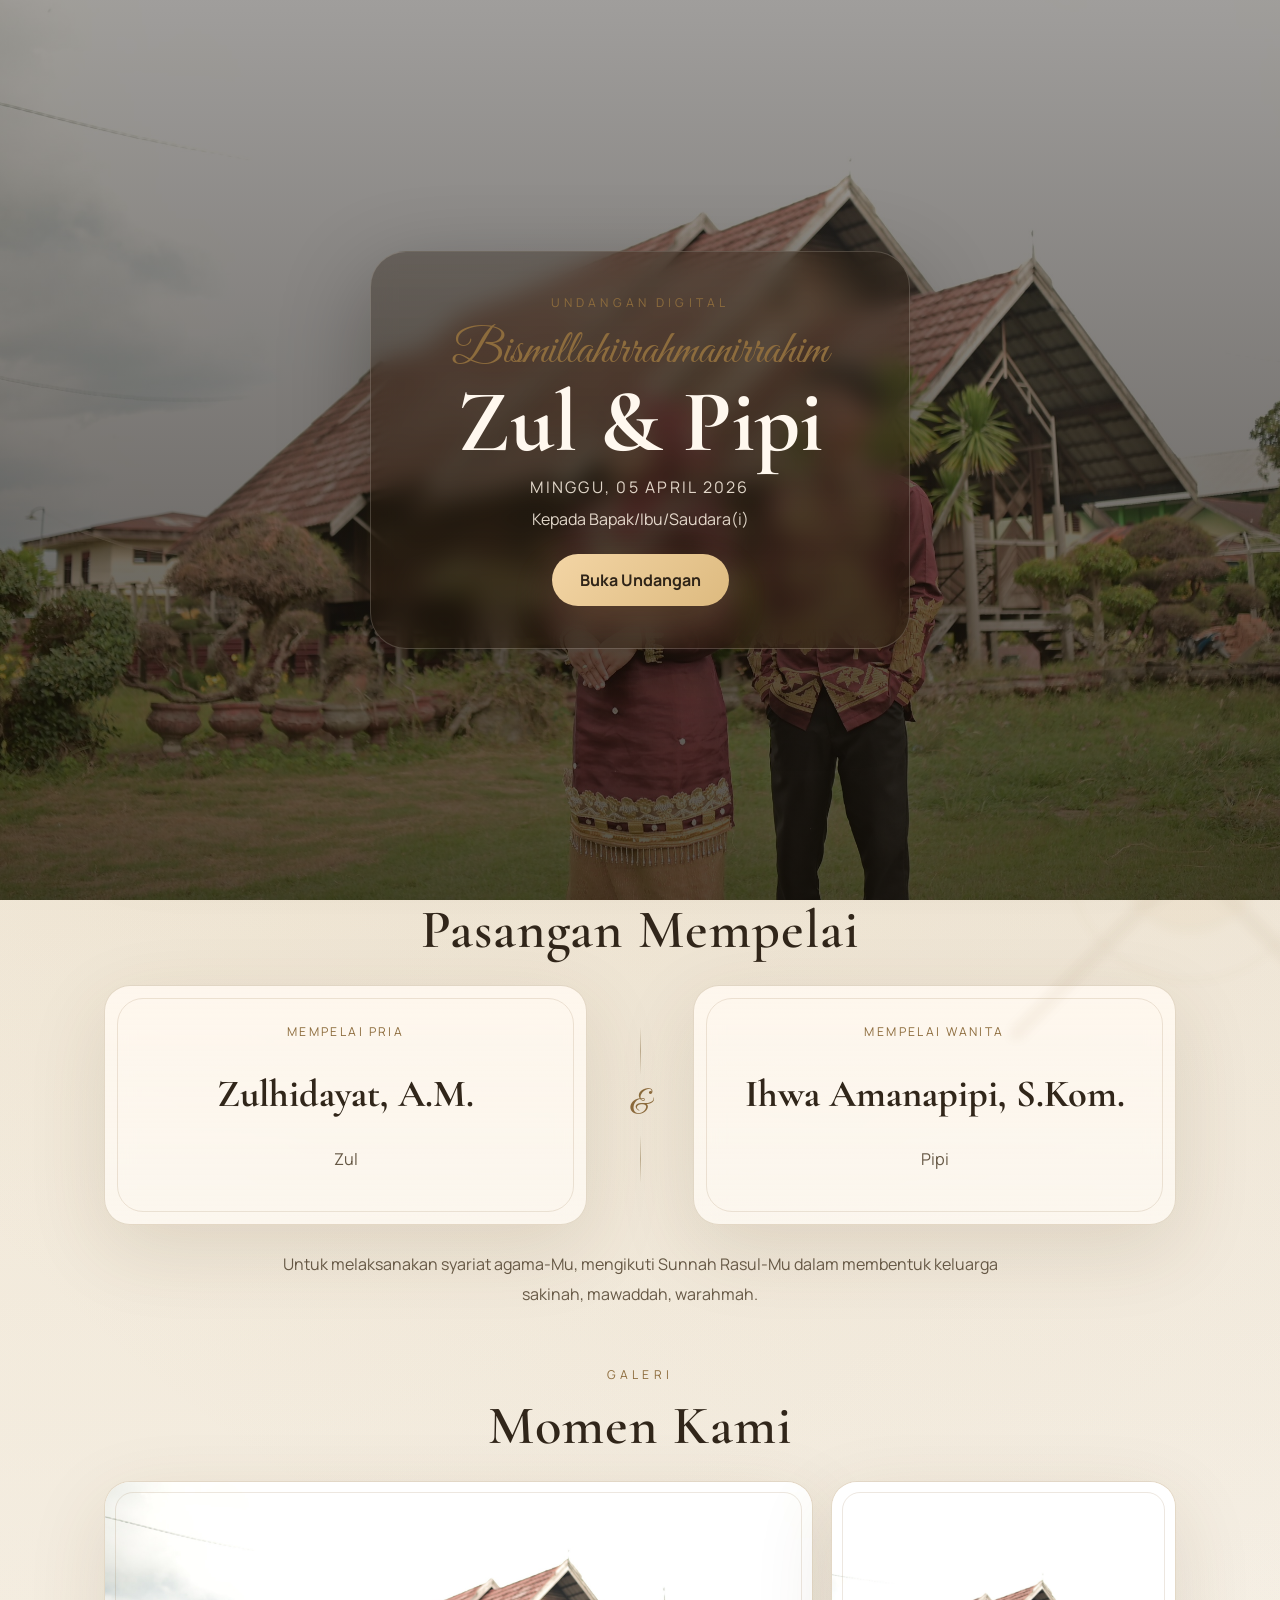
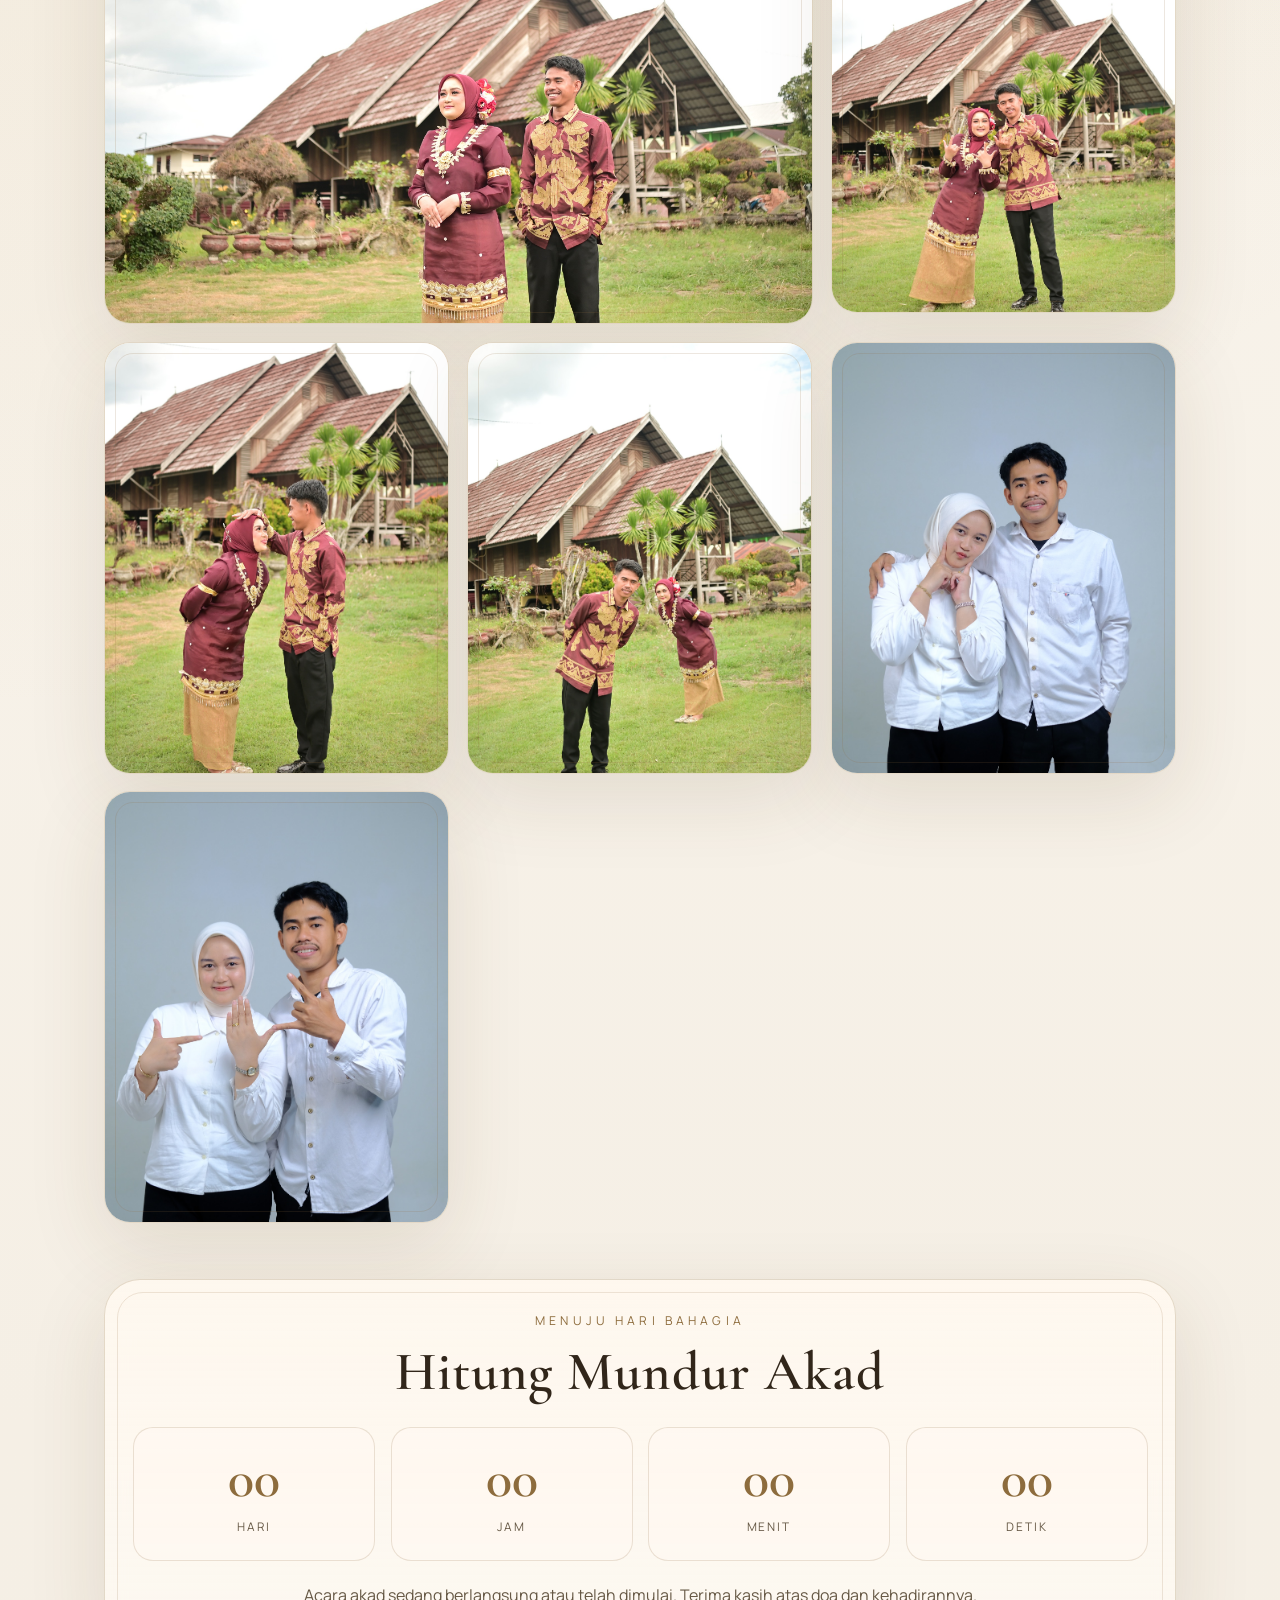
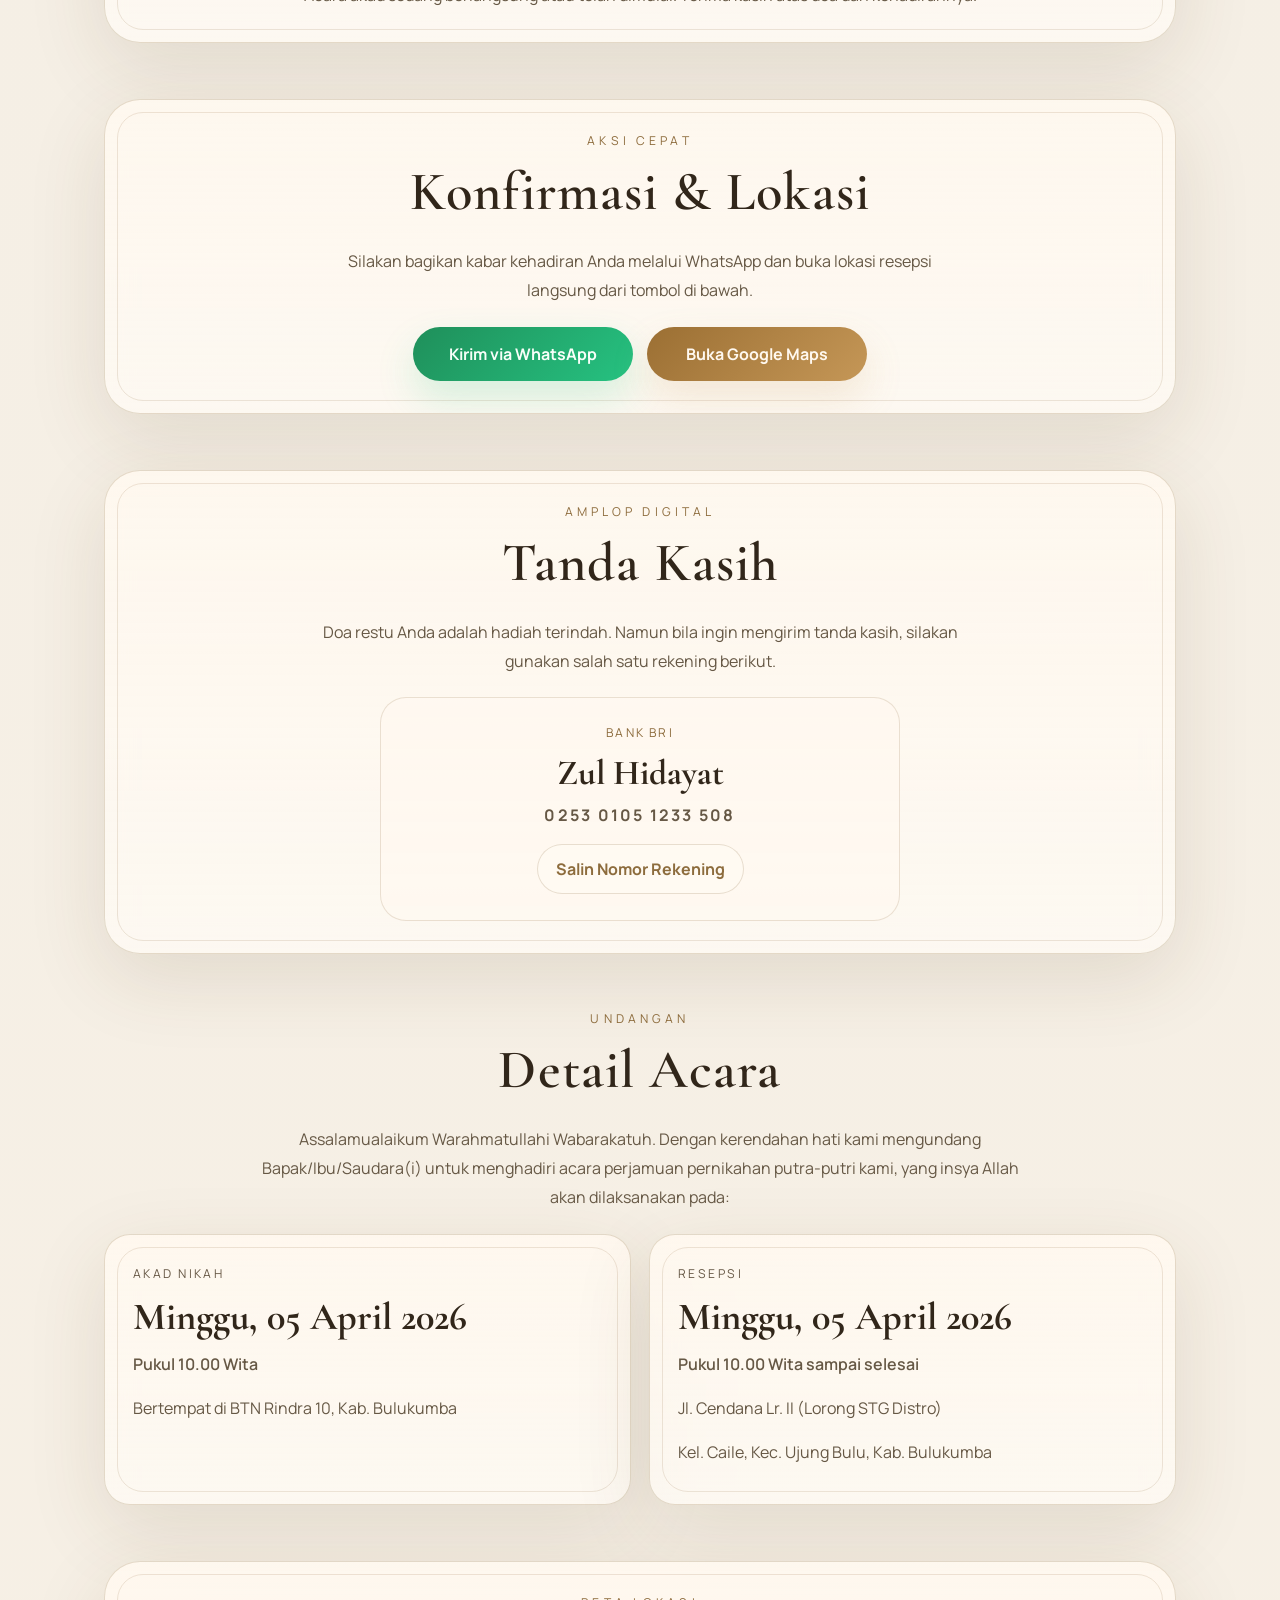
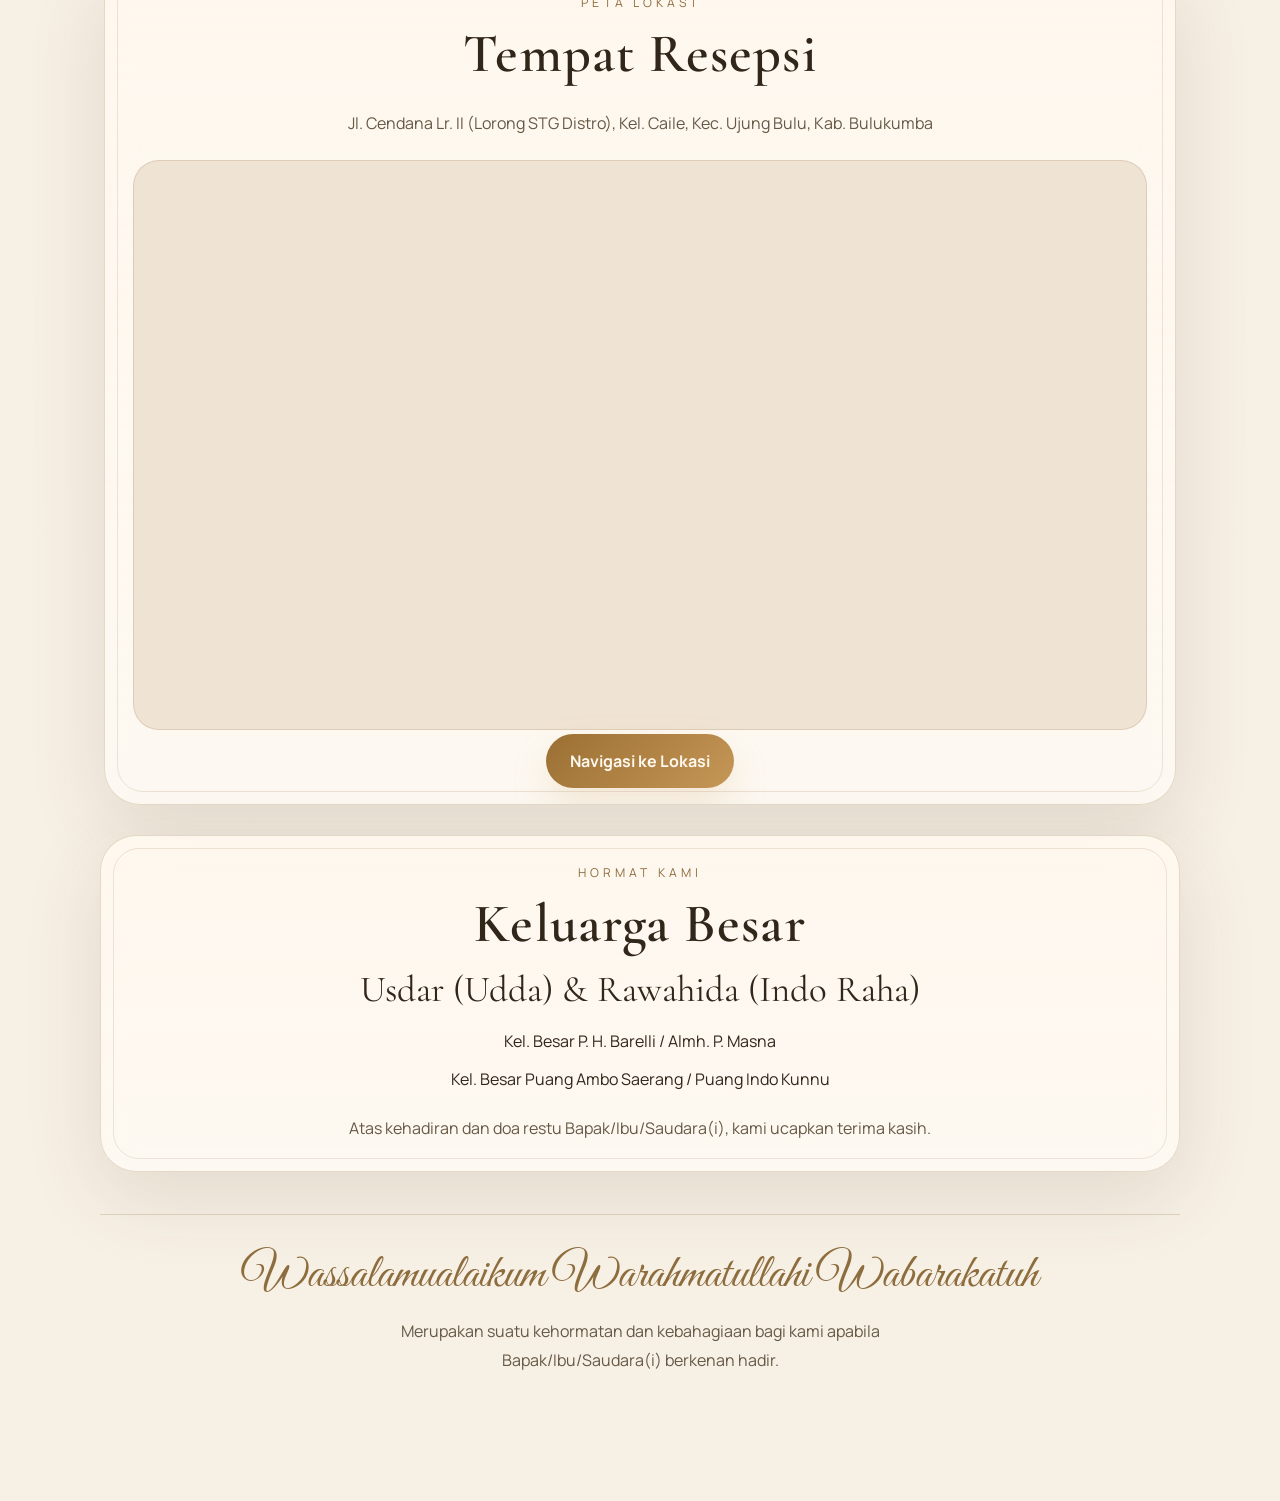
==== index.html @ 677702b5 "first commit" ====
<!DOCTYPE html>
<html lang="id">
<head>
  <meta charset="UTF-8">
  <meta name="viewport" content="width=device-width, initial-scale=1.0">
  <title>Undangan Pernikahan Zul &amp; Pipi</title>
  <meta
    name="description"
    content="Undangan digital pernikahan Zulhidayat, A.M. dan Ihwa Amanapipi, S.Kom."
  >
  <link rel="preconnect" href="https://fonts.googleapis.com">
  <link rel="preconnect" href="https://fonts.gstatic.com" crossorigin>
  <link
    href="https://fonts.googleapis.com/css2?family=Cormorant+Garamond:wght@400;500;600;700&family=Great+Vibes&family=Manrope:wght@400;500;600&display=swap"
    rel="stylesheet"
  >
  <link rel="stylesheet" href="styles.css">
</head>
<body class="is-locked">
  <div class="scroll-progress" aria-hidden="true">
    <span id="scroll-progress-bar"></span>
  </div>

  <div class="opening-screen" id="opening-screen" aria-hidden="false">
    <div class="opening-screen__media">
      <img
        src="WhatsApp Image 2026-03-14 at 15.10.54.jpeg"
        alt="Foto pasangan untuk cover undangan"
      >
    </div>
    <div class="opening-screen__overlay" aria-hidden="true"></div>
    <div class="opening-screen__content" data-parallax>
      <p class="eyebrow">Undangan Digital</p>
      <p class="opening-screen__script script">Bismillahirrahmanirrahim</p>
      <h1>Zul &amp; Pipi</h1>
      <p class="opening-screen__date">Minggu, 05 April 2026</p>
      <p class="opening-screen__guest" id="recipient-name">Kepada Bapak/Ibu/Saudara(i)</p>
      <button class="opening-screen__button" id="open-invitation" type="button">
        Buka Undangan
      </button>
    </div>
  </div>

  <main class="page-shell">
    <section class="hero panel reveal">
      <div class="hero__media">
        <img
          src="WhatsApp Image 2026-03-14 at 15.10.54.jpeg"
          alt="Foto pasangan berlatar rumah adat"
        >
      </div>
      <div class="hero__ornament" aria-hidden="true"></div>
      <div class="hero__content" data-parallax>
        <p class="eyebrow">The Wedding Invitation</p>
        <h1>Zul &amp; Pipi</h1>
        <p class="hero__subtitle">05 April 2026 | Bulukumba</p>
        <p class="hero__intro script">Bismillahirrahmanirrahim</p>
        <p class="hero__copy">
          Maha Suci Allah yang telah menciptakan makhluk-Nya berpasang-pasangan.
          Allahumma Ya Allah, izinkanlah pernikahan putra-putri kami.
        </p>
        <div class="hero__monogram" aria-hidden="true">
          <span>Z</span>
          <span>&amp;</span>
          <span>P</span>
        </div>
      </div>
    </section>

    <section class="couple reveal">
      <div class="section-heading">
        <p class="eyebrow">Akan Menikah</p>
        <h2>Pasangan Mempelai</h2>
      </div>
      <div class="couple__grid">
        <article class="panel person-card" data-tilt>
          <p class="person-card__label">Mempelai Pria</p>
          <h3>Zulhidayat, A.M.</h3>
          <p class="person-card__nickname">Zul</p>
        </article>
        <div class="couple__connector" aria-hidden="true">
          <span></span>
          <p>&amp;</p>
          <span></span>
        </div>
        <article class="panel person-card" data-tilt>
          <p class="person-card__label">Mempelai Wanita</p>
          <h3>Ihwa Amanapipi, S.Kom.</h3>
          <p class="person-card__nickname">Pipi</p>
        </article>
      </div>
      <p class="couple__blessing">
        Untuk melaksanakan syariat agama-Mu, mengikuti Sunnah Rasul-Mu dalam
        membentuk keluarga sakinah, mawaddah, warahmah.
      </p>
    </section>

    <section class="gallery reveal">
      <div class="section-heading">
        <p class="eyebrow">Galeri</p>
        <h2>Momen Kami</h2>
      </div>
      <div class="gallery__grid">
        <figure class="panel gallery__item gallery__item--landscape" data-tilt>
          <img
            src="WhatsApp Image 2026-03-14 at 15.10.54.jpeg"
            alt="Pasangan berdiri bersama di depan rumah adat"
            loading="lazy"
          >
        </figure>
        <figure class="panel gallery__item gallery__item--portrait" data-tilt>
          <img
            src="WhatsApp Image 2026-03-14 at 15.10.55.jpeg"
            alt="Pasangan berpose santai dan ceria"
            loading="lazy"
          >
        </figure>
        <figure class="panel gallery__item gallery__item--portrait" data-tilt>
          <img
            src="WhatsApp Image 2026-03-14 at 15.10.56.jpeg"
            alt="Pasangan berpose playful di halaman"
            loading="lazy"
          >
        </figure>
        <figure class="panel gallery__item gallery__item--portrait" data-tilt>
          <img
            src="WhatsApp Image 2026-03-14 at 15.10.56 (1).jpeg"
            alt="Momen manis pasangan saling menatap"
            loading="lazy"
          >
        </figure>
        <figure class="panel gallery__item gallery__item--portrait" data-tilt>
          <img
            src="WhatsApp Image 2026-03-14 at 15.12.02.jpeg"
            alt="Foto studio pasangan dengan busana putih"
            loading="lazy"
          >
        </figure>
        <figure class="panel gallery__item gallery__item--portrait" data-tilt>
          <img
            src="WhatsApp Image 2026-03-14 at 15.12.03.jpeg"
            alt="Foto studio pasangan menunjukkan cincin"
            loading="lazy"
          >
        </figure>
      </div>
    </section>

    <section class="countdown reveal">
      <div class="panel countdown__card">
        <div class="section-heading">
          <p class="eyebrow">Menuju Hari Bahagia</p>
          <h2>Hitung Mundur Akad</h2>
        </div>
        <div class="countdown__grid" id="countdown" data-date="2026-04-05T10:00:00+08:00">
          <div class="countdown__item" data-tilt>
            <span class="countdown__value" data-unit="days">00</span>
            <span class="countdown__label">Hari</span>
          </div>
          <div class="countdown__item" data-tilt>
            <span class="countdown__value" data-unit="hours">00</span>
            <span class="countdown__label">Jam</span>
          </div>
          <div class="countdown__item" data-tilt>
            <span class="countdown__value" data-unit="minutes">00</span>
            <span class="countdown__label">Menit</span>
          </div>
          <div class="countdown__item" data-tilt>
            <span class="countdown__value" data-unit="seconds">00</span>
            <span class="countdown__label">Detik</span>
          </div>
        </div>
        <p class="countdown__note" id="countdown-note">
          Insya Allah akad nikah akan dimulai pada Minggu, 05 April 2026 pukul
          10.00 Wita.
        </p>
      </div>
    </section>

    <section class="actions reveal">
      <div class="panel actions__card">
        <div class="section-heading">
          <p class="eyebrow">Aksi Cepat</p>
          <h2>Konfirmasi &amp; Lokasi</h2>
        </div>
        <p class="actions__lead">
          Silakan bagikan kabar kehadiran Anda melalui WhatsApp dan buka lokasi
          resepsi langsung dari tombol di bawah.
        </p>
        <div class="actions__buttons">
          <a
            class="action-button action-button--whatsapp"
            href="https://api.whatsapp.com/send?text=Assalamualaikum%2C%20insya%20Allah%20saya%20akan%20hadir%20di%20undangan%20pernikahan%20Zul%20dan%20Pipi.%20Semoga%20acaranya%20lancar%20dan%20berkah."
            target="_blank"
            rel="noreferrer"
            data-ripple
          >
            Kirim via WhatsApp
          </a>
          <a
            class="action-button action-button--maps"
            href="https://maps.app.goo.gl/mUU1Z86BeSfLJDb77"
            target="_blank"
            rel="noreferrer"
            data-ripple
          >
            Buka Google Maps
          </a>
        </div>
      </div>
    </section>

    <section class="gift reveal">
      <div class="panel gift__card">
        <div class="section-heading">
          <p class="eyebrow">Amplop Digital</p>
          <h2>Tanda Kasih</h2>
        </div>
        <p class="gift__lead">
          Doa restu Anda adalah hadiah terindah. Namun bila ingin mengirim tanda
          kasih, silakan gunakan salah satu rekening berikut.
        </p>
        <div class="gift__grid">
          <article class="gift-account" data-tilt>
            <p class="gift-account__bank">Bank BRI</p>
            <h3>Zul Hidayat</h3>
            <p class="gift-account__number">0253 0105 1233 508</p>
            <button
              class="copy-button"
              type="button"
              data-copy="025301051233508"
              data-ripple
            >
              Salin Nomor Rekening
            </button>
          </article>
        </div>
      </div>
    </section>

    <section class="events reveal">
      <div class="section-heading">
        <p class="eyebrow">Undangan</p>
        <h2>Detail Acara</h2>
      </div>
      <p class="events__lead">
        Assalamualaikum Warahmatullahi Wabarakatuh. Dengan kerendahan hati kami
        mengundang Bapak/Ibu/Saudara(i) untuk menghadiri acara perjamuan
        pernikahan putra-putri kami, yang insya Allah akan dilaksanakan pada:
      </p>
      <div class="events__grid">
        <article class="panel event-card" data-tilt>
          <p class="event-card__type">Akad Nikah</p>
          <h3>Minggu, 05 April 2026</h3>
          <p class="event-card__time">Pukul 10.00 Wita</p>
          <p>Bertempat di BTN Rindra 10, Kab. Bulukumba</p>
        </article>
        <article class="panel event-card" data-tilt>
          <p class="event-card__type">Resepsi</p>
          <h3>Minggu, 05 April 2026</h3>
          <p class="event-card__time">Pukul 10.00 Wita sampai selesai</p>
          <p>Jl. Cendana Lr. II (Lorong STG Distro)</p>
          <p>Kel. Caile, Kec. Ujung Bulu, Kab. Bulukumba</p>
        </article>
      </div>
    </section>

    <section class="location reveal">
      <div class="panel location__card">
        <div class="section-heading">
          <p class="eyebrow">Peta Lokasi</p>
          <h2>Tempat Resepsi</h2>
        </div>
        <p class="location__lead">
          Jl. Cendana Lr. II (Lorong STG Distro), Kel. Caile, Kec. Ujung Bulu,
          Kab. Bulukumba
        </p>
        <div class="location__map-frame">
          <iframe
            title="Peta lokasi resepsi"
            src="https://maps.google.com/maps?q=Jl.%20Cendana%20Lr.%20II%20Lorong%20STG%20Distro%2C%20Kel.%20Caile%2C%20Kec.%20Ujung%20Bulu%2C%20Kab.%20Bulukumba&t=&z=15&ie=UTF8&iwloc=&output=embed"
            loading="lazy"
            referrerpolicy="no-referrer-when-downgrade"
          ></iframe>
        </div>
        <div class="location__actions">
          <a
            class="action-button action-button--maps"
            href="https://maps.app.goo.gl/mUU1Z86BeSfLJDb77"
            target="_blank"
            rel="noreferrer"
            data-ripple
          >
            Navigasi ke Lokasi
          </a>
        </div>
      </div>
    </section>

    <section class="family reveal">
      <div class="panel family__card">
        <p class="eyebrow">Hormat Kami</p>
        <h2>Keluarga Besar</h2>
        <p class="family__hosts">Usdar (Udda) &amp; Rawahida (Indo Raha)</p>
        <p>Kel. Besar P. H. Barelli / Almh. P. Masna</p>
        <p>Kel. Besar Puang Ambo Saerang / Puang Indo Kunnu</p>
        <p class="family__thanks">
          Atas kehadiran dan doa restu Bapak/Ibu/Saudara(i), kami ucapkan
          terima kasih.
        </p>
      </div>
    </section>

    <section class="closing reveal">
      <div class="closing__frame">
        <p class="script">Wassalamualaikum Warahmatullahi Wabarakatuh</p>
        <p class="closing__note">Merupakan suatu kehormatan dan kebahagiaan bagi kami apabila Bapak/Ibu/Saudara(i) berkenan hadir.</p>
      </div>
    </section>
  </main>

  <div class="audio-frame" aria-hidden="true">
    <iframe
      id="background-audio"
      title="Background music"
      src=""
      allow="autoplay; encrypted-media"
      referrerpolicy="strict-origin-when-cross-origin"
      tabindex="-1"
    ></iframe>
  </div>

  <script src="script.js"></script>
</body>
</html>
---- styles.css ----
:root {
  --bg: #f5efe5;
  --bg-strong: #ede3d4;
  --surface: rgba(255, 251, 245, 0.74);
  --surface-strong: rgba(255, 248, 239, 0.92);
  --line: rgba(133, 104, 57, 0.22);
  --line-strong: rgba(133, 104, 57, 0.45);
  --text: #31261a;
  --muted: #665845;
  --accent: #8d6c3d;
  --accent-soft: #c9ab72;
  --shadow: 0 24px 80px rgba(79, 56, 27, 0.12);
  --radius-xl: 36px;
  --radius-lg: 26px;
  --radius-md: 20px;
  --content-width: min(1080px, calc(100vw - clamp(16px, 3vw, 32px)));
}

* {
  box-sizing: border-box;
}

html {
  scroll-behavior: smooth;
}

body {
  margin: 0;
  min-height: 100vh;
  overflow-x: hidden;
  color: var(--text);
  font-family: "Manrope", "Segoe UI", sans-serif;
  background:
    radial-gradient(circle at top left, rgba(201, 171, 114, 0.28), transparent 36%),
    radial-gradient(circle at top right, rgba(165, 128, 74, 0.16), transparent 28%),
    linear-gradient(180deg, #fbf7f0 0%, var(--bg) 48%, #f7f0e5 100%);
}

body.is-locked {
  overflow: hidden;
}

body.is-locked .scroll-progress {
  opacity: 0;
}

[data-tilt],
[data-parallax] {
  transform-style: preserve-3d;
  will-change: transform;
}

body::before,
body::after {
  content: "";
  position: fixed;
  inset: auto;
  width: 360px;
  height: 360px;
  pointer-events: none;
  opacity: 0.36;
  filter: blur(4px);
  background:
    radial-gradient(circle at center, rgba(201, 171, 114, 0.18) 0 28%, transparent 29%),
    radial-gradient(circle at center, transparent 0 46%, rgba(141, 108, 61, 0.08) 47% 48%, transparent 49%),
    linear-gradient(135deg, transparent 0 48%, rgba(141, 108, 61, 0.16) 49% 51%, transparent 52% 100%),
    linear-gradient(45deg, transparent 0 48%, rgba(141, 108, 61, 0.16) 49% 51%, transparent 52% 100%);
}

body::before {
  top: -120px;
  left: -90px;
}

body::after {
  right: -90px;
  bottom: -140px;
}

.page-shell {
  width: var(--content-width);
  margin: 0 auto;
  padding: 28px 0 calc(72px + env(safe-area-inset-bottom, 0px));
}

.scroll-progress {
  position: fixed;
  top: 0;
  left: 0;
  z-index: 30;
  width: 100%;
  height: 4px;
  background: rgba(141, 108, 61, 0.08);
  backdrop-filter: blur(8px);
  transition: opacity 0.4s ease;
}

.scroll-progress span {
  display: block;
  width: 0;
  height: 100%;
  background: linear-gradient(90deg, #c59757, #8d6c3d, #2b8c62);
  box-shadow: 0 0 18px rgba(141, 108, 61, 0.3);
  transform-origin: left center;
}

.audio-frame {
  position: fixed;
  right: 0;
  bottom: 0;
  width: 2px;
  height: 2px;
  overflow: hidden;
  opacity: 0.01;
  pointer-events: none;
  z-index: -1;
}

.audio-frame iframe {
  width: 2px;
  height: 2px;
  border: 0;
}

.opening-screen {
  position: fixed;
  inset: 0;
  z-index: 20;
  display: grid;
  place-items: center;
  padding: 24px;
  transition:
    opacity 0.7s ease,
    visibility 0.7s ease;
}

.opening-screen.is-hidden {
  opacity: 0;
  visibility: hidden;
}

.opening-screen__media,
.opening-screen__overlay {
  position: absolute;
  inset: 0;
}

.opening-screen__media img {
  width: 100%;
  height: 100%;
  object-fit: cover;
}

.opening-screen__overlay {
  background:
    linear-gradient(180deg, rgba(17, 12, 7, 0.4), rgba(17, 12, 7, 0.72)),
    radial-gradient(circle at center, rgba(214, 185, 132, 0.12), transparent 32%);
}

.opening-screen__content {
  position: relative;
  z-index: 1;
  width: min(540px, 100%);
  max-height: min(88vh, 860px);
  padding: 42px 28px;
  text-align: center;
  border: 1px solid rgba(255, 247, 235, 0.18);
  border-radius: var(--radius-xl);
  background: linear-gradient(180deg, rgba(36, 24, 12, 0.36), rgba(36, 24, 12, 0.56));
  box-shadow: 0 28px 90px rgba(13, 9, 4, 0.3);
  backdrop-filter: blur(12px);
  overflow-y: auto;
  transition:
    transform 0.35s ease,
    box-shadow 0.35s ease;
}

.opening-screen__content h1 {
  margin: 0;
  color: #fff8ef;
  font-family: "Cormorant Garamond", Georgia, serif;
  font-size: clamp(3.2rem, 10vw, 5.5rem);
  line-height: 0.94;
}

.opening-screen__script {
  margin-bottom: 12px;
}

.opening-screen__date,
.opening-screen__guest {
  color: rgba(255, 244, 230, 0.86);
}

.opening-screen__date {
  margin: 12px 0 10px;
  letter-spacing: 0.14em;
  text-transform: uppercase;
}

.opening-screen__guest {
  margin: 0 0 24px;
  overflow-wrap: anywhere;
}

.opening-screen__button,
.action-button {
  appearance: none;
  border: 0;
  border-radius: 999px;
  text-decoration: none;
  cursor: pointer;
  transition:
    transform 0.3s ease,
    box-shadow 0.3s ease,
    background 0.3s ease,
    filter 0.3s ease;
  position: relative;
  overflow: hidden;
}

.opening-screen__button {
  padding: 15px 28px;
  color: #2f2418;
  font: inherit;
  font-weight: 700;
  background: linear-gradient(135deg, #f3d5a5, #ddba7f);
  box-shadow: 0 18px 40px rgba(221, 186, 127, 0.24);
}

.opening-screen__button:hover,
.action-button:hover {
  transform: translateY(-2px);
  filter: brightness(1.03);
}

.panel {
  position: relative;
  overflow: hidden;
  border: 1px solid var(--line);
  border-radius: var(--radius-xl);
  background: linear-gradient(180deg, var(--surface-strong), var(--surface));
  box-shadow: var(--shadow);
  backdrop-filter: blur(14px);
  transition:
    transform 0.45s ease,
    box-shadow 0.45s ease,
    border-color 0.45s ease;
}

.panel::before {
  content: "";
  position: absolute;
  inset: 12px;
  border: 1px solid rgba(141, 108, 61, 0.16);
  border-radius: calc(var(--radius-xl) - 10px);
  pointer-events: none;
}

.panel::after {
  content: "";
  position: absolute;
  inset: -20% auto auto -120%;
  width: 55%;
  height: 160%;
  background: linear-gradient(90deg, transparent, rgba(255, 255, 255, 0.18), transparent);
  transform: rotate(16deg);
  opacity: 0;
  transition:
    opacity 0.45s ease,
    transform 0.8s ease;
  pointer-events: none;
}

.panel:hover {
  border-color: rgba(141, 108, 61, 0.3);
  box-shadow: 0 30px 90px rgba(79, 56, 27, 0.16);
}

.panel:hover::after {
  opacity: 1;
  transform: translateX(220%) rotate(16deg);
}

.hero,
.couple,
.gallery,
.countdown,
.actions,
.gift,
.events,
.location,
.family,
.closing {
  margin-bottom: 24px;
}

.hero {
  min-height: min(88vh, 920px);
  display: grid;
  place-items: center;
  text-align: center;
  padding: 32px;
}

.hero__media {
  position: absolute;
  inset: 0;
}

.hero__media img {
  width: 100%;
  height: 100%;
  object-fit: cover;
  transform: scale(1.03);
}

.hero__ornament {
  position: absolute;
  inset: 0;
  background:
    linear-gradient(180deg, rgba(21, 16, 10, 0.16), rgba(21, 16, 10, 0.44)),
    radial-gradient(circle at 50% 18%, rgba(242, 226, 197, 0.2), transparent 24%);
}

.hero__content {
  position: relative;
  z-index: 1;
  width: min(720px, 100%);
  padding: 42px 28px;
  border: 1px solid rgba(255, 247, 235, 0.18);
  border-radius: calc(var(--radius-xl) - 6px);
  background: linear-gradient(180deg, rgba(45, 32, 18, 0.32), rgba(45, 32, 18, 0.5));
  backdrop-filter: blur(10px);
  transition:
    transform 0.35s ease,
    box-shadow 0.35s ease;
}

.eyebrow {
  margin: 0 0 10px;
  font-size: 0.76rem;
  letter-spacing: 0.34em;
  text-transform: uppercase;
  color: var(--accent);
}

.hero h1,
.section-heading h2,
.family__card h2 {
  margin: 0;
  font-family: "Cormorant Garamond", Georgia, serif;
  font-weight: 600;
  letter-spacing: 0.02em;
}

.hero h1 {
  font-size: clamp(4rem, 10vw, 7rem);
  line-height: 0.94;
  color: #fff8ef;
}

.hero .eyebrow {
  color: #f0d8aa;
}

.hero__subtitle,
.hero__copy,
.events__lead,
.closing__note,
.family__card p,
.person-card p,
.event-card p,
.couple__blessing {
  position: relative;
  z-index: 1;
}

.hero__subtitle {
  margin: 12px 0 18px;
  color: rgba(255, 246, 233, 0.8);
  font-size: 1rem;
  letter-spacing: 0.12em;
  text-transform: uppercase;
}

.script {
  margin: 0;
  color: var(--accent);
  font-family: "Great Vibes", "Segoe Script", cursive;
  font-size: clamp(2rem, 4vw, 3rem);
}

.hero__copy {
  max-width: 620px;
  margin: 18px auto 28px;
  color: rgba(255, 244, 230, 0.86);
  line-height: 1.8;
  text-wrap: pretty;
}

.hero__monogram {
  display: inline-flex;
  align-items: center;
  gap: 18px;
  padding: 16px 24px;
  border: 1px solid rgba(255, 248, 238, 0.24);
  border-radius: 999px;
  background: rgba(255, 248, 239, 0.12);
  font-family: "Cormorant Garamond", Georgia, serif;
  font-size: 1.4rem;
  letter-spacing: 0.12em;
  color: #fff4e5;
}

.section-heading {
  text-align: center;
  margin-bottom: 22px;
}

.section-heading h2,
.family__card h2 {
  font-size: clamp(2rem, 5vw, 3.4rem);
}

.couple,
.gallery,
.countdown,
.actions,
.gift,
.events,
.location {
  padding: 26px 4px 6px;
}

.couple__grid,
.events__grid {
  display: grid;
  gap: 18px;
}

.couple__grid {
  grid-template-columns: 1fr auto 1fr;
  align-items: center;
}

.person-card,
.event-card,
.family__card {
  padding: 28px;
}

.person-card {
  min-height: 240px;
  display: grid;
  place-items: center;
  text-align: center;
  border-radius: var(--radius-lg);
}

.person-card__label,
.event-card__type {
  margin: 0 0 12px;
  color: var(--accent);
  letter-spacing: 0.2em;
  text-transform: uppercase;
  font-size: 0.76rem;
}

.person-card h3,
.event-card h3,
.family__hosts {
  margin: 0;
  font-family: "Cormorant Garamond", Georgia, serif;
}

.person-card h3 {
  font-size: clamp(2rem, 3vw, 2.8rem);
}

.person-card__nickname {
  margin-top: 12px;
  color: var(--muted);
  font-size: 1.02rem;
}

.couple__connector {
  display: grid;
  justify-items: center;
  gap: 10px;
  color: var(--accent);
  min-width: 70px;
}

.couple__connector span {
  width: 1px;
  height: 48px;
  background: linear-gradient(180deg, transparent, var(--line-strong), transparent);
}

.couple__connector p {
  margin: 0;
  font-family: "Great Vibes", "Segoe Script", cursive;
  font-size: 2rem;
}

.couple__blessing {
  max-width: 720px;
  margin: 24px auto 0;
  text-align: center;
  color: var(--muted);
  line-height: 1.9;
  text-wrap: pretty;
}

.gallery__grid {
  display: grid;
  grid-template-columns: repeat(3, minmax(0, 1fr));
  gap: 18px;
}

.gallery__item {
  margin: 0;
  padding: 0;
  border-radius: var(--radius-lg);
  overflow: hidden;
}

.gallery__item::before {
  inset: 10px;
  border-radius: calc(var(--radius-lg) - 8px);
}

.gallery__item img {
  display: block;
  width: 100%;
  height: 100%;
  object-fit: cover;
  transition:
    transform 0.8s ease,
    filter 0.8s ease;
}

.gallery__item:hover img {
  transform: scale(1.04);
  filter: saturate(1.05) contrast(1.02);
}

.gallery__item--landscape {
  grid-column: span 2;
  aspect-ratio: 16 / 10;
}

.gallery__item--portrait {
  aspect-ratio: 4 / 5;
}

.countdown__card,
.actions__card,
.gift__card,
.location__card {
  padding: 32px 28px;
  text-align: center;
}

.countdown__grid {
  display: grid;
  grid-template-columns: repeat(4, minmax(0, 1fr));
  gap: 16px;
}

.countdown__item {
  padding: 24px 12px;
  border: 1px solid rgba(141, 108, 61, 0.18);
  border-radius: var(--radius-md);
  background: rgba(255, 249, 241, 0.58);
  transition:
    transform 0.35s ease,
    border-color 0.35s ease,
    box-shadow 0.35s ease;
}

.countdown__item:hover {
  border-color: rgba(141, 108, 61, 0.32);
  box-shadow: 0 18px 42px rgba(141, 108, 61, 0.12);
}

.countdown__value {
  display: block;
  margin-bottom: 8px;
  font-family: "Cormorant Garamond", Georgia, serif;
  font-size: clamp(2.4rem, 6vw, 3.4rem);
  font-weight: 600;
  color: var(--accent);
  line-height: 1;
}

.countdown__label,
.countdown__note,
.actions__lead {
  color: var(--muted);
}

.countdown__label {
  letter-spacing: 0.16em;
  text-transform: uppercase;
  font-size: 0.74rem;
}

.countdown__note {
  margin: 20px 0 0;
  line-height: 1.8;
  text-wrap: pretty;
}

.actions__lead {
  max-width: 640px;
  margin: 0 auto 22px;
  line-height: 1.8;
}

.gift__lead,
.location__lead {
  max-width: 680px;
  margin: 0 auto 22px;
  color: var(--muted);
  line-height: 1.8;
}

.actions__buttons {
  display: flex;
  justify-content: center;
  gap: 14px;
  flex-wrap: wrap;
}

.action-button {
  min-width: 220px;
  padding: 16px 24px;
  font-weight: 700;
  box-shadow: 0 18px 38px rgba(79, 56, 27, 0.16);
}

.action-button--whatsapp {
  color: #f8fff9;
  background: linear-gradient(135deg, #1f8f5a, #26c281);
  box-shadow: 0 18px 38px rgba(38, 194, 129, 0.18);
}

.action-button--maps {
  color: #fff8ef;
  background: linear-gradient(135deg, #9b6f33, #c59757);
  box-shadow: 0 18px 38px rgba(197, 151, 87, 0.18);
}

.gift__grid {
  display: grid;
  grid-template-columns: repeat(2, minmax(0, 1fr));
  gap: 18px;
}

.gift__grid > :only-child {
  grid-column: 1 / -1;
  max-width: 520px;
  width: 100%;
  margin: 0 auto;
}

.gift-account {
  padding: 26px 18px;
  border: 1px solid rgba(141, 108, 61, 0.18);
  border-radius: var(--radius-lg);
  background: rgba(255, 249, 241, 0.6);
  transition:
    transform 0.35s ease,
    border-color 0.35s ease,
    box-shadow 0.35s ease;
}

.gift-account:hover {
  border-color: rgba(141, 108, 61, 0.32);
  box-shadow: 0 18px 42px rgba(141, 108, 61, 0.12);
}

.gift-account__bank {
  margin: 0 0 10px;
  color: var(--accent);
  letter-spacing: 0.18em;
  text-transform: uppercase;
  font-size: 0.76rem;
}

.gift-account h3 {
  margin: 0 0 10px;
  font-family: "Cormorant Garamond", Georgia, serif;
  font-size: clamp(1.7rem, 3vw, 2.2rem);
}

.gift-account__number {
  margin: 0 0 18px;
  color: var(--muted);
  letter-spacing: 0.14em;
  font-weight: 700;
  word-break: break-word;
}

.copy-button {
  appearance: none;
  border: 1px solid rgba(141, 108, 61, 0.2);
  border-radius: 999px;
  background: #fffaf2;
  color: var(--accent);
  cursor: pointer;
  font: inherit;
  font-weight: 700;
  padding: 13px 18px;
  transition:
    transform 0.3s ease,
    background 0.3s ease,
    color 0.3s ease,
    border-color 0.3s ease;
  position: relative;
  overflow: hidden;
}

.copy-button:hover {
  transform: translateY(-2px);
  border-color: rgba(141, 108, 61, 0.38);
}

.copy-button.is-copied {
  color: #fffaf2;
  background: #8d6c3d;
  border-color: #8d6c3d;
}

.ripple {
  position: absolute;
  width: 14px;
  height: 14px;
  border-radius: 999px;
  background: rgba(255, 255, 255, 0.45);
  transform: translate(-50%, -50%) scale(0);
  animation: ripple-wave 0.7s ease-out forwards;
  pointer-events: none;
}

@keyframes ripple-wave {
  0% {
    opacity: 0.7;
    transform: translate(-50%, -50%) scale(0);
  }

  100% {
    opacity: 0;
    transform: translate(-50%, -50%) scale(18);
  }
}

.location__map-frame {
  overflow: hidden;
  border: 1px solid rgba(141, 108, 61, 0.18);
  border-radius: var(--radius-lg);
  background: #efe3d3;
  aspect-ratio: 16 / 9;
}

.location__map-frame iframe {
  width: 100%;
  height: 100%;
  border: 0;
}

.location__actions {
  margin-top: 20px;
}

.events__lead {
  max-width: 760px;
  margin: 0 auto 22px;
  text-align: center;
  color: var(--muted);
  line-height: 1.8;
}

.events__grid {
  grid-template-columns: repeat(2, minmax(0, 1fr));
}

.event-card {
  border-radius: var(--radius-lg);
}

.event-card h3 {
  font-size: clamp(1.9rem, 3vw, 2.5rem);
  margin-bottom: 10px;
}

.event-card__time {
  margin-top: 0;
  color: var(--accent);
  font-weight: 600;
}

.event-card p {
  margin-bottom: 10px;
  color: var(--muted);
  line-height: 1.75;
}

.family__card {
  text-align: center;
}

.family__hosts {
  margin: 10px 0 18px;
  font-size: clamp(1.7rem, 4vw, 2.3rem);
}

.family__thanks {
  max-width: 640px;
  margin: 24px auto 0;
  line-height: 1.8;
  color: var(--muted);
}

.closing {
  padding: 18px 0 0;
}

.closing__frame {
  padding: 30px 20px;
  text-align: center;
  border-top: 1px solid var(--line);
}

.closing__note {
  max-width: 640px;
  margin: 12px auto 0;
  color: var(--muted);
  line-height: 1.8;
}

.reveal {
  opacity: 0;
  transform: translateY(28px);
  transition:
    opacity 0.8s ease,
    transform 0.8s ease;
}

.reveal.is-visible {
  opacity: 1;
  transform: translateY(0);
}

@media (max-width: 1080px) {
  .gallery__grid {
    grid-template-columns: repeat(2, minmax(0, 1fr));
  }

  .gallery__item--landscape {
    grid-column: span 2;
  }

  .countdown__grid {
    grid-template-columns: repeat(2, minmax(0, 1fr));
  }
}

@media (max-width: 920px) {
  .page-shell {
    padding-top: 18px;
  }

  .hero {
    min-height: min(82vh, 780px);
    padding: 22px;
  }

  .hero__content,
  .opening-screen__content {
    width: min(100%, 640px);
    padding: 36px 24px;
  }

  .couple__grid,
  .events__grid {
    grid-template-columns: 1fr;
  }

  .couple__connector {
    grid-auto-flow: column;
    gap: 16px;
    min-width: auto;
    padding: 4px 0;
  }

  .couple__connector span {
    width: 48px;
    height: 1px;
    background: linear-gradient(90deg, transparent, var(--line-strong), transparent);
  }
}

@media (max-width: 820px) {
  .page-shell {
    width: min(100vw - 20px, 100%);
    padding: 10px 0 40px;
  }

  .hero {
    min-height: auto;
    padding: 18px;
  }

  .couple,
  .gallery,
  .countdown,
  .actions,
  .gift,
  .events,
  .location {
    padding-inline: 0;
  }

  .gallery__grid,
  .gift__grid,
  .events__grid {
    grid-template-columns: 1fr;
  }

  .gallery__item--landscape {
    grid-column: span 1;
    aspect-ratio: 4 / 3;
  }

  .person-card,
  .countdown__card,
  .actions__card,
  .gift__card,
  .location__card,
  .event-card,
  .family__card {
    padding: 24px 18px;
  }

  .hero__content {
    padding: 34px 18px;
  }

  .opening-screen__content {
    padding: 34px 18px;
  }

  .action-button {
    width: 100%;
    min-width: 0;
  }
}

@media (max-width: 640px) {
  body::before,
  body::after {
    width: 240px;
    height: 240px;
    opacity: 0.2;
  }

  .opening-screen {
    padding: 14px;
  }

  .opening-screen__content,
  .hero__content {
    padding: 28px 16px;
  }

  .opening-screen__content h1,
  .hero h1 {
    line-height: 0.98;
  }

  .hero__subtitle,
  .opening-screen__date,
  .eyebrow {
    letter-spacing: 0.18em;
  }

  .countdown__grid {
    grid-template-columns: repeat(2, minmax(0, 1fr));
    gap: 12px;
  }

  .countdown__item {
    padding: 18px 10px;
  }

  .gallery__item--portrait {
    aspect-ratio: 4 / 4.8;
  }

  .location__map-frame {
    aspect-ratio: 1 / 1;
  }

}

@media (max-width: 420px) {
  .page-shell {
    width: min(100vw - 12px, 100%);
    padding-bottom: 88px;
  }

  .panel::before {
    inset: 8px;
  }

  .opening-screen__content,
  .hero__content,
  .countdown__card,
  .actions__card,
  .gift__card,
  .location__card,
  .event-card,
  .family__card,
  .person-card {
    padding-left: 14px;
    padding-right: 14px;
  }

  .hero__monogram {
    gap: 12px;
    padding: 12px 18px;
    font-size: 1.1rem;
  }

  .countdown__grid {
    grid-template-columns: 1fr;
  }

  .countdown__label,
  .person-card__label,
  .event-card__type,
  .gift-account__bank {
    letter-spacing: 0.12em;
  }

  .gift-account__number {
    letter-spacing: 0.08em;
    font-size: 0.95rem;
  }

  .opening-screen__button,
  .action-button,
  .copy-button {
    width: 100%;
  }
}

@media (prefers-reduced-motion: reduce) {
  html {
    scroll-behavior: auto;
  }

  .reveal {
    opacity: 1;
    transform: none;
    transition: none;
  }
}
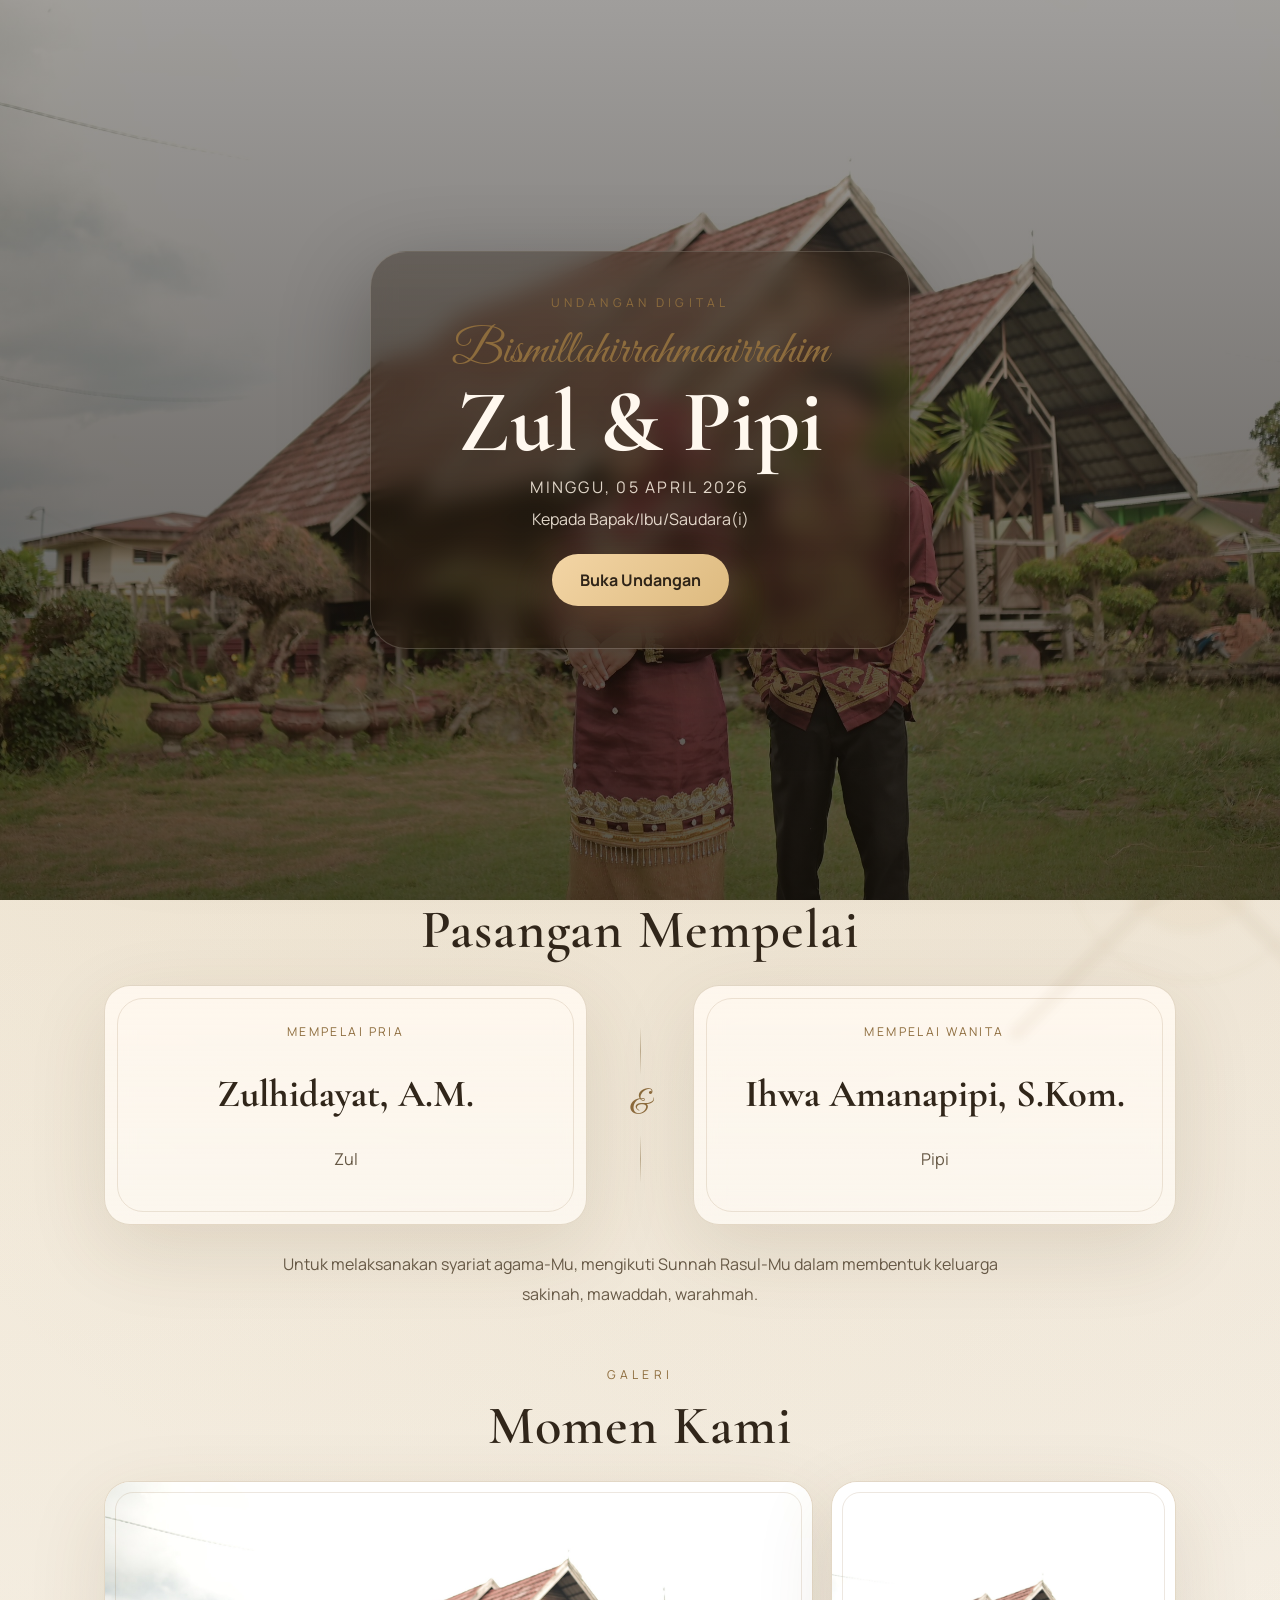
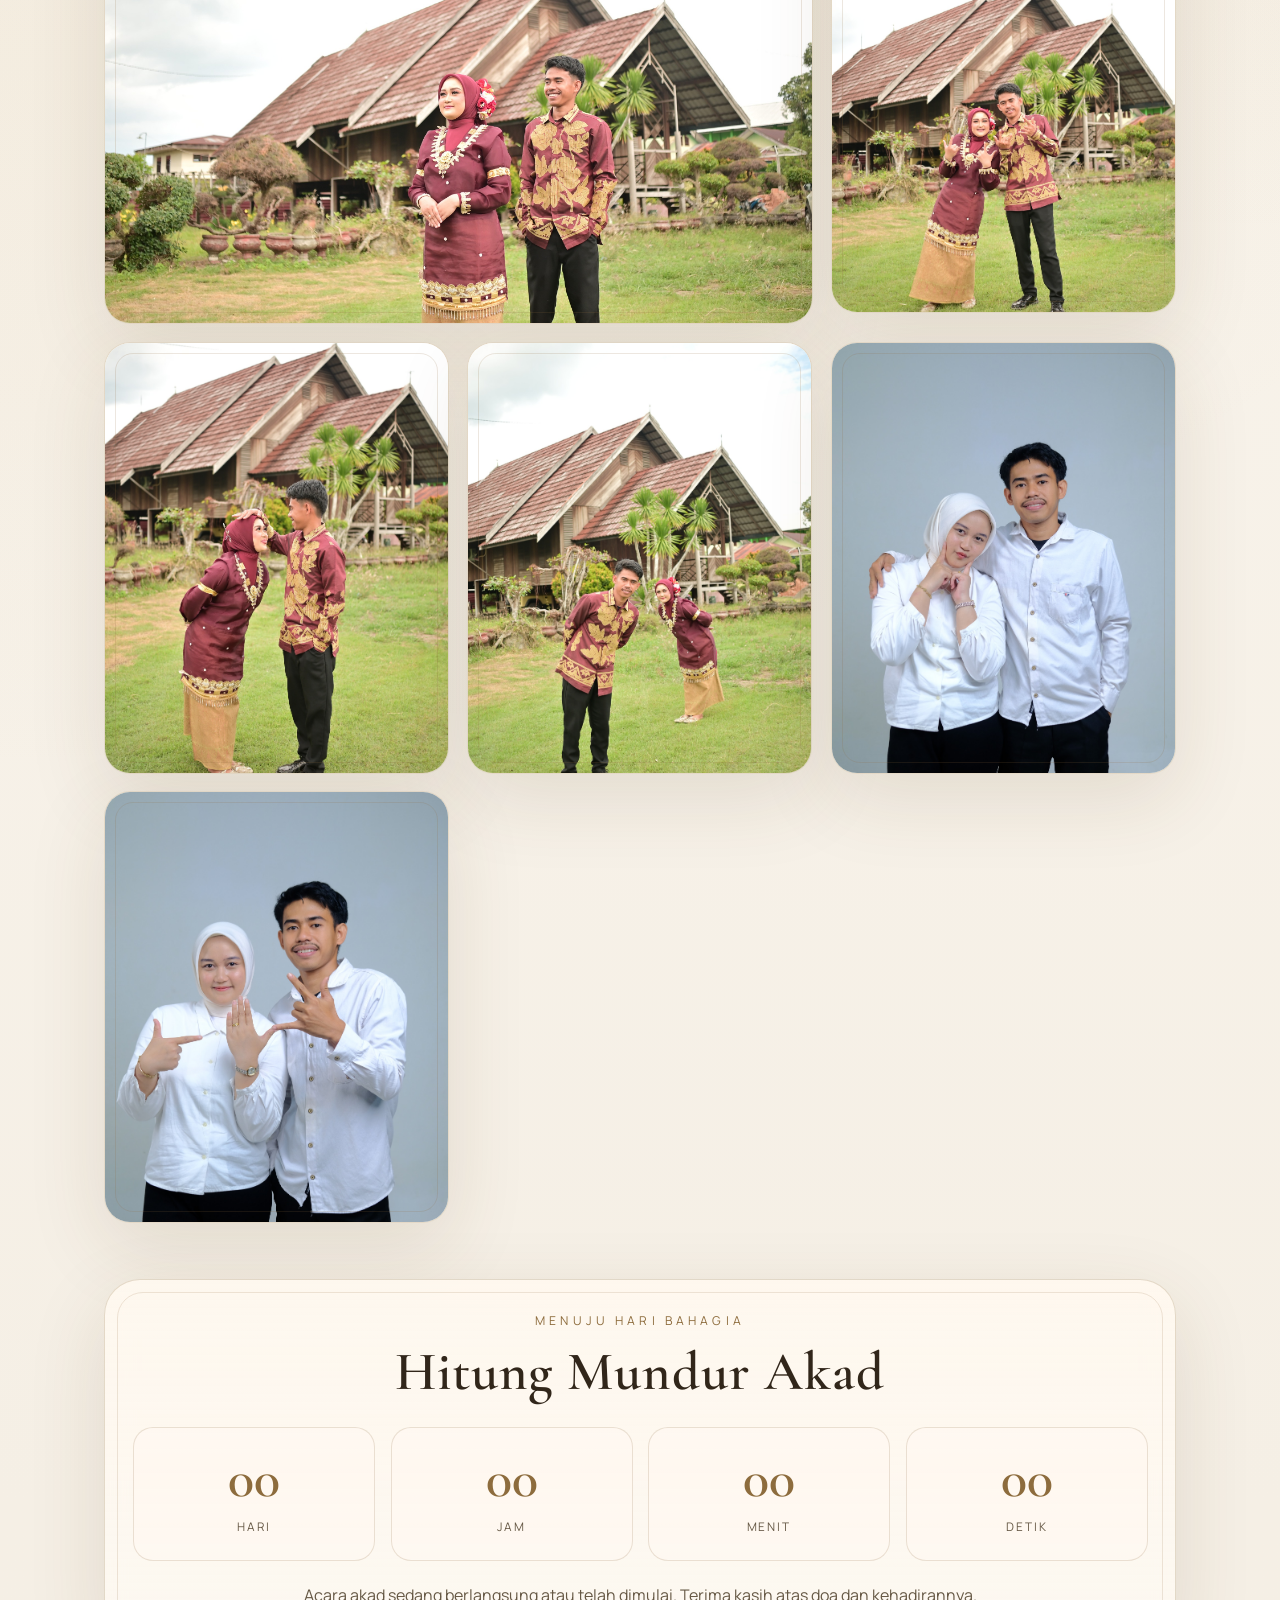
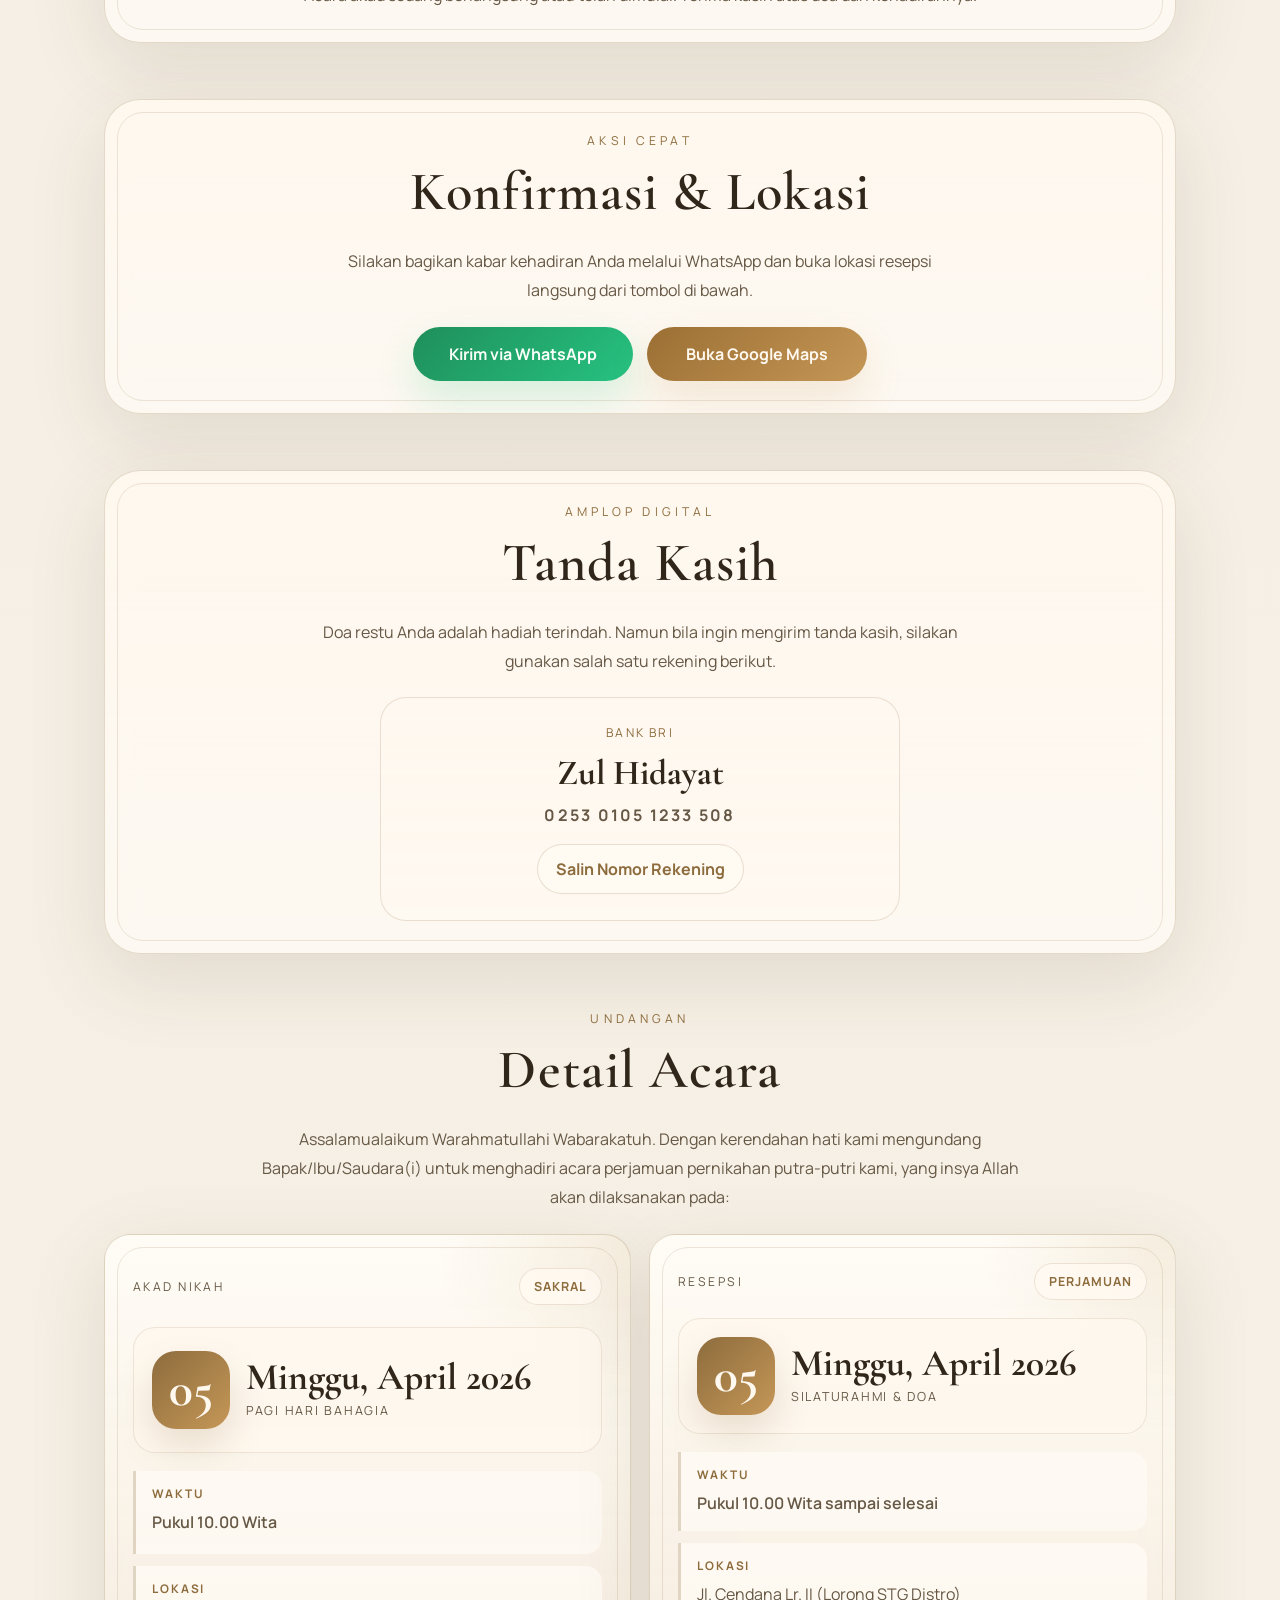
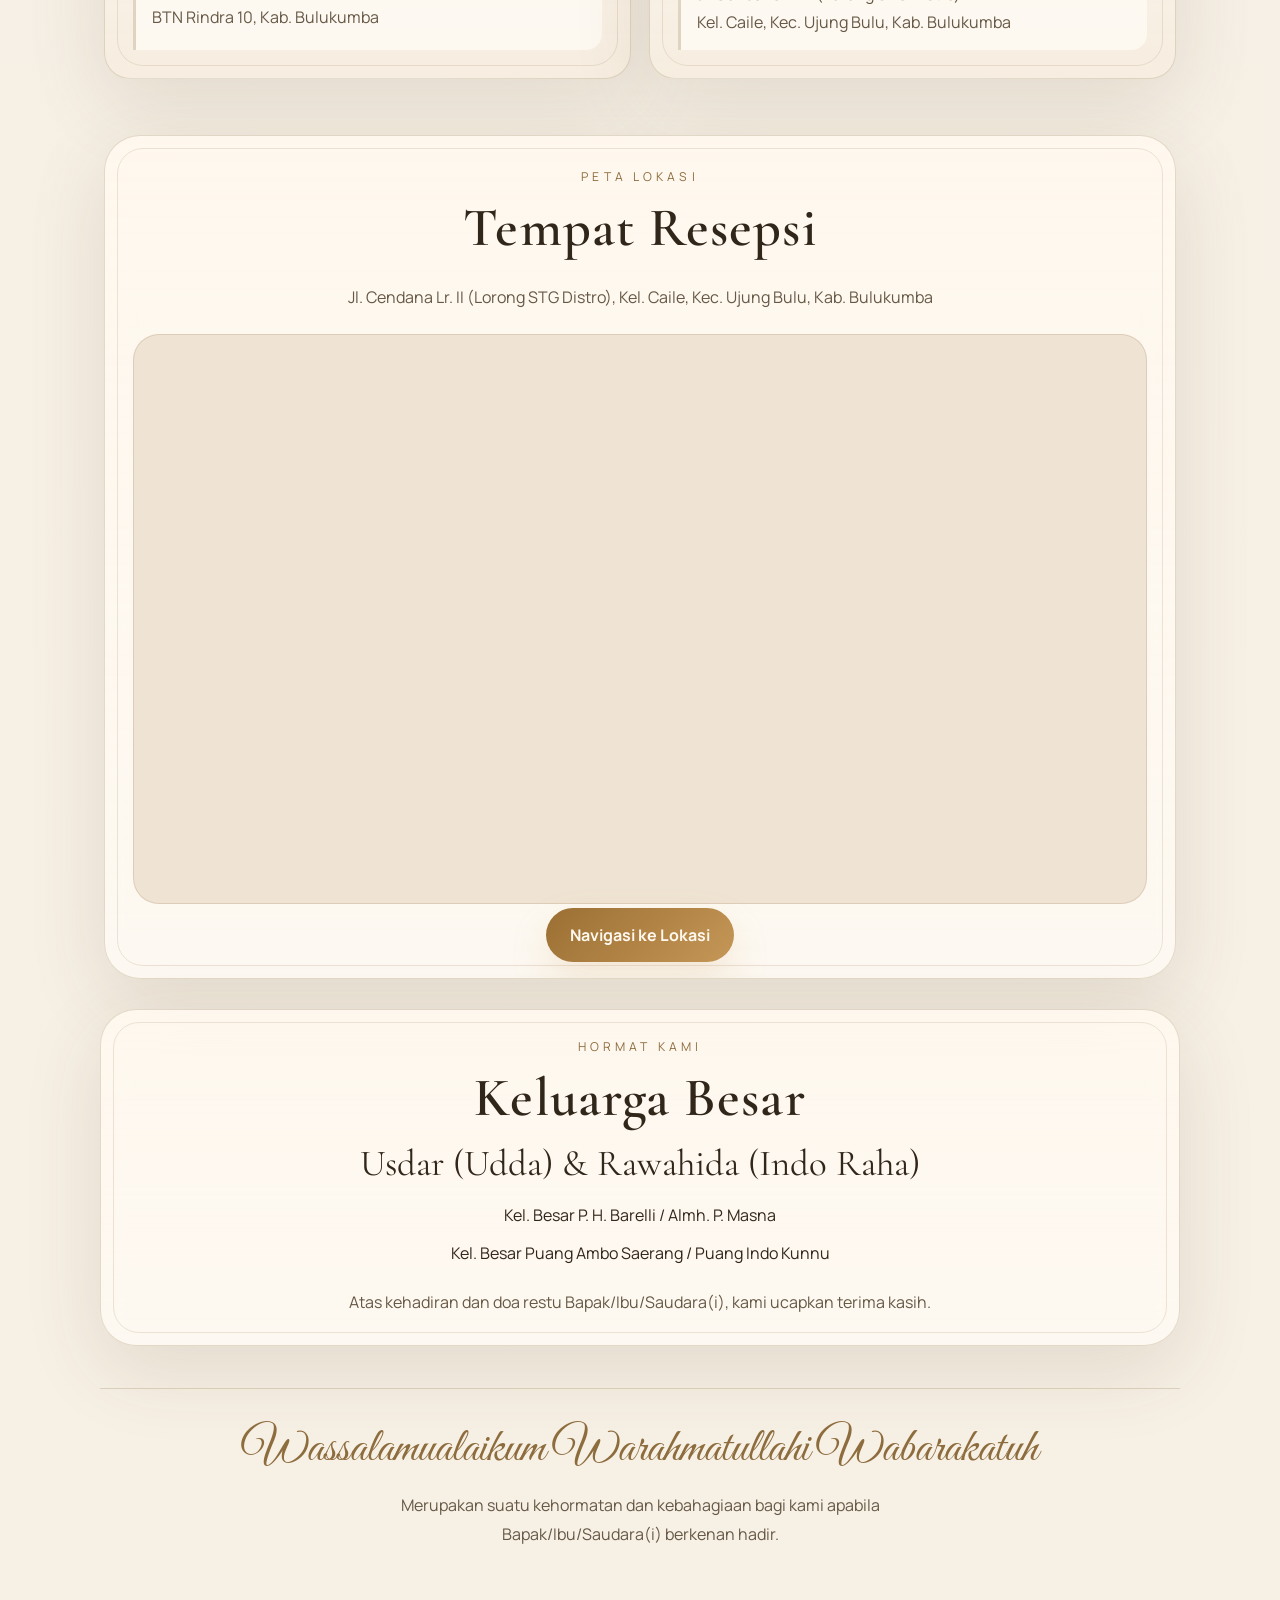
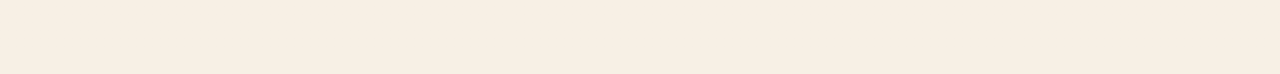
==== commit 3a16b3e9: "first commit" ====
--- a/index.html
+++ b/index.html
@@ -250,17 +250,51 @@
       </p>
       <div class="events__grid">
         <article class="panel event-card" data-tilt>
-          <p class="event-card__type">Akad Nikah</p>
-          <h3>Minggu, 05 April 2026</h3>
-          <p class="event-card__time">Pukul 10.00 Wita</p>
-          <p>Bertempat di BTN Rindra 10, Kab. Bulukumba</p>
+          <div class="event-card__head">
+            <p class="event-card__type">Akad Nikah</p>
+            <span class="event-card__pill">Sakral</span>
+          </div>
+          <div class="event-card__date-block">
+            <span class="event-card__day">05</span>
+            <div>
+              <h3>Minggu, April 2026</h3>
+              <p class="event-card__month">Pagi Hari Bahagia</p>
+            </div>
+          </div>
+          <div class="event-card__info-list">
+            <div class="event-card__info">
+              <span class="event-card__info-label">Waktu</span>
+              <p class="event-card__time">Pukul 10.00 Wita</p>
+            </div>
+            <div class="event-card__info">
+              <span class="event-card__info-label">Lokasi</span>
+              <p>BTN Rindra 10, Kab. Bulukumba</p>
+            </div>
+          </div>
         </article>
         <article class="panel event-card" data-tilt>
-          <p class="event-card__type">Resepsi</p>
-          <h3>Minggu, 05 April 2026</h3>
-          <p class="event-card__time">Pukul 10.00 Wita sampai selesai</p>
-          <p>Jl. Cendana Lr. II (Lorong STG Distro)</p>
-          <p>Kel. Caile, Kec. Ujung Bulu, Kab. Bulukumba</p>
+          <div class="event-card__head">
+            <p class="event-card__type">Resepsi</p>
+            <span class="event-card__pill">Perjamuan</span>
+          </div>
+          <div class="event-card__date-block">
+            <span class="event-card__day">05</span>
+            <div>
+              <h3>Minggu, April 2026</h3>
+              <p class="event-card__month">Silaturahmi &amp; Doa</p>
+            </div>
+          </div>
+          <div class="event-card__info-list">
+            <div class="event-card__info">
+              <span class="event-card__info-label">Waktu</span>
+              <p class="event-card__time">Pukul 10.00 Wita sampai selesai</p>
+            </div>
+            <div class="event-card__info">
+              <span class="event-card__info-label">Lokasi</span>
+              <p>Jl. Cendana Lr. II (Lorong STG Distro)</p>
+              <p>Kel. Caile, Kec. Ujung Bulu, Kab. Bulukumba</p>
+            </div>
+          </div>
         </article>
       </div>
     </section>
--- a/styles.css
+++ b/styles.css
@@ -788,22 +788,112 @@
 }
 
 .event-card {
+  display: grid;
+  gap: 18px;
   border-radius: var(--radius-lg);
+  background:
+    radial-gradient(circle at top right, rgba(201, 171, 114, 0.18), transparent 28%),
+    linear-gradient(180deg, rgba(255, 252, 246, 0.98), rgba(246, 237, 224, 0.92));
+}
+
+.event-card__head {
+  display: flex;
+  align-items: center;
+  justify-content: space-between;
+  gap: 12px;
+}
+
+.event-card__type {
+  margin: 0;
+}
+
+.event-card__pill {
+  display: inline-flex;
+  align-items: center;
+  justify-content: center;
+  padding: 9px 14px;
+  border: 1px solid rgba(141, 108, 61, 0.16);
+  border-radius: 999px;
+  background: rgba(255, 250, 242, 0.86);
+  color: var(--accent);
+  font-size: 0.78rem;
+  font-weight: 700;
+  letter-spacing: 0.08em;
+  text-transform: uppercase;
+}
+
+.event-card__date-block {
+  display: grid;
+  grid-template-columns: auto 1fr;
+  gap: 16px;
+  align-items: center;
+  padding: 18px;
+  border: 1px solid rgba(141, 108, 61, 0.14);
+  border-radius: calc(var(--radius-lg) - 4px);
+  background: rgba(255, 248, 239, 0.84);
+}
+
+.event-card__day {
+  display: inline-flex;
+  align-items: center;
+  justify-content: center;
+  min-width: 78px;
+  min-height: 78px;
+  padding: 8px;
+  border-radius: 24px;
+  background: linear-gradient(135deg, #8d6c3d, #c59757);
+  color: #fff8ef;
+  font-family: "Cormorant Garamond", Georgia, serif;
+  font-size: clamp(2.3rem, 5vw, 3.1rem);
+  font-weight: 700;
+  line-height: 1;
+  box-shadow: 0 18px 36px rgba(141, 108, 61, 0.18);
 }
 
 .event-card h3 {
-  font-size: clamp(1.9rem, 3vw, 2.5rem);
-  margin-bottom: 10px;
+  font-size: clamp(1.85rem, 3vw, 2.35rem);
+  margin-bottom: 4px;
+  line-height: 1.02;
+}
+
+.event-card__month {
+  margin: 0;
+  color: var(--muted);
+  letter-spacing: 0.14em;
+  text-transform: uppercase;
+  font-size: 0.78rem;
+}
+
+.event-card__info-list {
+  display: grid;
+  gap: 12px;
+}
+
+.event-card__info {
+  padding: 14px 16px;
+  border-left: 3px solid rgba(141, 108, 61, 0.26);
+  border-radius: 0 16px 16px 0;
+  background: rgba(255, 251, 245, 0.76);
+}
+
+.event-card__info-label {
+  display: block;
+  margin-bottom: 6px;
+  color: var(--accent);
+  font-size: 0.74rem;
+  font-weight: 700;
+  letter-spacing: 0.16em;
+  text-transform: uppercase;
 }
 
 .event-card__time {
-  margin-top: 0;
+  margin: 0;
   color: var(--accent);
   font-weight: 600;
 }
 
 .event-card p {
-  margin-bottom: 10px;
+  margin: 0;
   color: var(--muted);
   line-height: 1.75;
 }
@@ -956,6 +1046,10 @@
   .action-button {
     width: 100%;
     min-width: 0;
+  }
+
+  .event-card__date-block {
+    padding: 16px;
   }
 }
 
@@ -1046,6 +1140,25 @@
     letter-spacing: 0.12em;
   }
 
+  .event-card__head,
+  .event-card__date-block {
+    grid-template-columns: 1fr;
+  }
+
+  .event-card__head {
+    justify-items: start;
+  }
+
+  .event-card__day {
+    min-width: 64px;
+    min-height: 64px;
+    border-radius: 18px;
+  }
+
+  .event-card__pill {
+    justify-self: start;
+  }
+
   .gift-account__number {
     letter-spacing: 0.08em;
     font-size: 0.95rem;
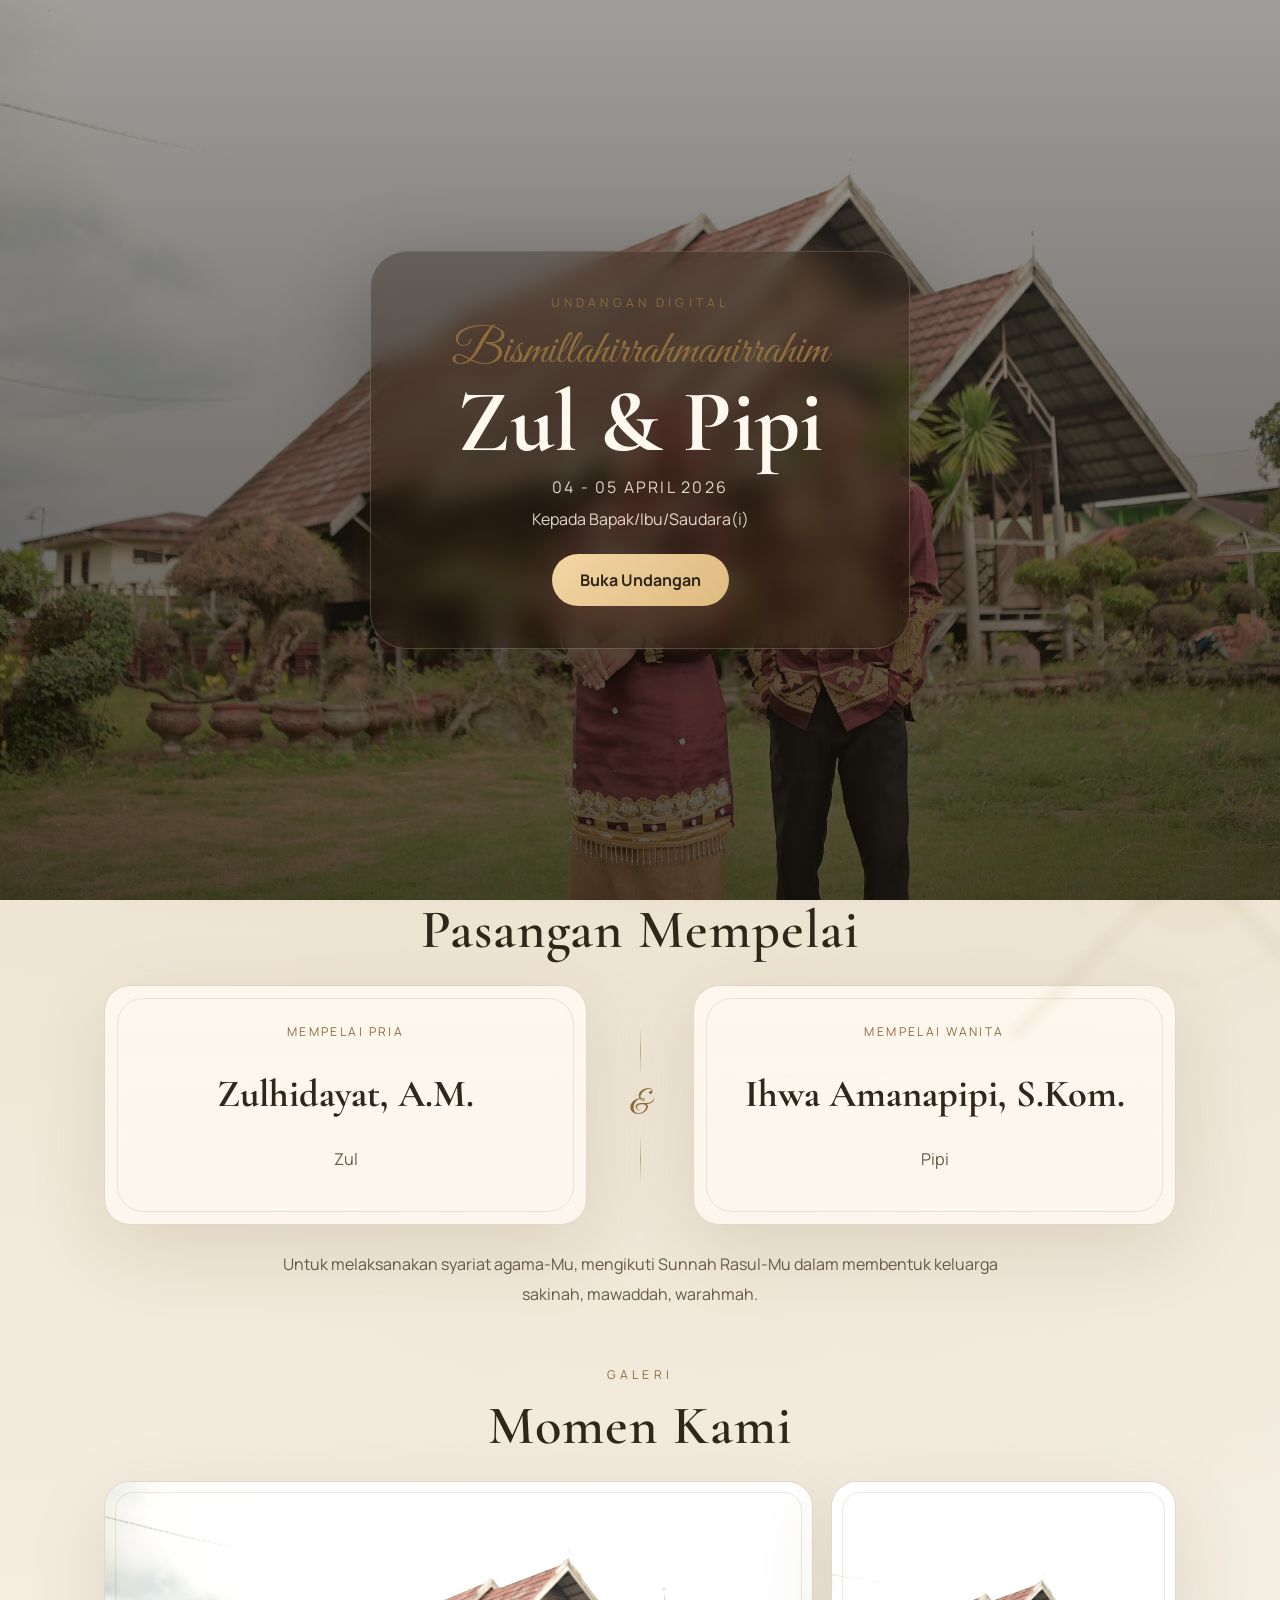
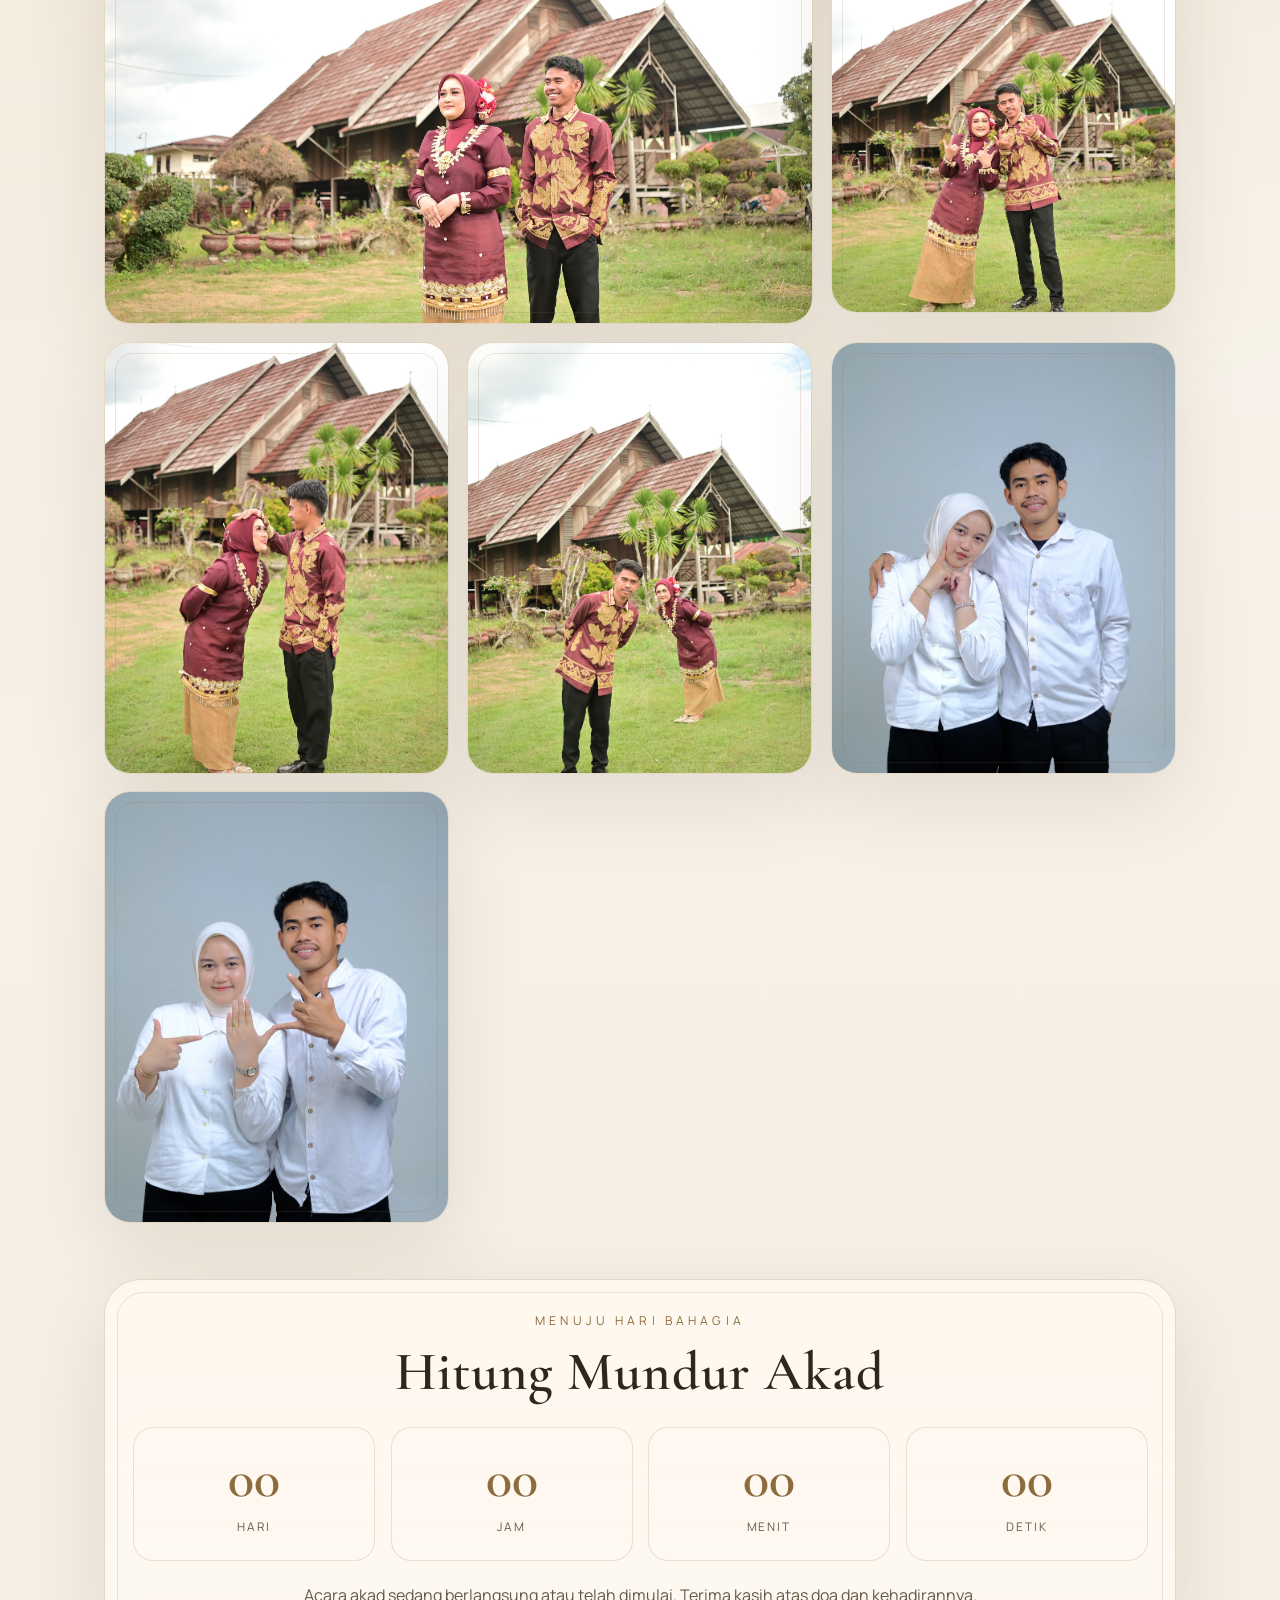
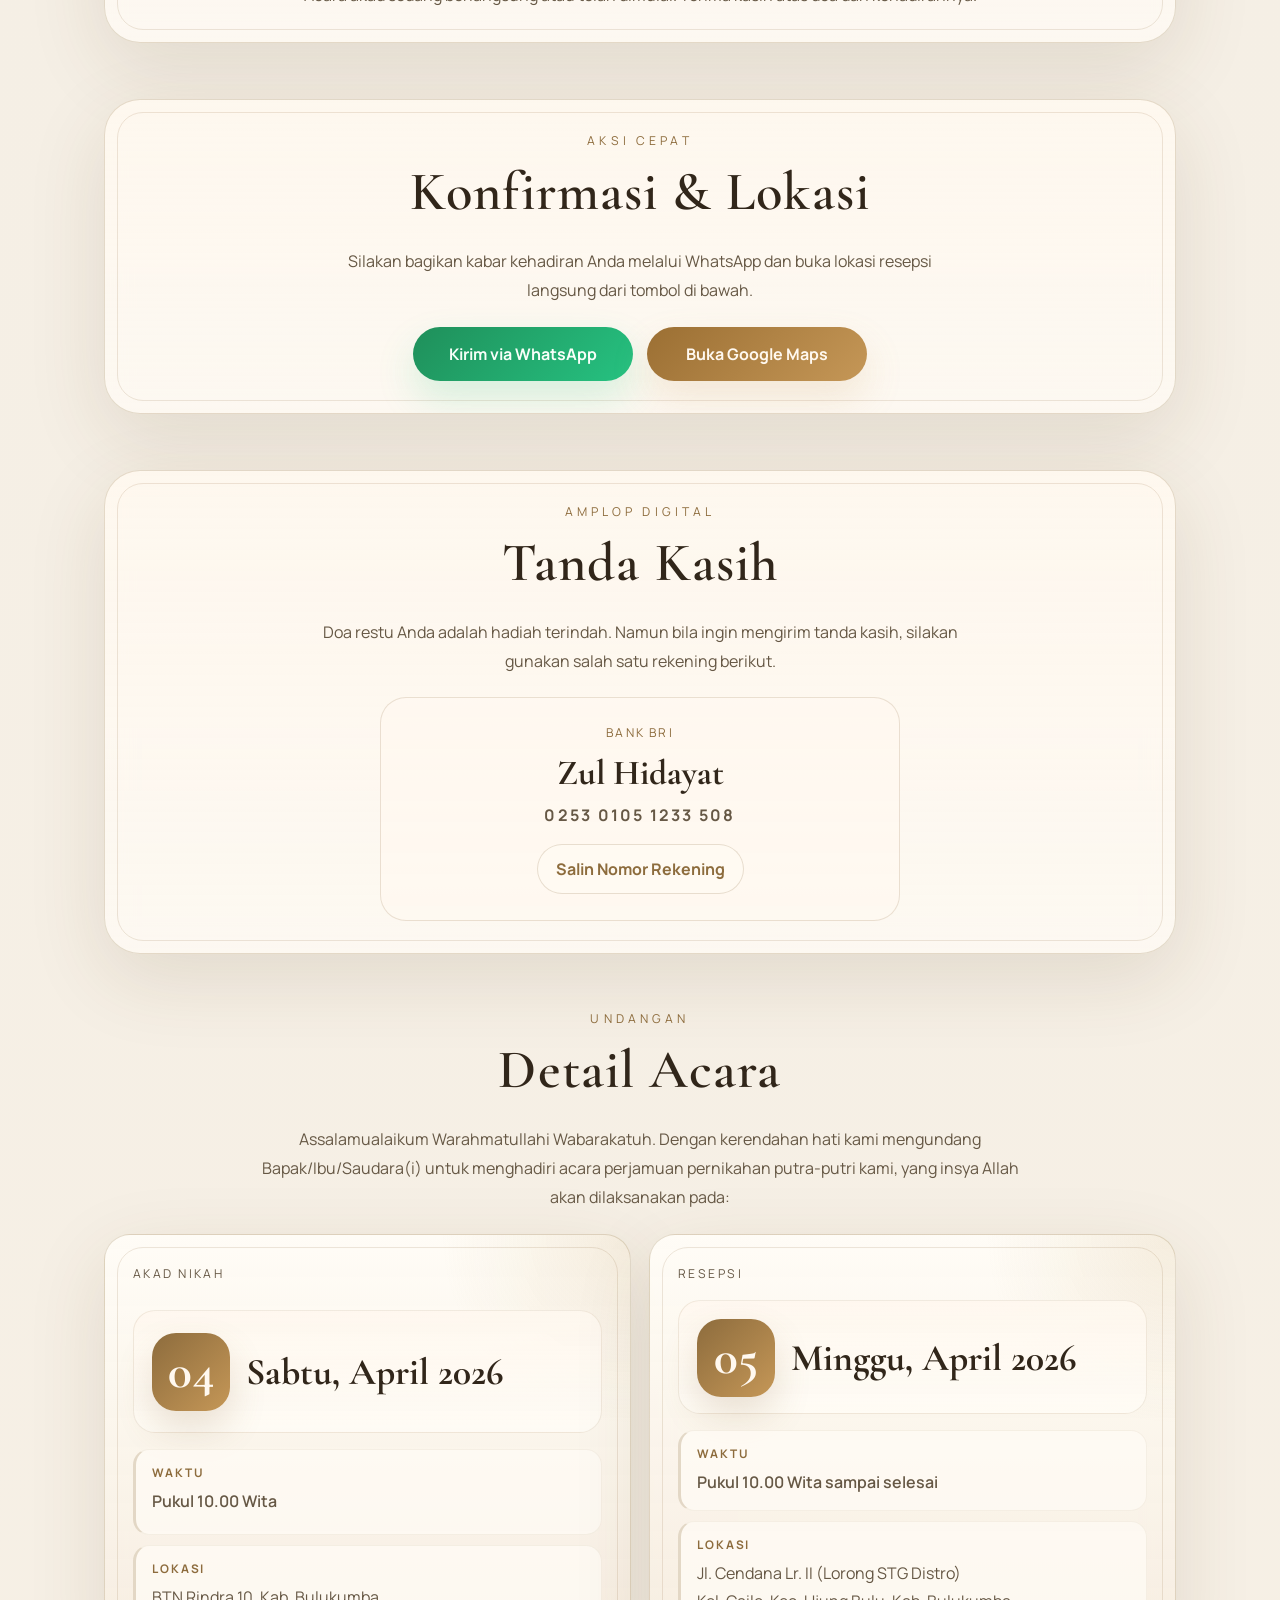
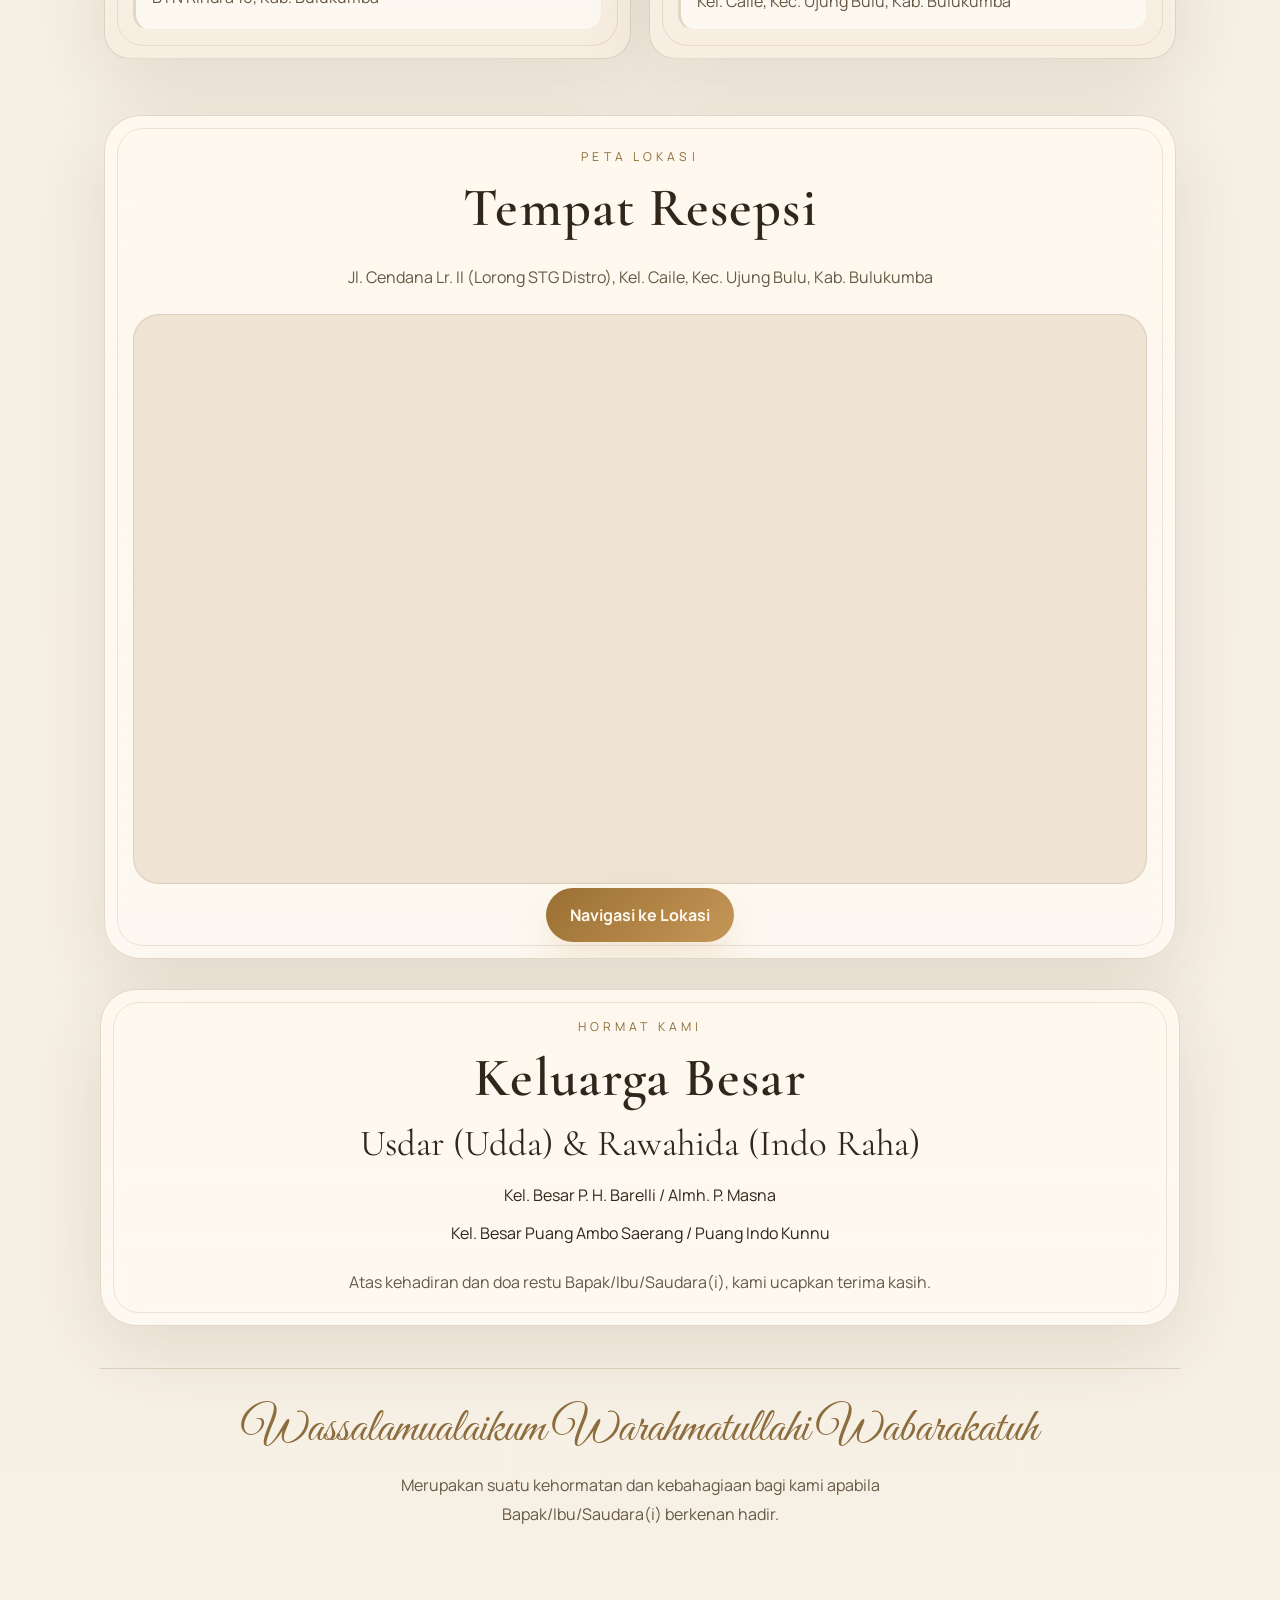
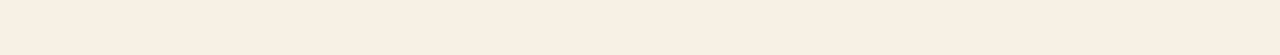
==== commit 0539102f: "first commit" ====
--- a/index.html
+++ b/index.html
@@ -33,7 +33,7 @@
       <p class="eyebrow">Undangan Digital</p>
       <p class="opening-screen__script script">Bismillahirrahmanirrahim</p>
       <h1>Zul &amp; Pipi</h1>
-      <p class="opening-screen__date">Minggu, 05 April 2026</p>
+      <p class="opening-screen__date">04 - 05 April 2026</p>
       <p class="opening-screen__guest" id="recipient-name">Kepada Bapak/Ibu/Saudara(i)</p>
       <button class="opening-screen__button" id="open-invitation" type="button">
         Buka Undangan
@@ -53,7 +53,7 @@
       <div class="hero__content" data-parallax>
         <p class="eyebrow">The Wedding Invitation</p>
         <h1>Zul &amp; Pipi</h1>
-        <p class="hero__subtitle">05 April 2026 | Bulukumba</p>
+        <p class="hero__subtitle">04 - 05 April 2026 | Bulukumba</p>
         <p class="hero__intro script">Bismillahirrahmanirrahim</p>
         <p class="hero__copy">
           Maha Suci Allah yang telah menciptakan makhluk-Nya berpasang-pasangan.
@@ -152,7 +152,7 @@
           <p class="eyebrow">Menuju Hari Bahagia</p>
           <h2>Hitung Mundur Akad</h2>
         </div>
-        <div class="countdown__grid" id="countdown" data-date="2026-04-05T10:00:00+08:00">
+        <div class="countdown__grid" id="countdown" data-date="2026-04-04T10:00:00+08:00">
           <div class="countdown__item" data-tilt>
             <span class="countdown__value" data-unit="days">00</span>
             <span class="countdown__label">Hari</span>
@@ -171,7 +171,7 @@
           </div>
         </div>
         <p class="countdown__note" id="countdown-note">
-          Insya Allah akad nikah akan dimulai pada Minggu, 05 April 2026 pukul
+          Insya Allah akad nikah akan dimulai pada Sabtu, 04 April 2026 pukul
           10.00 Wita.
         </p>
       </div>
@@ -252,36 +252,32 @@
         <article class="panel event-card" data-tilt>
           <div class="event-card__head">
             <p class="event-card__type">Akad Nikah</p>
-            <span class="event-card__pill">Sakral</span>
+          </div>
+          <div class="event-card__date-block">
+            <span class="event-card__day">04</span>
+            <div>
+              <h3>Sabtu, April 2026</h3>
+            </div>
+          </div>
+          <div class="event-card__info-list">
+            <div class="event-card__info">
+              <span class="event-card__info-label">Waktu</span>
+              <p class="event-card__time">Pukul 10.00 Wita</p>
+            </div>
+            <div class="event-card__info">
+              <span class="event-card__info-label">Lokasi</span>
+              <p>BTN Rindra 10, Kab. Bulukumba</p>
+            </div>
+          </div>
+        </article>
+        <article class="panel event-card" data-tilt>
+          <div class="event-card__head">
+            <p class="event-card__type">Resepsi</p>
           </div>
           <div class="event-card__date-block">
             <span class="event-card__day">05</span>
             <div>
               <h3>Minggu, April 2026</h3>
-              <p class="event-card__month">Pagi Hari Bahagia</p>
-            </div>
-          </div>
-          <div class="event-card__info-list">
-            <div class="event-card__info">
-              <span class="event-card__info-label">Waktu</span>
-              <p class="event-card__time">Pukul 10.00 Wita</p>
-            </div>
-            <div class="event-card__info">
-              <span class="event-card__info-label">Lokasi</span>
-              <p>BTN Rindra 10, Kab. Bulukumba</p>
-            </div>
-          </div>
-        </article>
-        <article class="panel event-card" data-tilt>
-          <div class="event-card__head">
-            <p class="event-card__type">Resepsi</p>
-            <span class="event-card__pill">Perjamuan</span>
-          </div>
-          <div class="event-card__date-block">
-            <span class="event-card__day">05</span>
-            <div>
-              <h3>Minggu, April 2026</h3>
-              <p class="event-card__month">Silaturahmi &amp; Doa</p>
             </div>
           </div>
           <div class="event-card__info-list">
--- a/styles.css
+++ b/styles.css
@@ -789,7 +789,7 @@
 
 .event-card {
   display: grid;
-  gap: 18px;
+  gap: 16px;
   border-radius: var(--radius-lg);
   background:
     radial-gradient(circle at top right, rgba(201, 171, 114, 0.18), transparent 28%),
@@ -797,29 +797,11 @@
 }
 
 .event-card__head {
-  display: flex;
-  align-items: center;
-  justify-content: space-between;
-  gap: 12px;
+  display: block;
 }
 
 .event-card__type {
   margin: 0;
-}
-
-.event-card__pill {
-  display: inline-flex;
-  align-items: center;
-  justify-content: center;
-  padding: 9px 14px;
-  border: 1px solid rgba(141, 108, 61, 0.16);
-  border-radius: 999px;
-  background: rgba(255, 250, 242, 0.86);
-  color: var(--accent);
-  font-size: 0.78rem;
-  font-weight: 700;
-  letter-spacing: 0.08em;
-  text-transform: uppercase;
 }
 
 .event-card__date-block {
@@ -827,10 +809,10 @@
   grid-template-columns: auto 1fr;
   gap: 16px;
   align-items: center;
-  padding: 18px;
-  border: 1px solid rgba(141, 108, 61, 0.14);
+  padding: 18px 18px 16px;
+  border: 1px solid rgba(141, 108, 61, 0.12);
   border-radius: calc(var(--radius-lg) - 4px);
-  background: rgba(255, 248, 239, 0.84);
+  background: linear-gradient(180deg, rgba(255, 248, 239, 0.92), rgba(255, 252, 246, 0.82));
 }
 
 .event-card__day {
@@ -852,27 +834,20 @@
 
 .event-card h3 {
   font-size: clamp(1.85rem, 3vw, 2.35rem);
-  margin-bottom: 4px;
+  margin: 0;
   line-height: 1.02;
-}
-
-.event-card__month {
-  margin: 0;
-  color: var(--muted);
-  letter-spacing: 0.14em;
-  text-transform: uppercase;
-  font-size: 0.78rem;
 }
 
 .event-card__info-list {
   display: grid;
-  gap: 12px;
+  gap: 10px;
 }
 
 .event-card__info {
   padding: 14px 16px;
-  border-left: 3px solid rgba(141, 108, 61, 0.26);
-  border-radius: 0 16px 16px 0;
+  border: 1px solid rgba(141, 108, 61, 0.08);
+  border-left: 3px solid rgba(141, 108, 61, 0.24);
+  border-radius: 16px;
   background: rgba(255, 251, 245, 0.76);
 }
 
@@ -1140,13 +1115,8 @@
     letter-spacing: 0.12em;
   }
 
-  .event-card__head,
   .event-card__date-block {
     grid-template-columns: 1fr;
-  }
-
-  .event-card__head {
-    justify-items: start;
   }
 
   .event-card__day {
@@ -1155,10 +1125,6 @@
     border-radius: 18px;
   }
 
-  .event-card__pill {
-    justify-self: start;
-  }
-
   .gift-account__number {
     letter-spacing: 0.08em;
     font-size: 0.95rem;
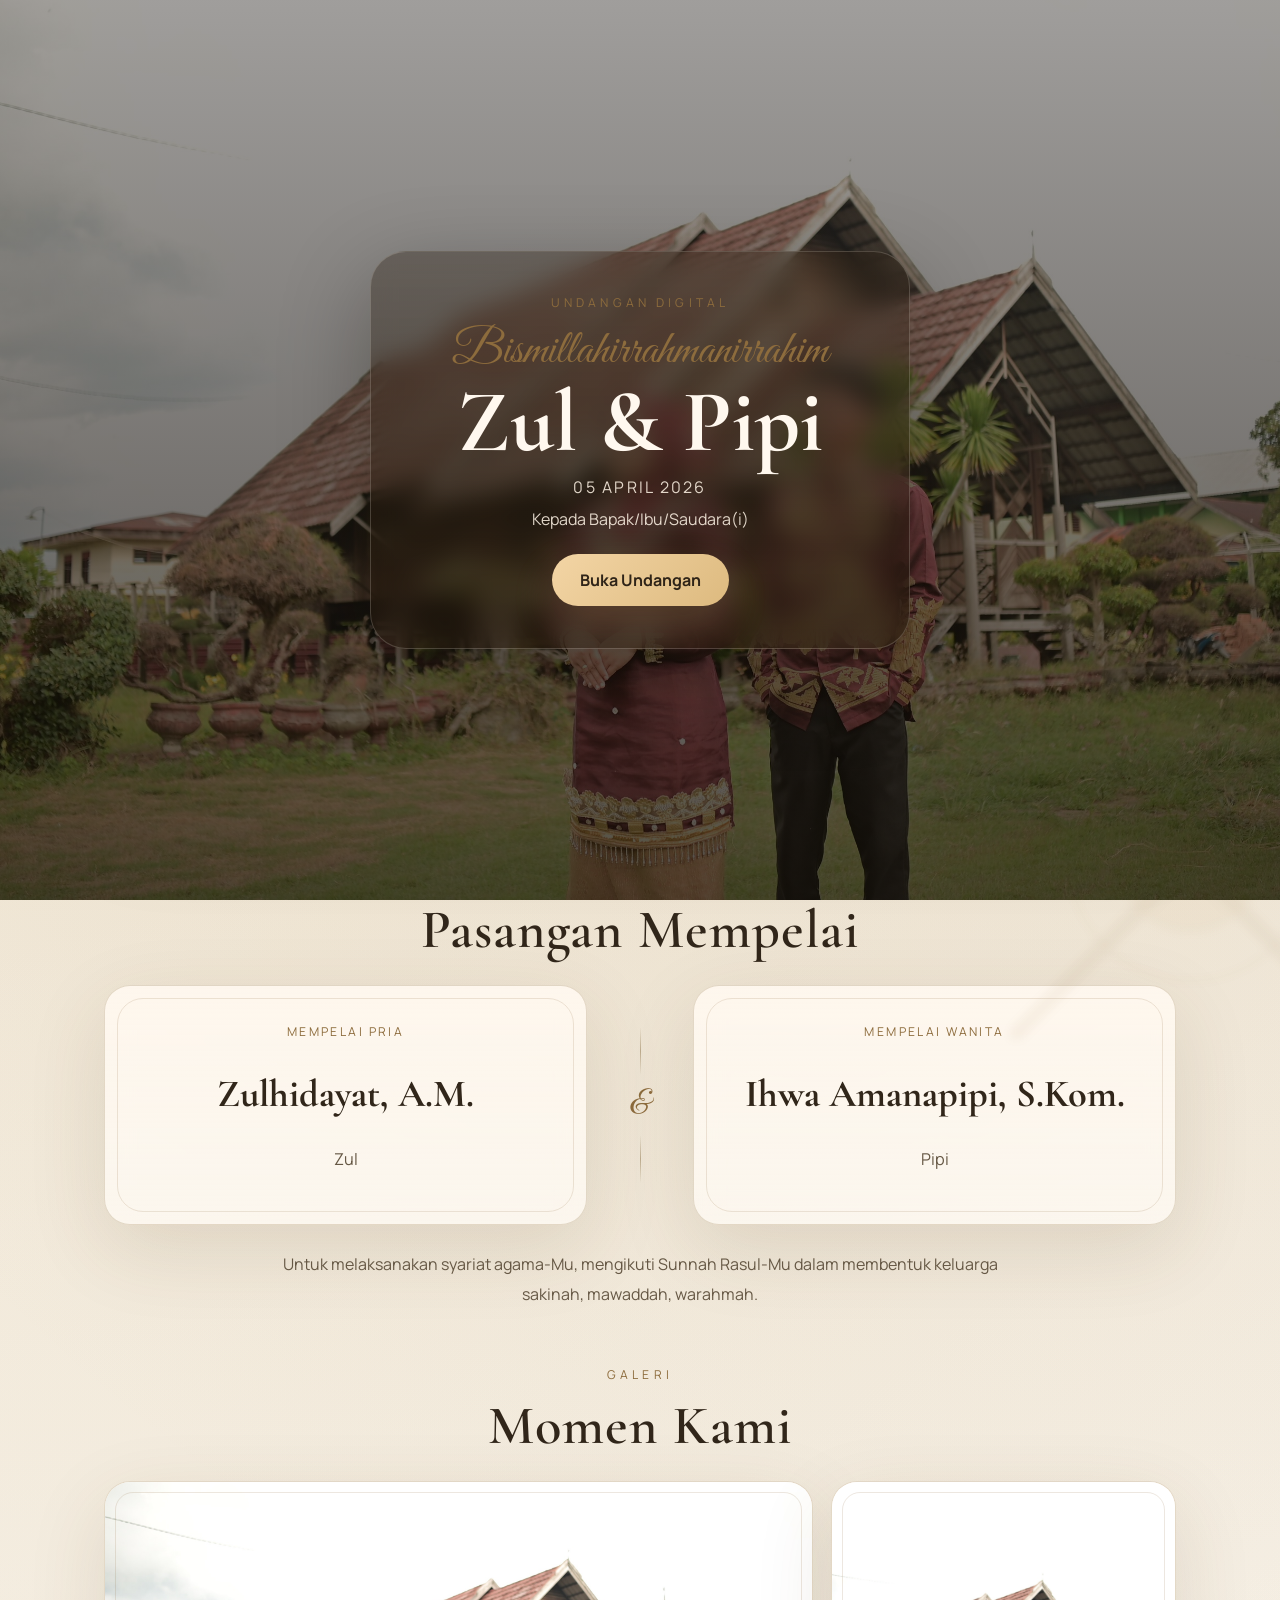
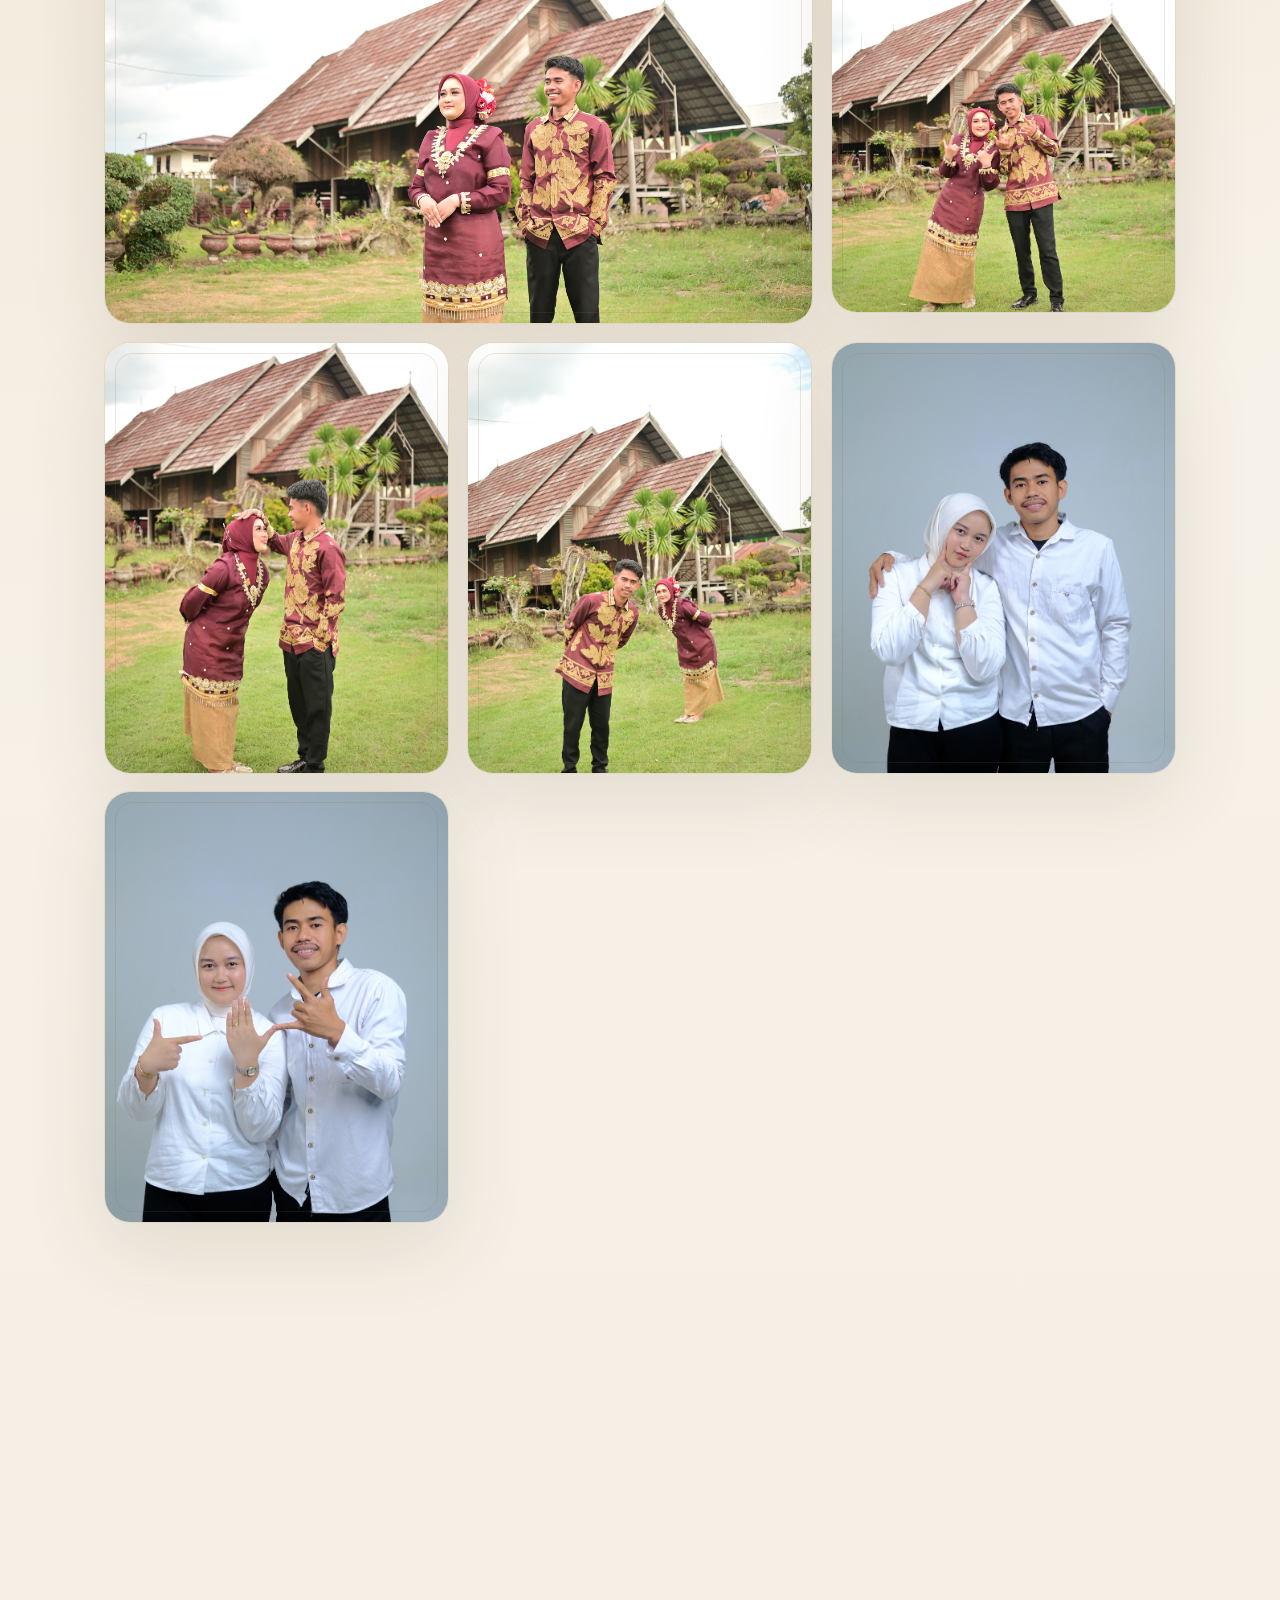
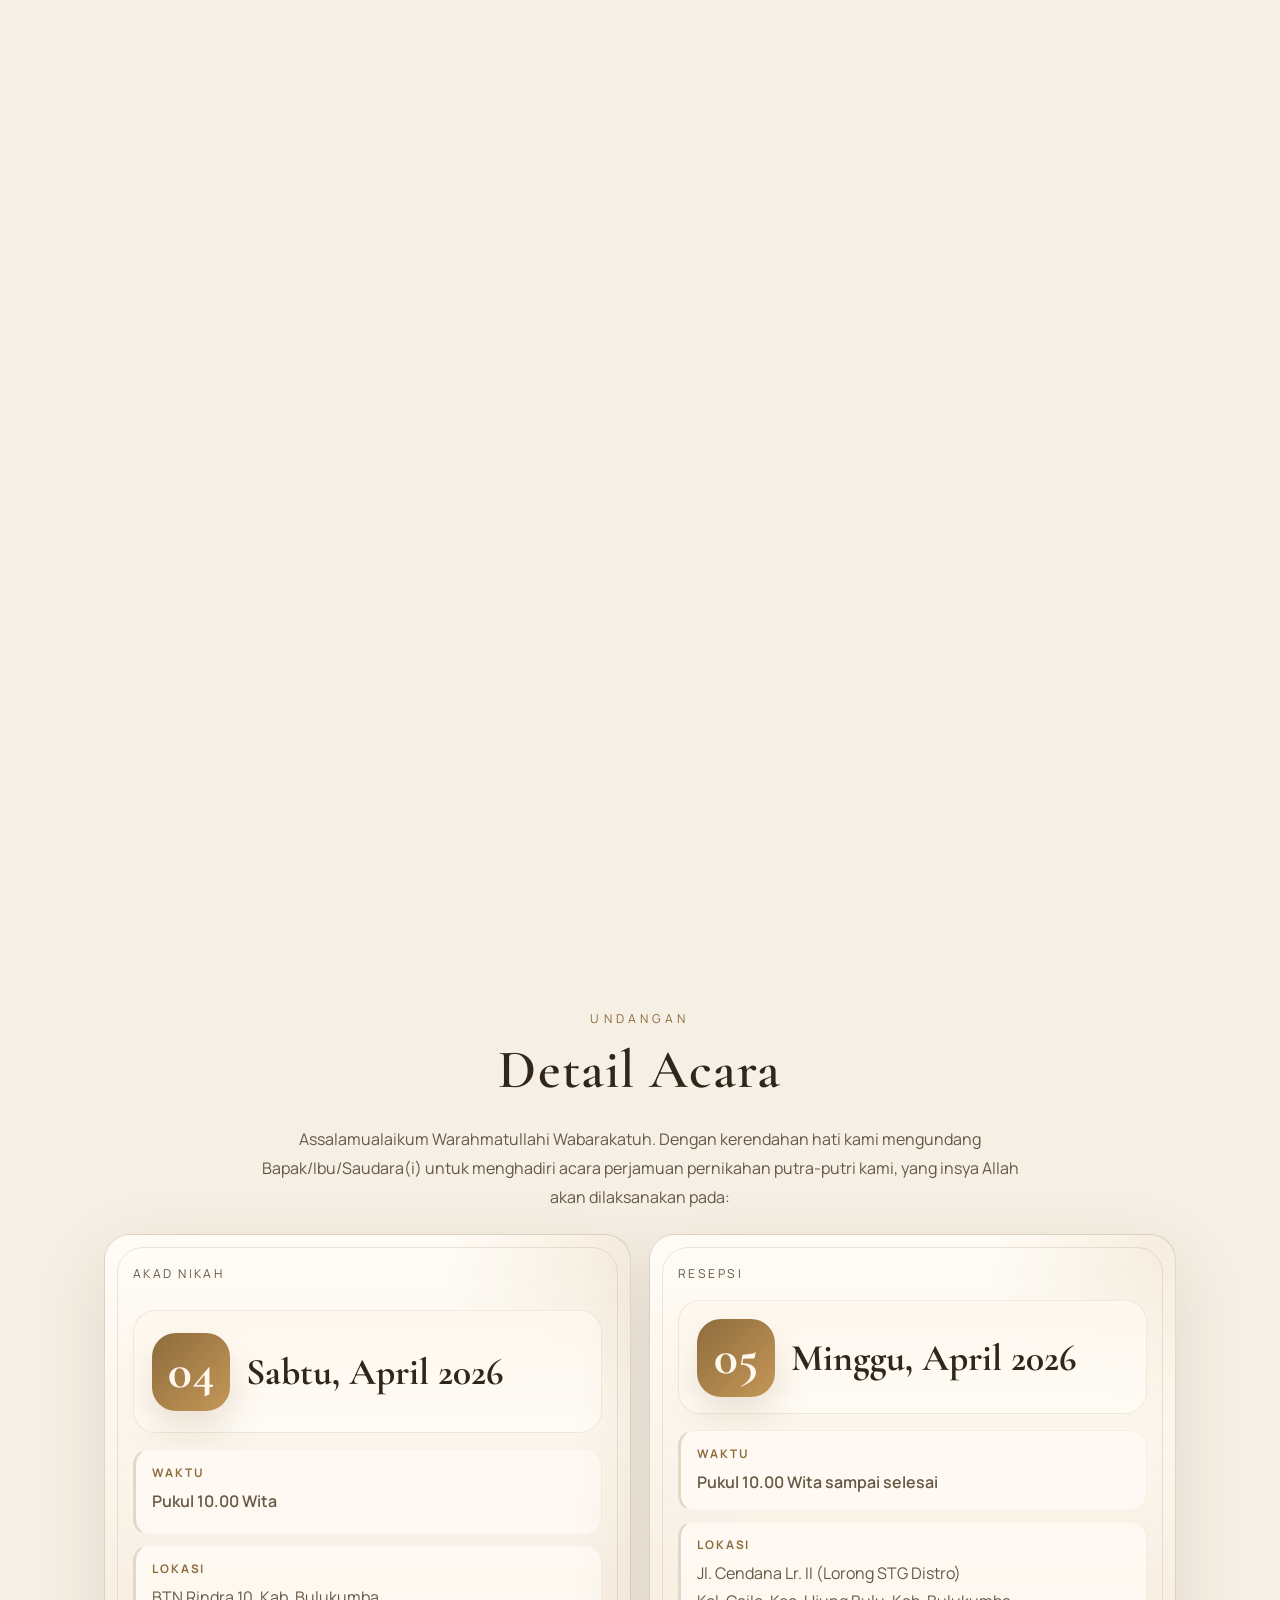
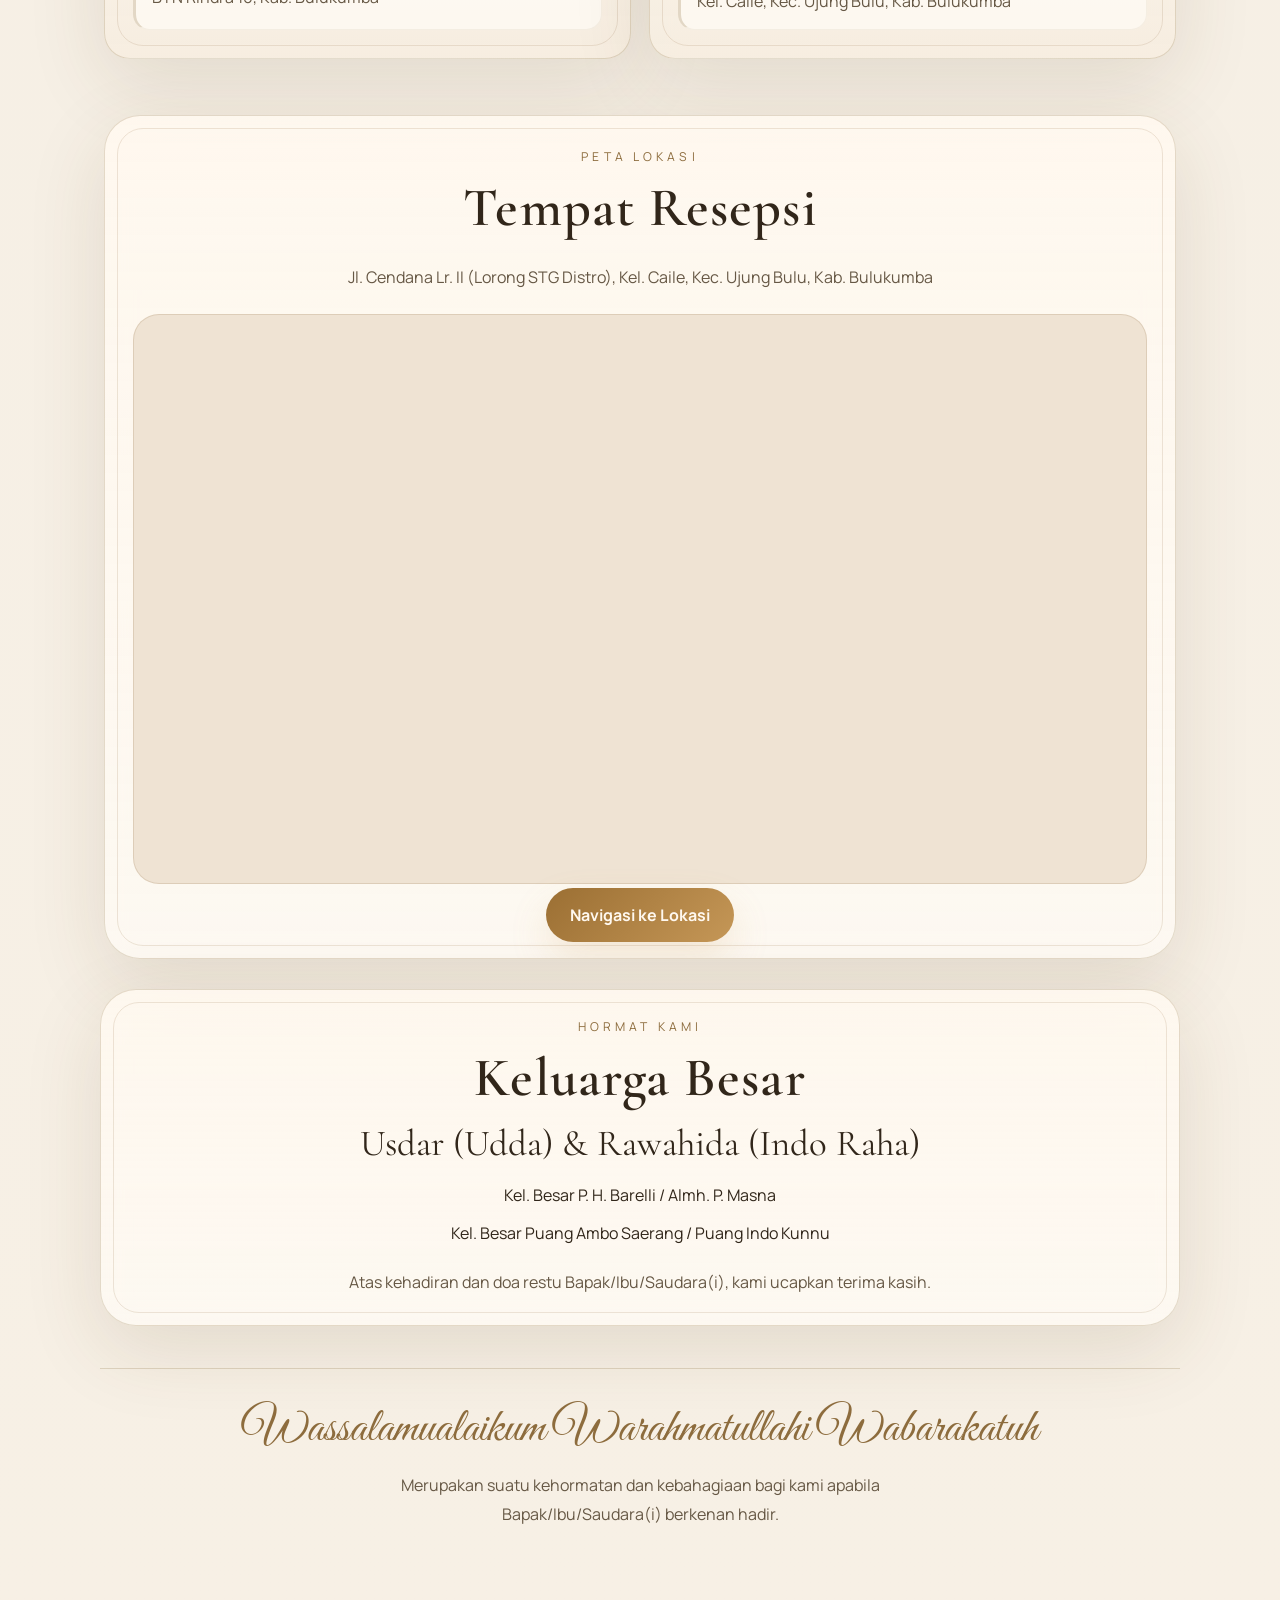
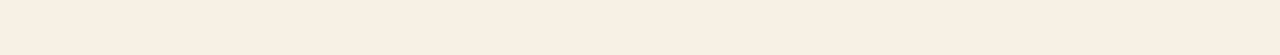
==== commit 43ba5757: "first commit" ====
--- a/index.html
+++ b/index.html
@@ -10,6 +10,8 @@
   >
   <link rel="preconnect" href="https://fonts.googleapis.com">
   <link rel="preconnect" href="https://fonts.gstatic.com" crossorigin>
+  <link rel="preconnect" href="https://www.youtube.com">
+  <link rel="preconnect" href="https://i.ytimg.com">
   <link
     href="https://fonts.googleapis.com/css2?family=Cormorant+Garamond:wght@400;500;600;700&family=Great+Vibes&family=Manrope:wght@400;500;600&display=swap"
     rel="stylesheet"
@@ -33,7 +35,7 @@
       <p class="eyebrow">Undangan Digital</p>
       <p class="opening-screen__script script">Bismillahirrahmanirrahim</p>
       <h1>Zul &amp; Pipi</h1>
-      <p class="opening-screen__date">04 - 05 April 2026</p>
+      <p class="opening-screen__date">05 April 2026</p>
       <p class="opening-screen__guest" id="recipient-name">Kepada Bapak/Ibu/Saudara(i)</p>
       <button class="opening-screen__button" id="open-invitation" type="button">
         Buka Undangan
@@ -53,7 +55,7 @@
       <div class="hero__content" data-parallax>
         <p class="eyebrow">The Wedding Invitation</p>
         <h1>Zul &amp; Pipi</h1>
-        <p class="hero__subtitle">04 - 05 April 2026 | Bulukumba</p>
+        <p class="hero__subtitle"> - 05 April 2026 | Bulukumba</p>
         <p class="hero__intro script">Bismillahirrahmanirrahim</p>
         <p class="hero__copy">
           Maha Suci Allah yang telah menciptakan makhluk-Nya berpasang-pasangan.
@@ -350,14 +352,7 @@
   </main>
 
   <div class="audio-frame" aria-hidden="true">
-    <iframe
-      id="background-audio"
-      title="Background music"
-      src=""
-      allow="autoplay; encrypted-media"
-      referrerpolicy="strict-origin-when-cross-origin"
-      tabindex="-1"
-    ></iframe>
+    <div id="background-audio"></div>
   </div>
 
   <script src="script.js"></script>
--- a/styles.css
+++ b/styles.css
@@ -120,6 +120,12 @@
   width: 2px;
   height: 2px;
   border: 0;
+}
+
+.audio-frame div,
+.audio-frame iframe {
+  width: 2px;
+  height: 2px;
 }
 
 .opening-screen {
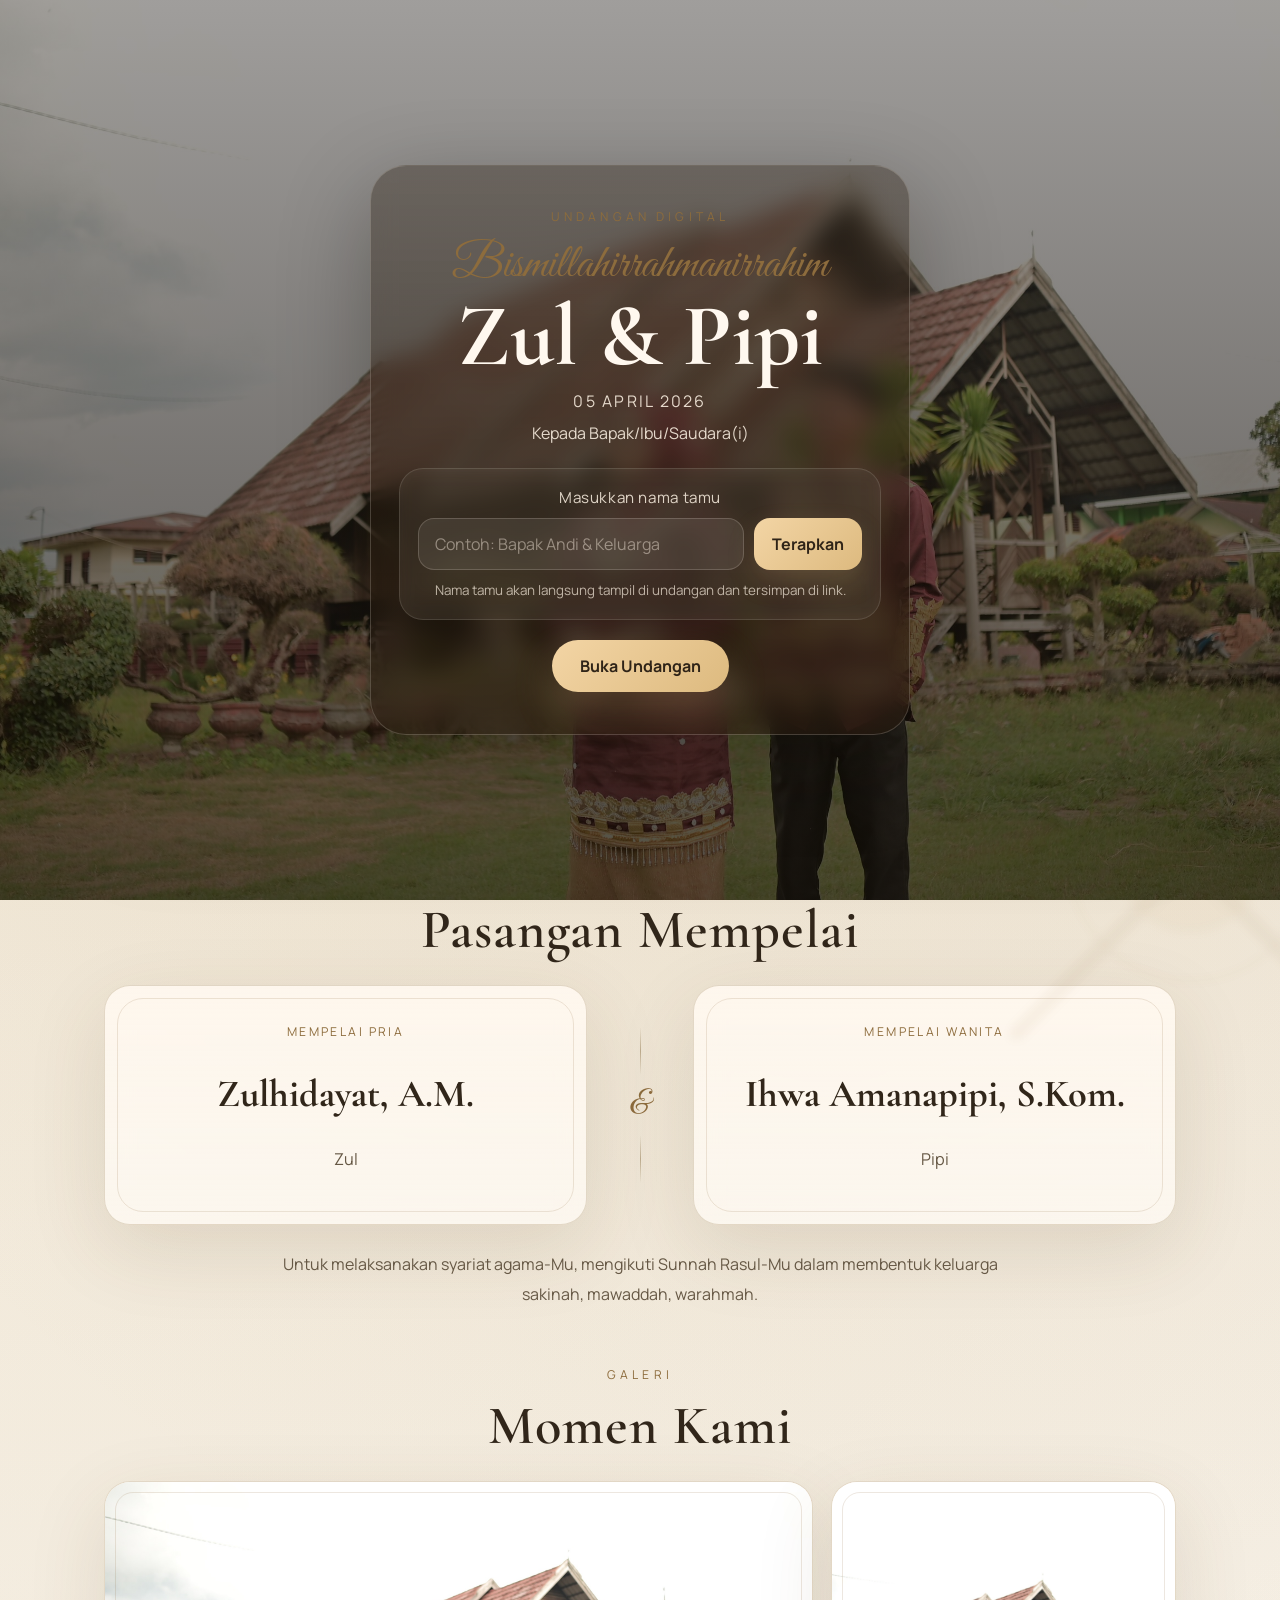
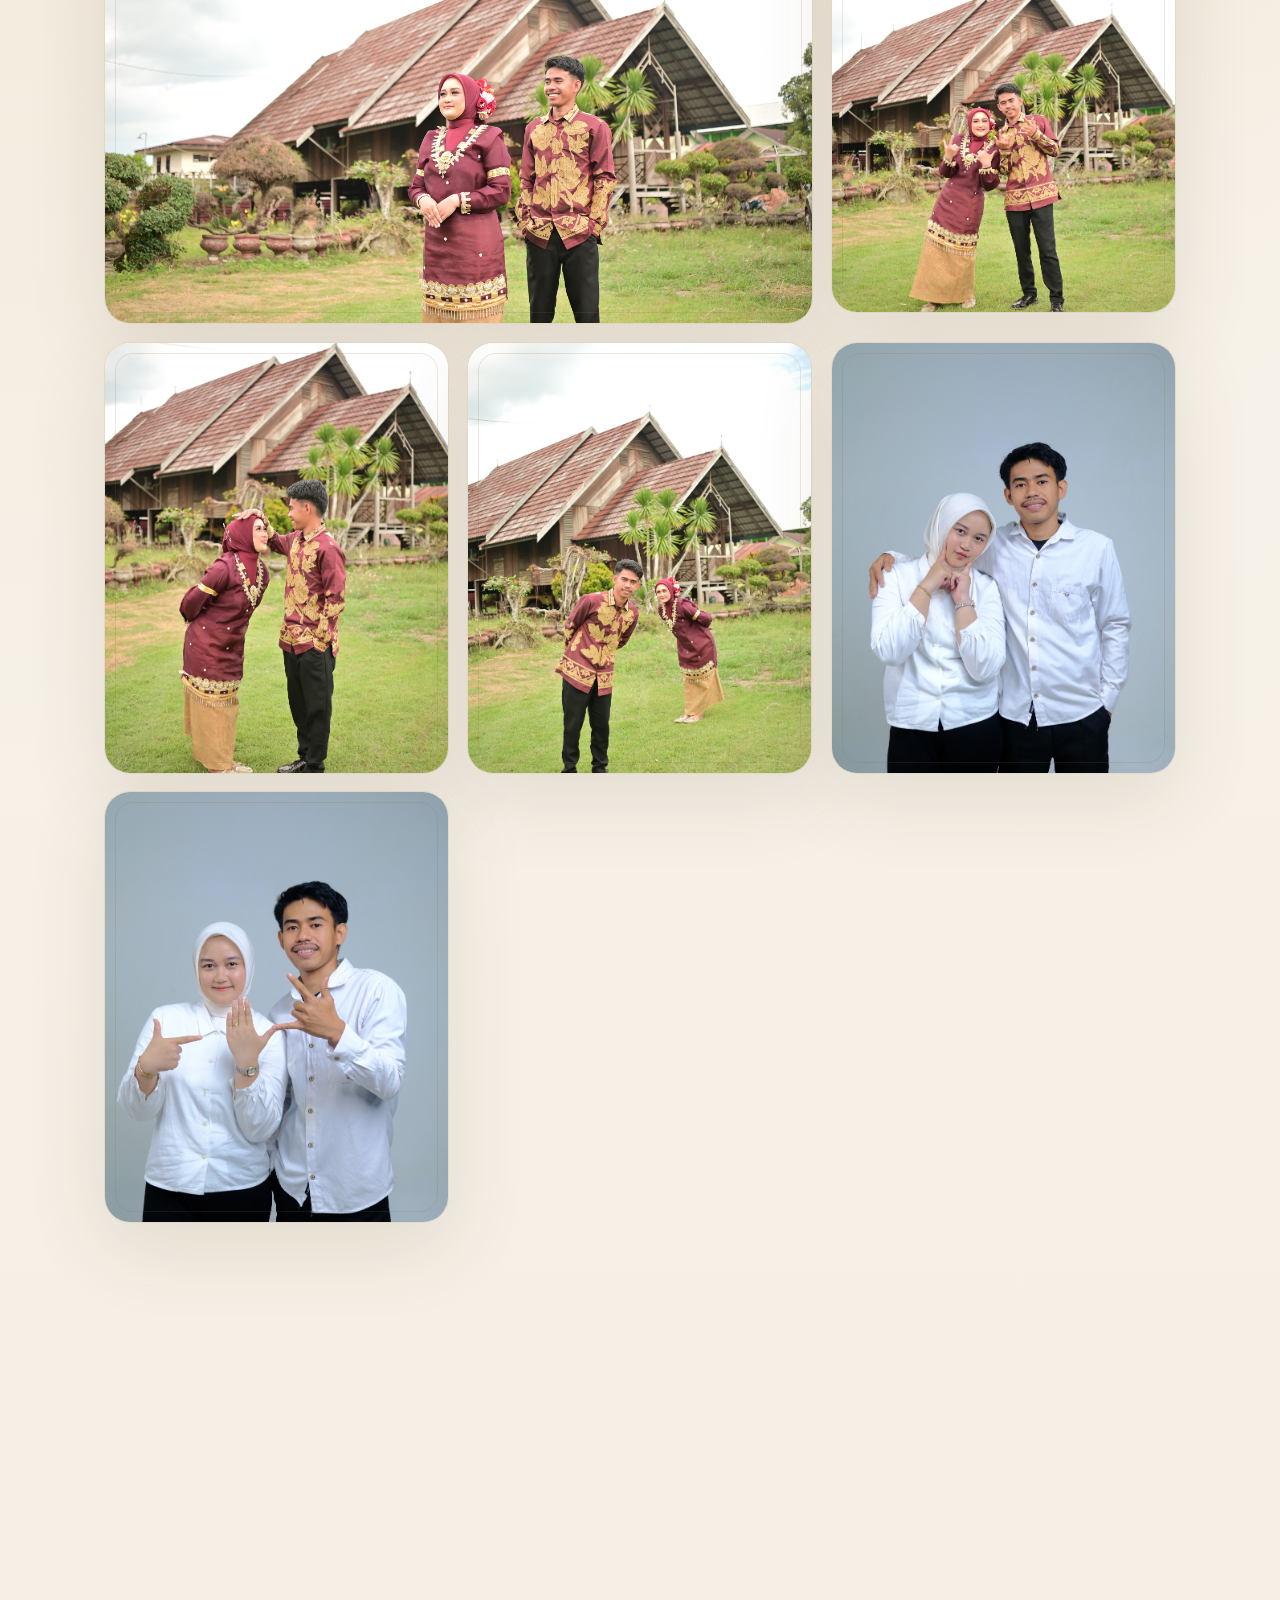
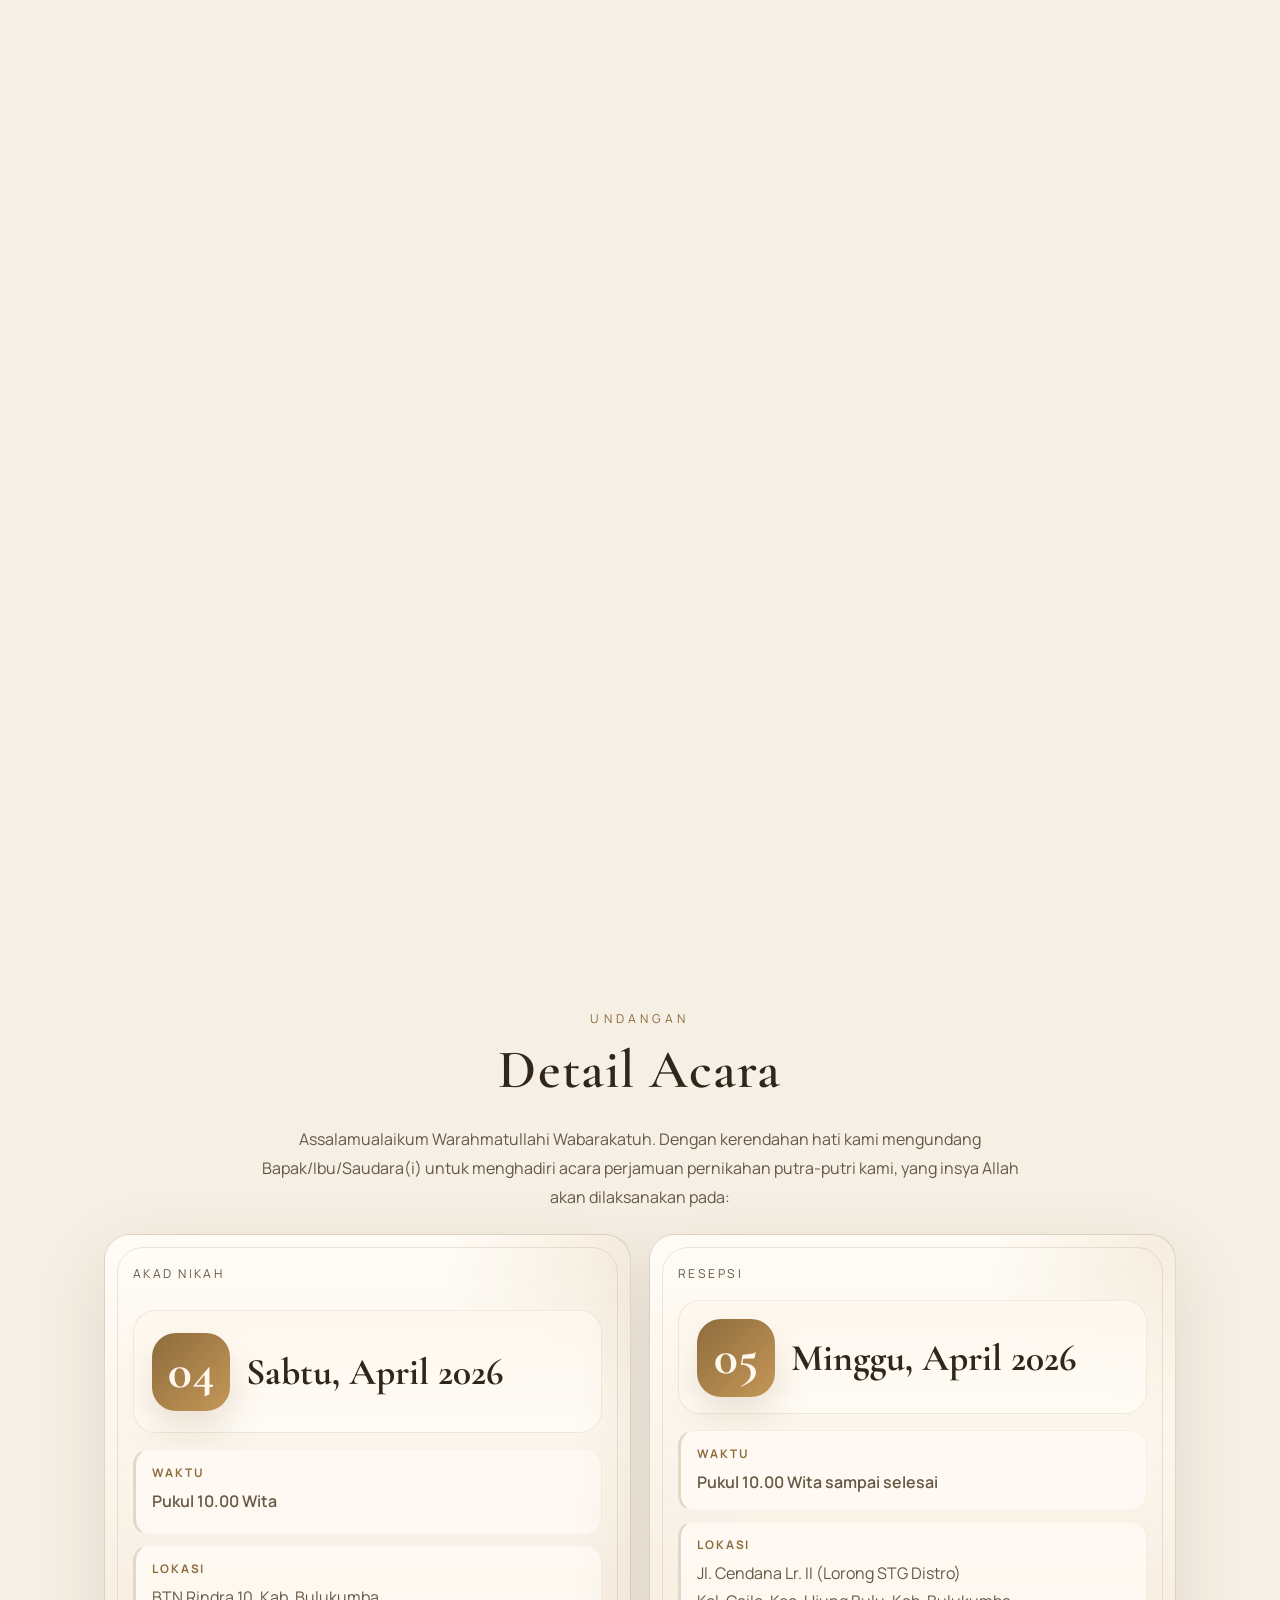
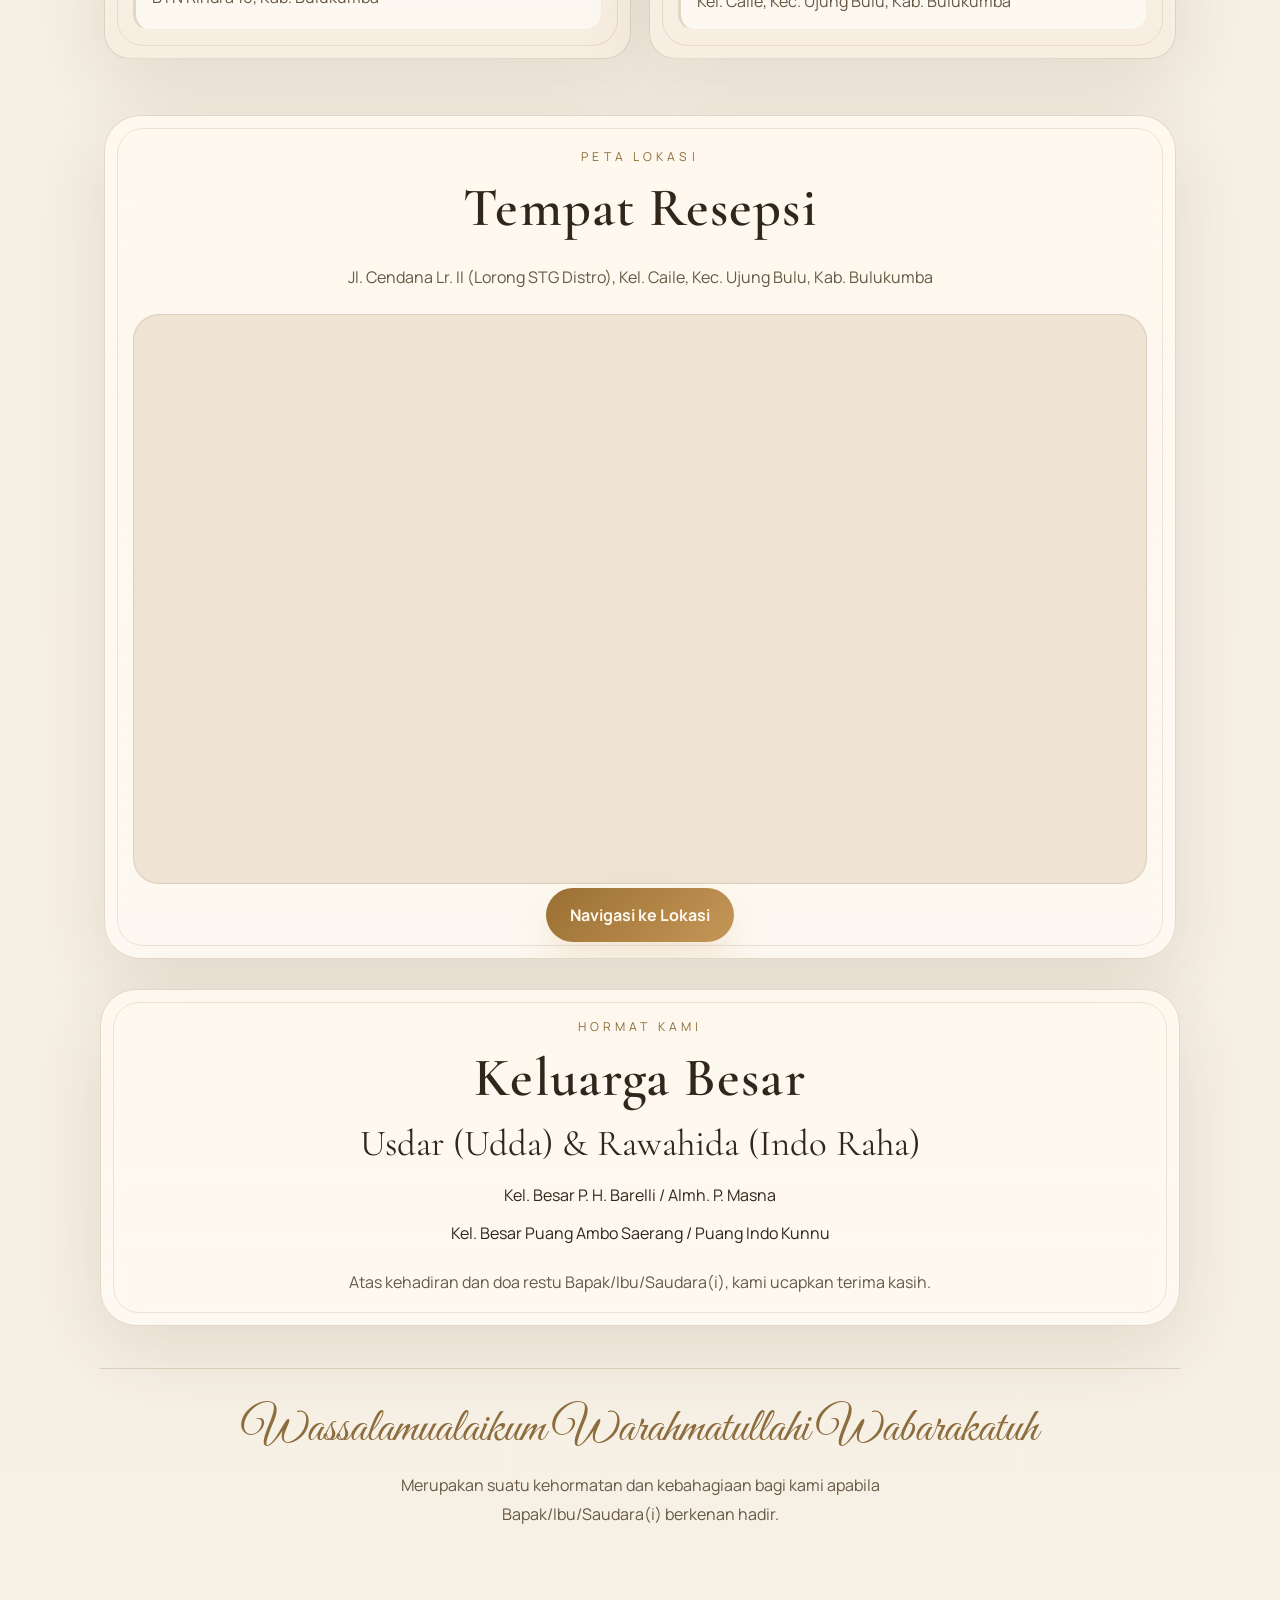
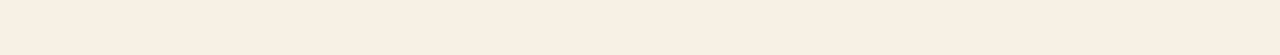
==== commit f48a26af: "first commit" ====
--- a/index.html
+++ b/index.html
@@ -37,6 +37,23 @@
       <h1>Zul &amp; Pipi</h1>
       <p class="opening-screen__date">05 April 2026</p>
       <p class="opening-screen__guest" id="recipient-name">Kepada Bapak/Ibu/Saudara(i)</p>
+      <form class="opening-screen__guest-form" id="guest-form">
+        <label class="opening-screen__guest-label" for="guest-name-input">Masukkan nama tamu</label>
+        <div class="opening-screen__guest-row">
+          <input
+            class="opening-screen__guest-input"
+            id="guest-name-input"
+            name="to"
+            type="text"
+            placeholder="Contoh: Bapak Andi & Keluarga"
+            autocomplete="off"
+          >
+          <button class="opening-screen__guest-apply" type="submit">Terapkan</button>
+        </div>
+        <p class="opening-screen__guest-note">
+          Nama tamu akan langsung tampil di undangan dan tersimpan di link.
+        </p>
+      </form>
       <button class="opening-screen__button" id="open-invitation" type="button">
         Buka Undangan
       </button>
--- a/styles.css
+++ b/styles.css
@@ -207,6 +207,84 @@
 .opening-screen__guest {
   margin: 0 0 24px;
   overflow-wrap: anywhere;
+}
+
+.opening-screen__guest-form {
+  margin: 0 0 20px;
+  padding: 18px;
+  border: 1px solid rgba(255, 247, 235, 0.12);
+  border-radius: 24px;
+  background: rgba(255, 248, 238, 0.08);
+  backdrop-filter: blur(8px);
+}
+
+.opening-screen__guest-label {
+  display: block;
+  margin-bottom: 10px;
+  color: rgba(255, 244, 230, 0.84);
+  font-size: 0.95rem;
+  letter-spacing: 0.04em;
+}
+
+.opening-screen__guest-row {
+  display: grid;
+  grid-template-columns: minmax(0, 1fr) auto;
+  gap: 10px;
+}
+
+.opening-screen__guest-input {
+  width: 100%;
+  min-width: 0;
+  padding: 14px 16px;
+  border: 1px solid rgba(255, 244, 230, 0.18);
+  border-radius: 16px;
+  color: #fff8ef;
+  font: inherit;
+  background: rgba(255, 255, 255, 0.08);
+  outline: none;
+  transition:
+    border-color 0.3s ease,
+    box-shadow 0.3s ease,
+    background 0.3s ease;
+}
+
+.opening-screen__guest-input::placeholder {
+  color: rgba(255, 244, 230, 0.44);
+}
+
+.opening-screen__guest-input:focus {
+  border-color: rgba(243, 213, 165, 0.58);
+  background: rgba(255, 255, 255, 0.12);
+  box-shadow: 0 0 0 4px rgba(243, 213, 165, 0.08);
+}
+
+.opening-screen__guest-apply {
+  appearance: none;
+  padding: 14px 18px;
+  border: 0;
+  border-radius: 16px;
+  color: #2f2418;
+  font: inherit;
+  font-weight: 700;
+  cursor: pointer;
+  background: linear-gradient(135deg, #f3d5a5, #ddba7f);
+  box-shadow: 0 12px 28px rgba(221, 186, 127, 0.18);
+  transition:
+    transform 0.3s ease,
+    box-shadow 0.3s ease,
+    filter 0.3s ease;
+}
+
+.opening-screen__guest-apply:hover {
+  transform: translateY(-1px);
+  filter: brightness(1.03);
+}
+
+.opening-screen__guest-note {
+  margin: 10px 0 0;
+  color: rgba(255, 244, 230, 0.68);
+  font-size: 0.84rem;
+  line-height: 1.55;
 }
 
 .opening-screen__button,
@@ -1051,6 +1129,14 @@
     padding: 28px 16px;
   }
 
+  .opening-screen__guest-row {
+    grid-template-columns: 1fr;
+  }
+
+  .opening-screen__guest-apply {
+    width: 100%;
+  }
+
   .opening-screen__content h1,
   .hero h1 {
     line-height: 0.98;
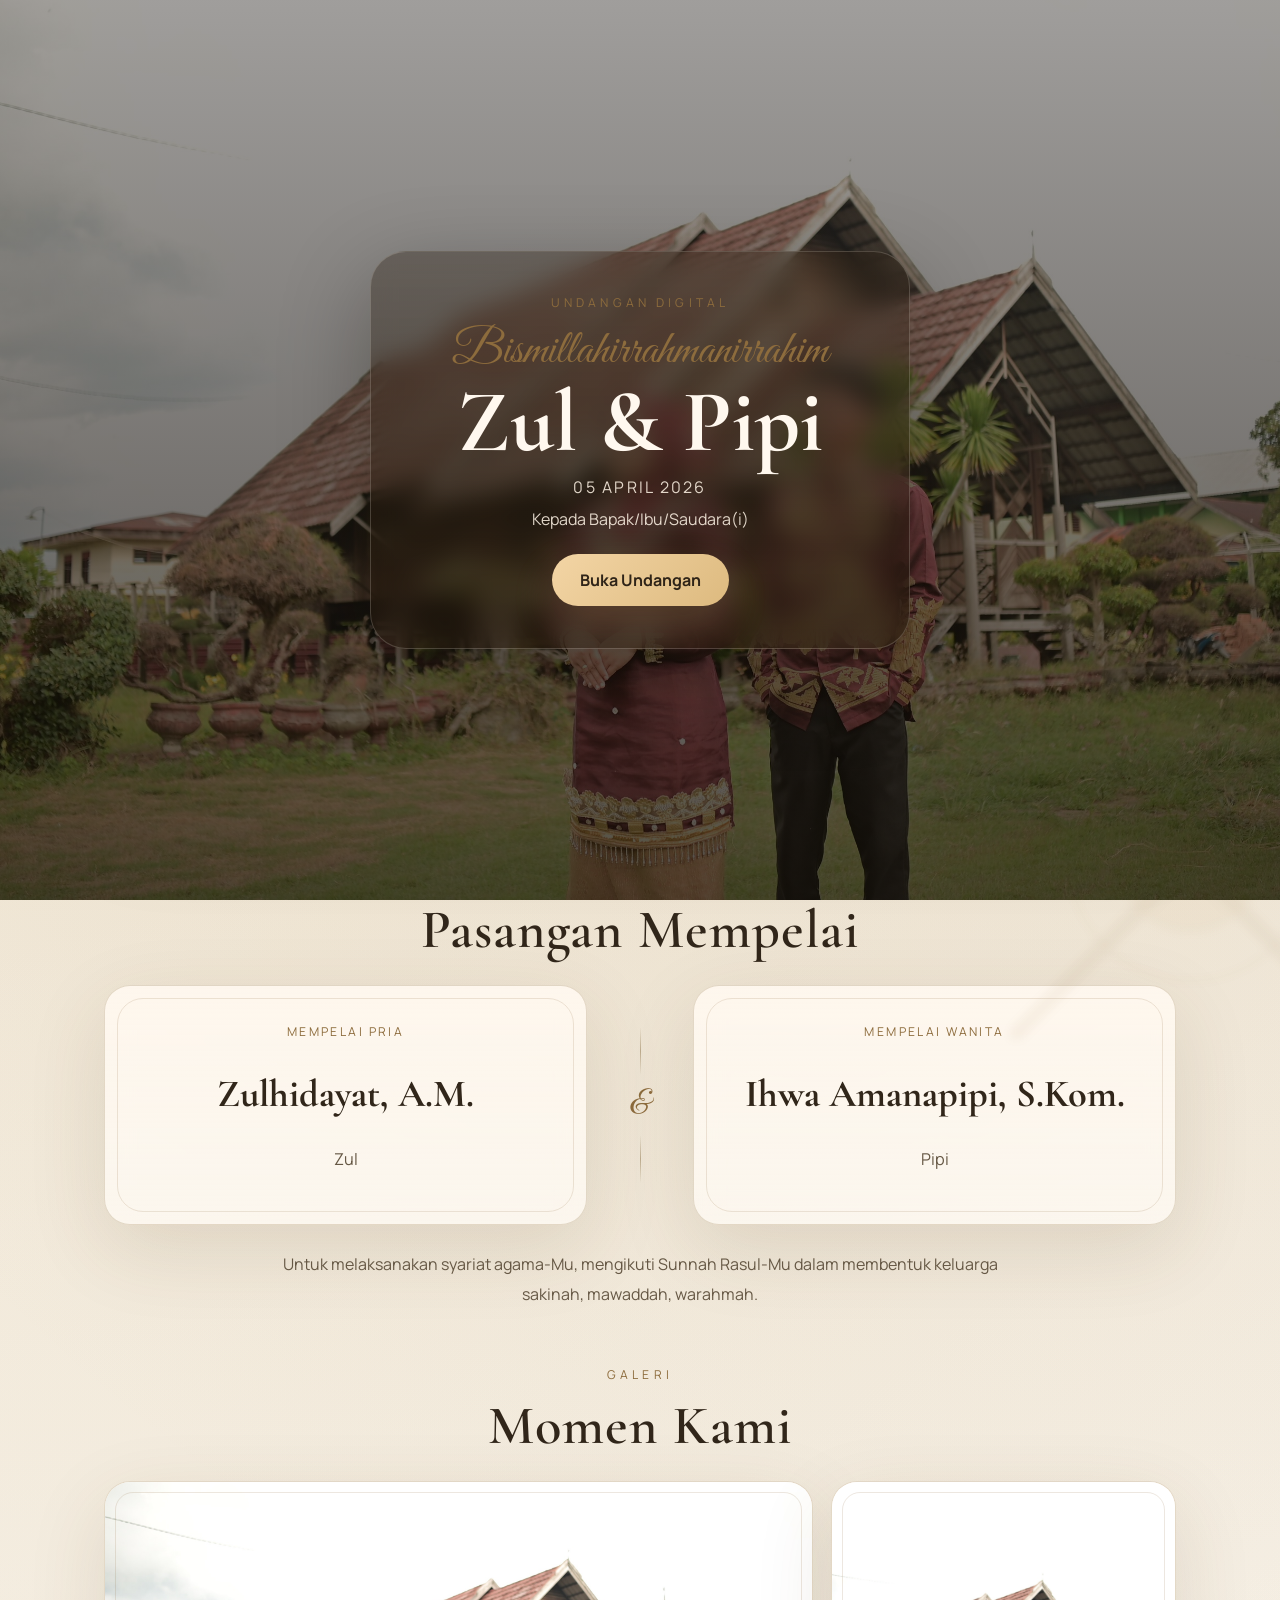
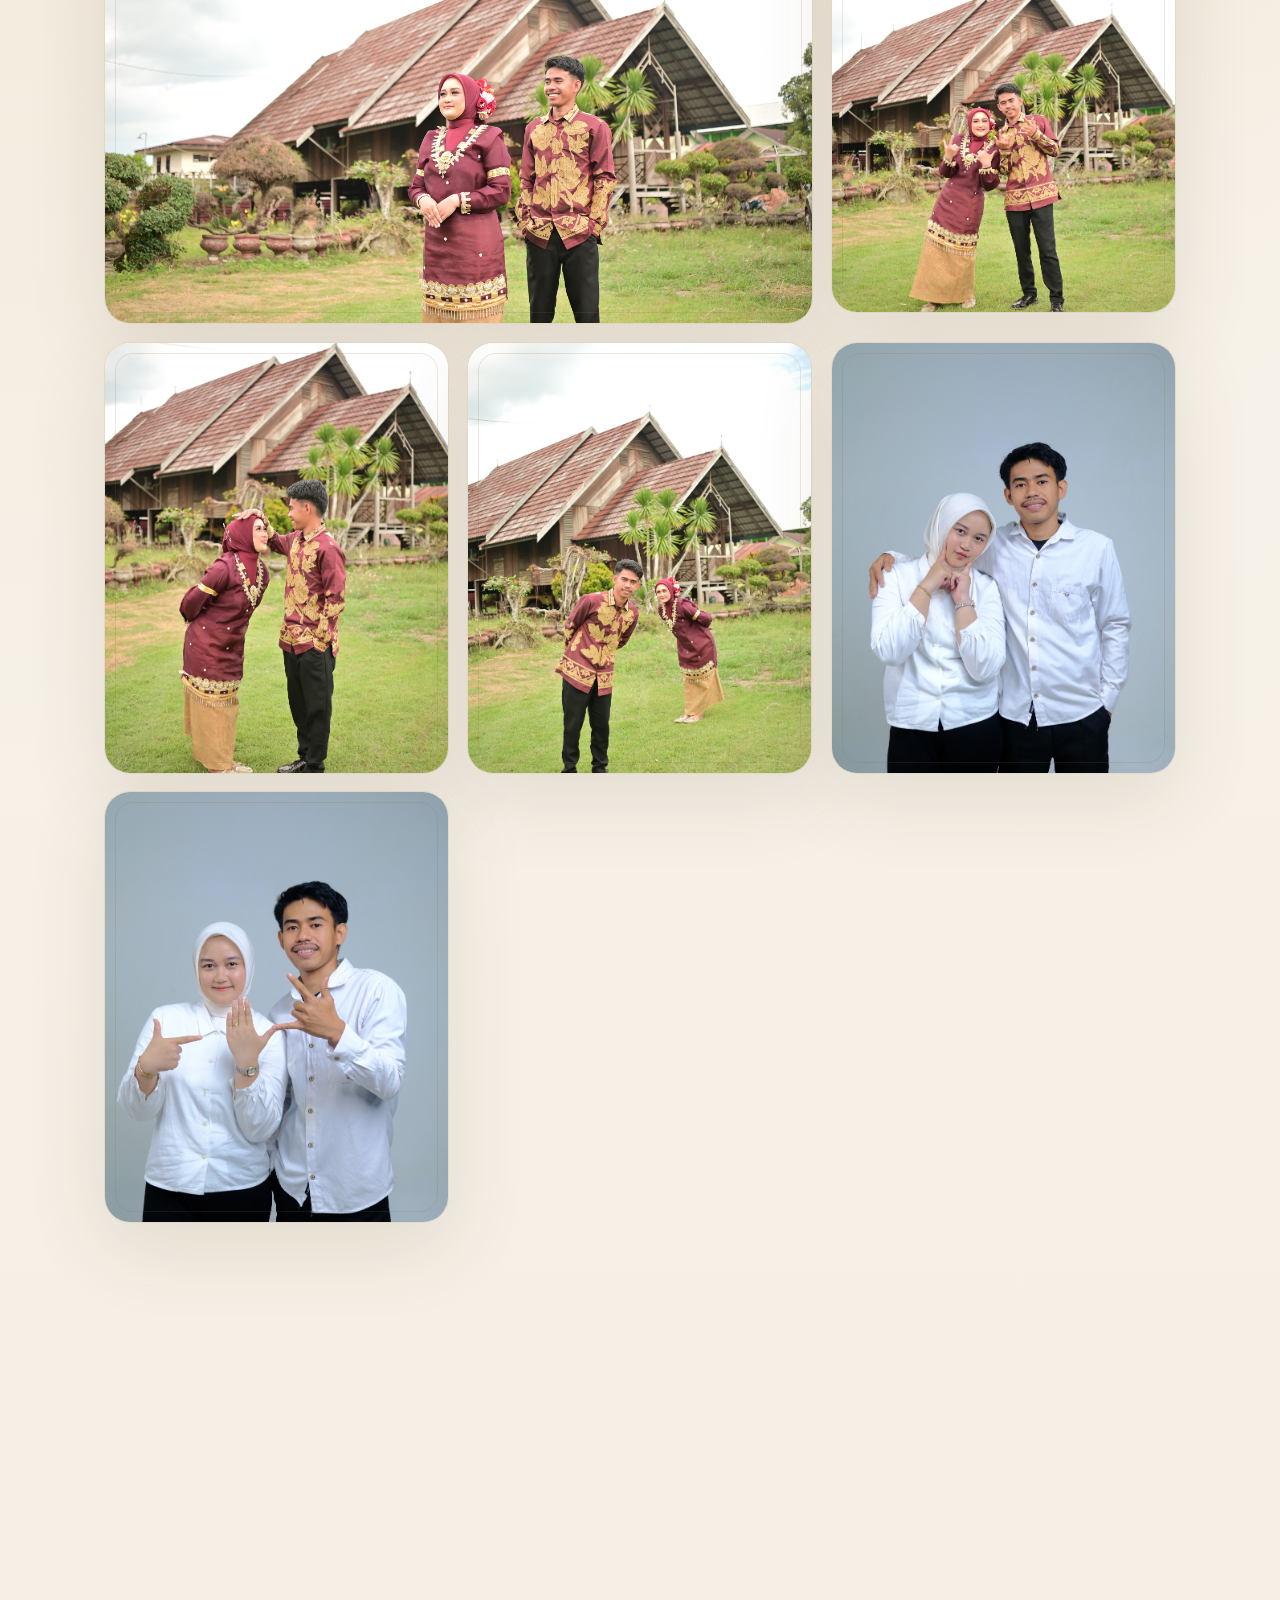
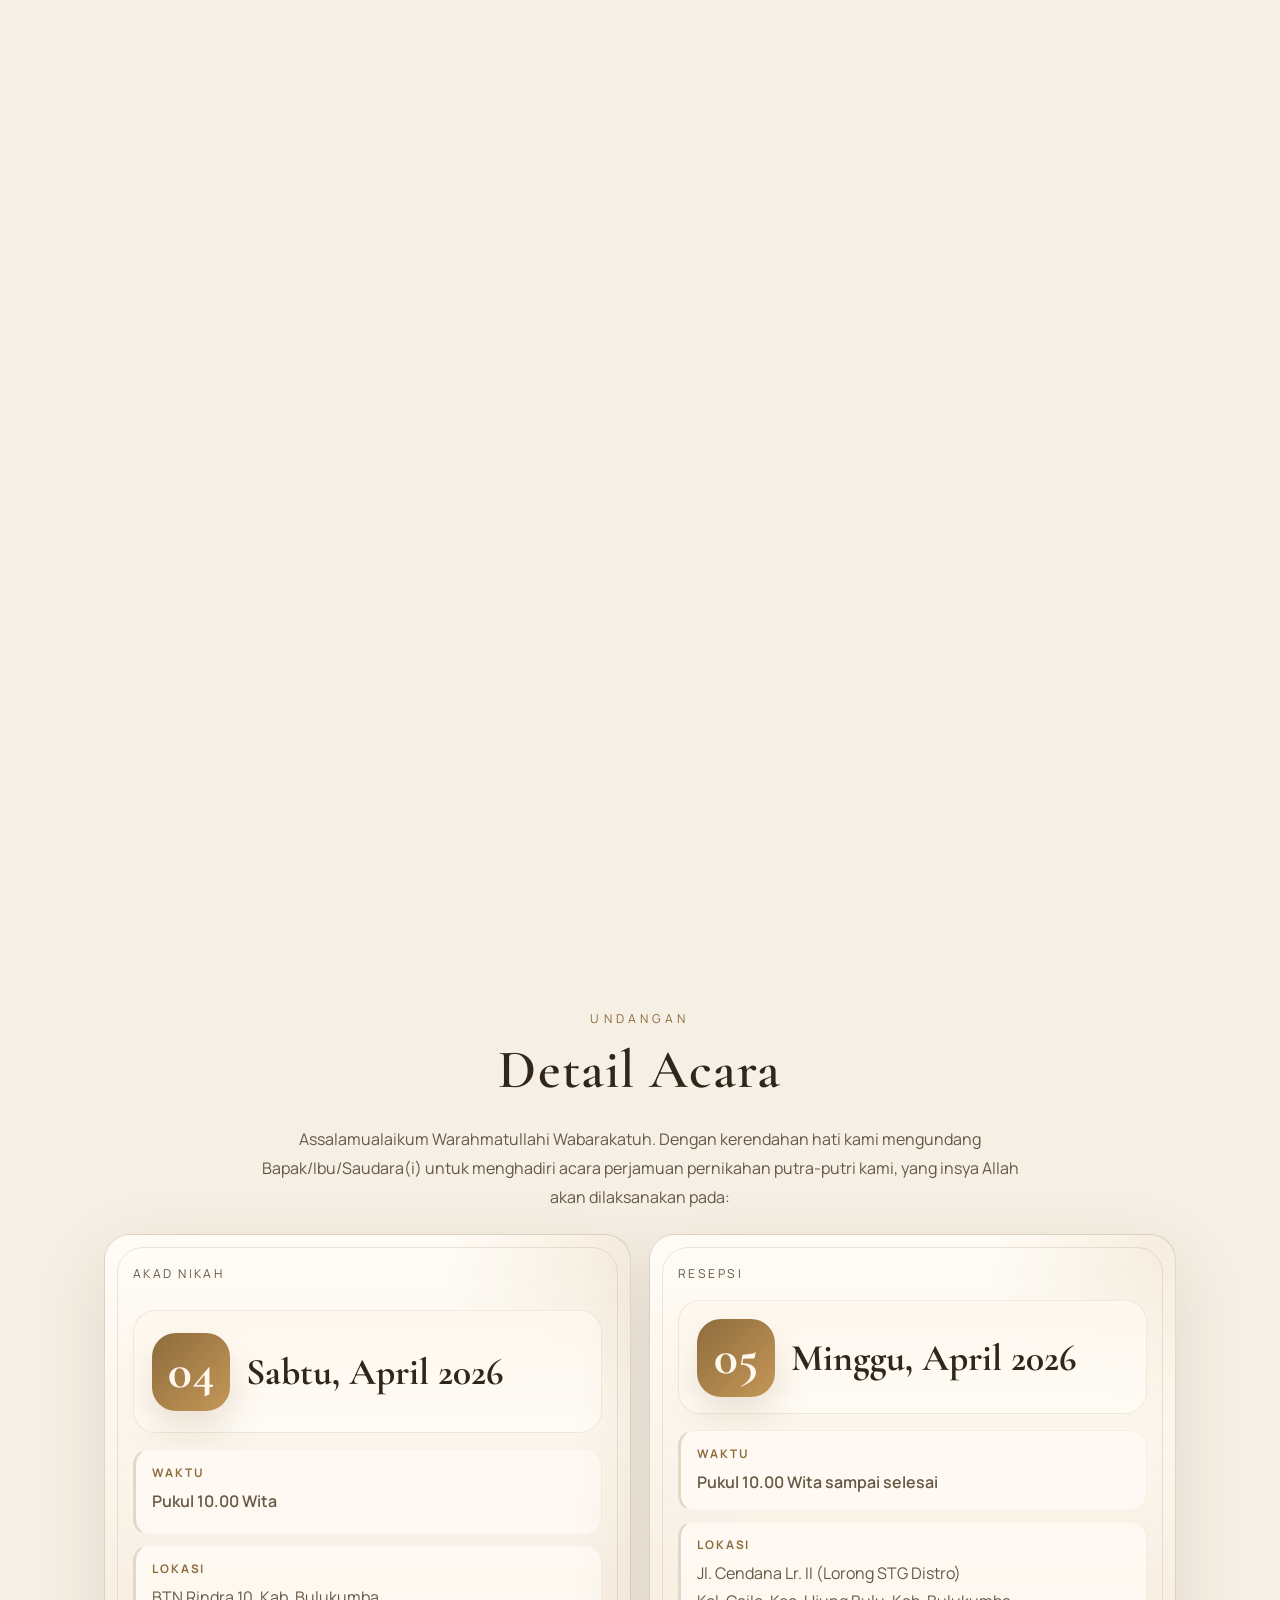
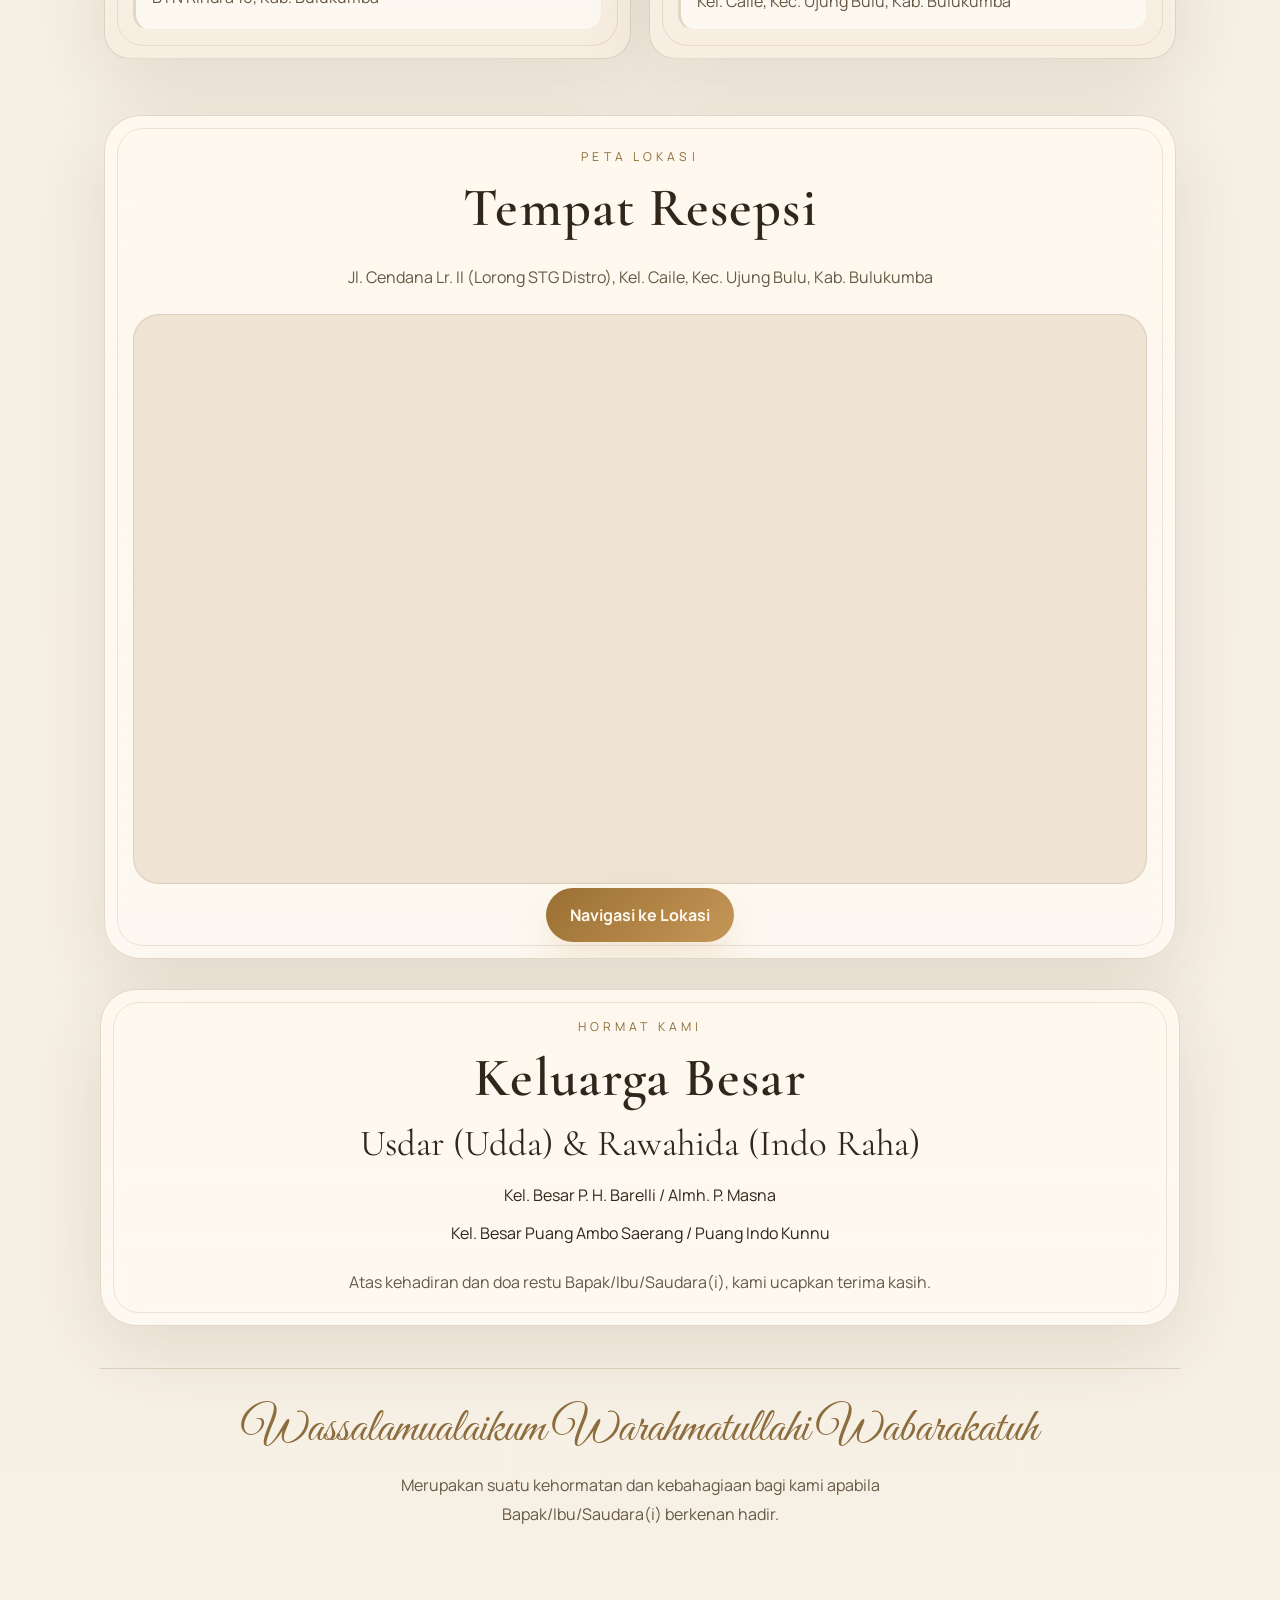
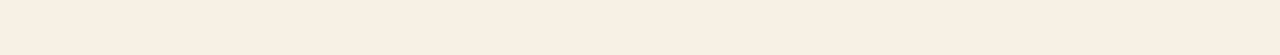
==== commit b94f9f07: "first commit" ====
--- a/index.html
+++ b/index.html
@@ -37,23 +37,6 @@
       <h1>Zul &amp; Pipi</h1>
       <p class="opening-screen__date">05 April 2026</p>
       <p class="opening-screen__guest" id="recipient-name">Kepada Bapak/Ibu/Saudara(i)</p>
-      <form class="opening-screen__guest-form" id="guest-form">
-        <label class="opening-screen__guest-label" for="guest-name-input">Masukkan nama tamu</label>
-        <div class="opening-screen__guest-row">
-          <input
-            class="opening-screen__guest-input"
-            id="guest-name-input"
-            name="to"
-            type="text"
-            placeholder="Contoh: Bapak Andi & Keluarga"
-            autocomplete="off"
-          >
-          <button class="opening-screen__guest-apply" type="submit">Terapkan</button>
-        </div>
-        <p class="opening-screen__guest-note">
-          Nama tamu akan langsung tampil di undangan dan tersimpan di link.
-        </p>
-      </form>
       <button class="opening-screen__button" id="open-invitation" type="button">
         Buka Undangan
       </button>
--- a/styles.css
+++ b/styles.css
@@ -207,84 +207,6 @@
 .opening-screen__guest {
   margin: 0 0 24px;
   overflow-wrap: anywhere;
-}
-
-.opening-screen__guest-form {
-  margin: 0 0 20px;
-  padding: 18px;
-  border: 1px solid rgba(255, 247, 235, 0.12);
-  border-radius: 24px;
-  background: rgba(255, 248, 238, 0.08);
-  backdrop-filter: blur(8px);
-}
-
-.opening-screen__guest-label {
-  display: block;
-  margin-bottom: 10px;
-  color: rgba(255, 244, 230, 0.84);
-  font-size: 0.95rem;
-  letter-spacing: 0.04em;
-}
-
-.opening-screen__guest-row {
-  display: grid;
-  grid-template-columns: minmax(0, 1fr) auto;
-  gap: 10px;
-}
-
-.opening-screen__guest-input {
-  width: 100%;
-  min-width: 0;
-  padding: 14px 16px;
-  border: 1px solid rgba(255, 244, 230, 0.18);
-  border-radius: 16px;
-  color: #fff8ef;
-  font: inherit;
-  background: rgba(255, 255, 255, 0.08);
-  outline: none;
-  transition:
-    border-color 0.3s ease,
-    box-shadow 0.3s ease,
-    background 0.3s ease;
-}
-
-.opening-screen__guest-input::placeholder {
-  color: rgba(255, 244, 230, 0.44);
-}
-
-.opening-screen__guest-input:focus {
-  border-color: rgba(243, 213, 165, 0.58);
-  background: rgba(255, 255, 255, 0.12);
-  box-shadow: 0 0 0 4px rgba(243, 213, 165, 0.08);
-}
-
-.opening-screen__guest-apply {
-  appearance: none;
-  padding: 14px 18px;
-  border: 0;
-  border-radius: 16px;
-  color: #2f2418;
-  font: inherit;
-  font-weight: 700;
-  cursor: pointer;
-  background: linear-gradient(135deg, #f3d5a5, #ddba7f);
-  box-shadow: 0 12px 28px rgba(221, 186, 127, 0.18);
-  transition:
-    transform 0.3s ease,
-    box-shadow 0.3s ease,
-    filter 0.3s ease;
-}
-
-.opening-screen__guest-apply:hover {
-  transform: translateY(-1px);
-  filter: brightness(1.03);
-}
-
-.opening-screen__guest-note {
-  margin: 10px 0 0;
-  color: rgba(255, 244, 230, 0.68);
-  font-size: 0.84rem;
-  line-height: 1.55;
 }
 
 .opening-screen__button,
@@ -1129,14 +1051,6 @@
     padding: 28px 16px;
   }
 
-  .opening-screen__guest-row {
-    grid-template-columns: 1fr;
-  }
-
-  .opening-screen__guest-apply {
-    width: 100%;
-  }
-
   .opening-screen__content h1,
   .hero h1 {
     line-height: 0.98;
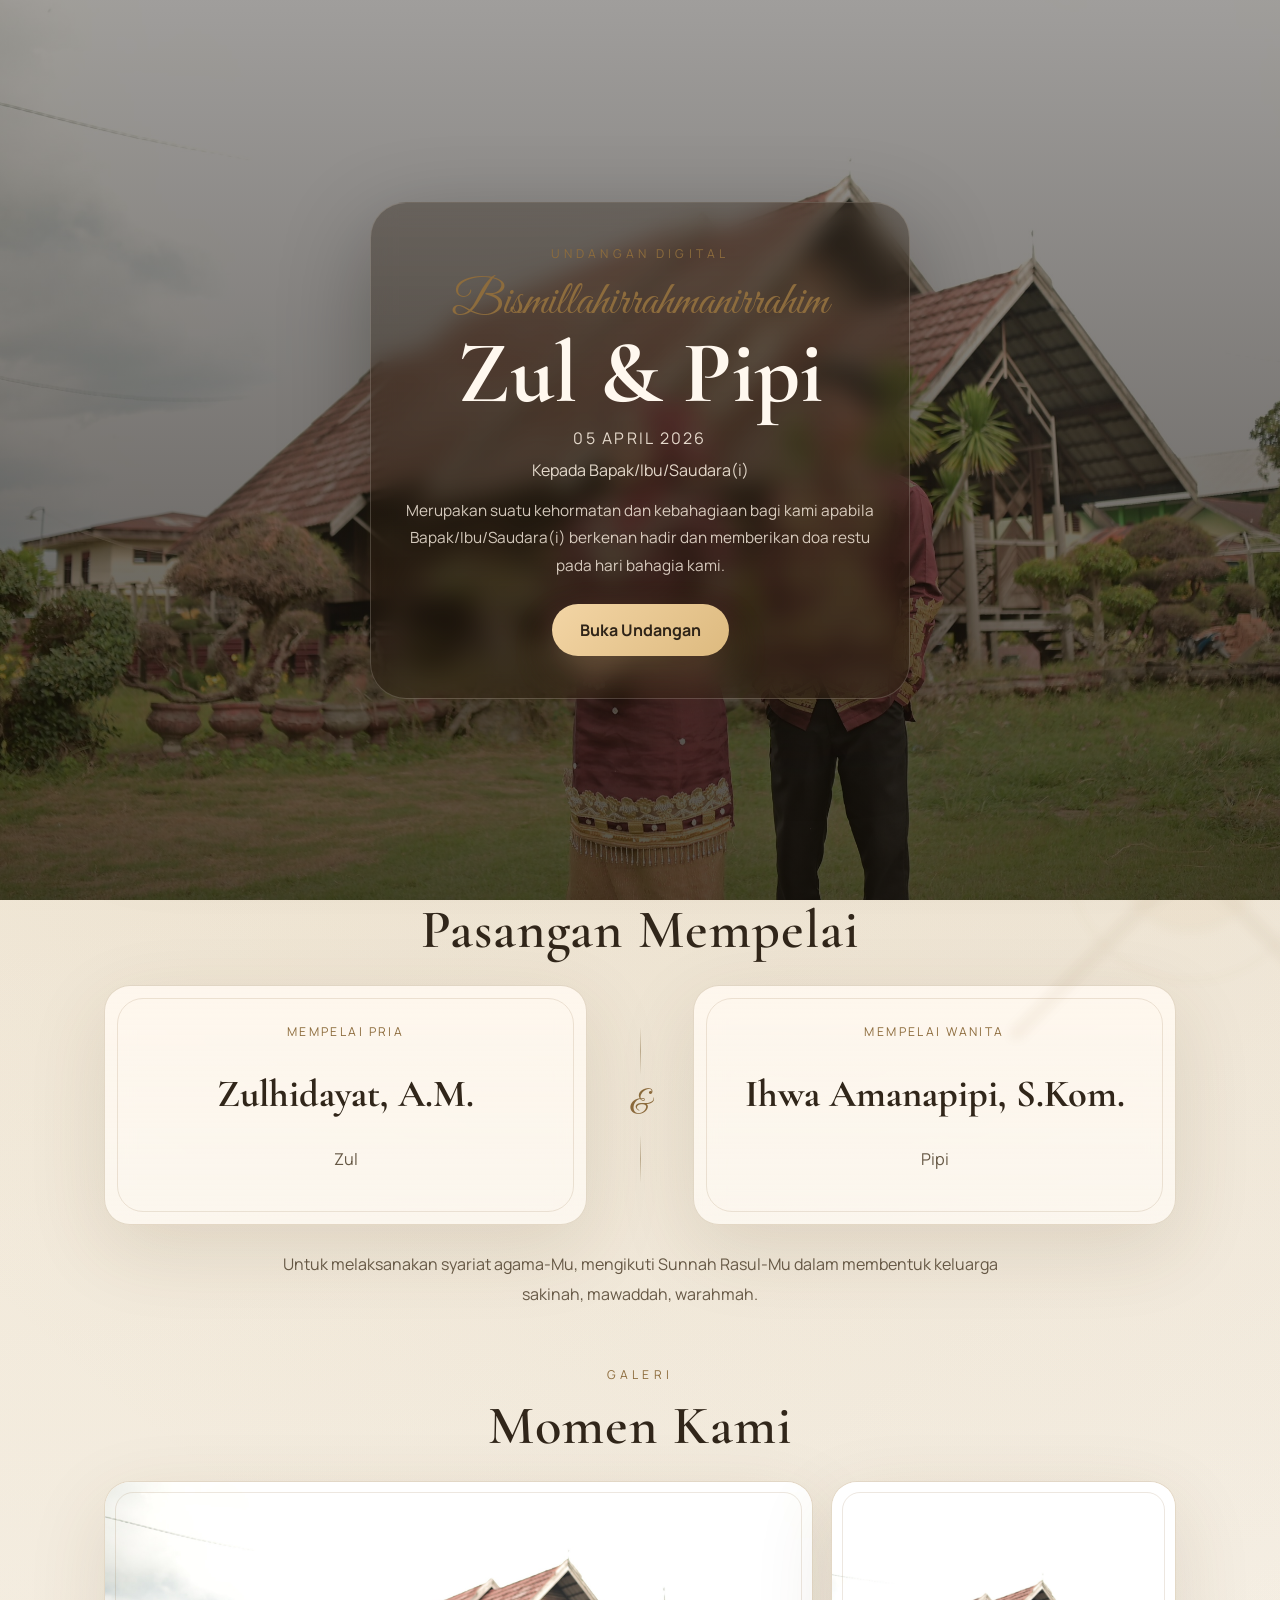
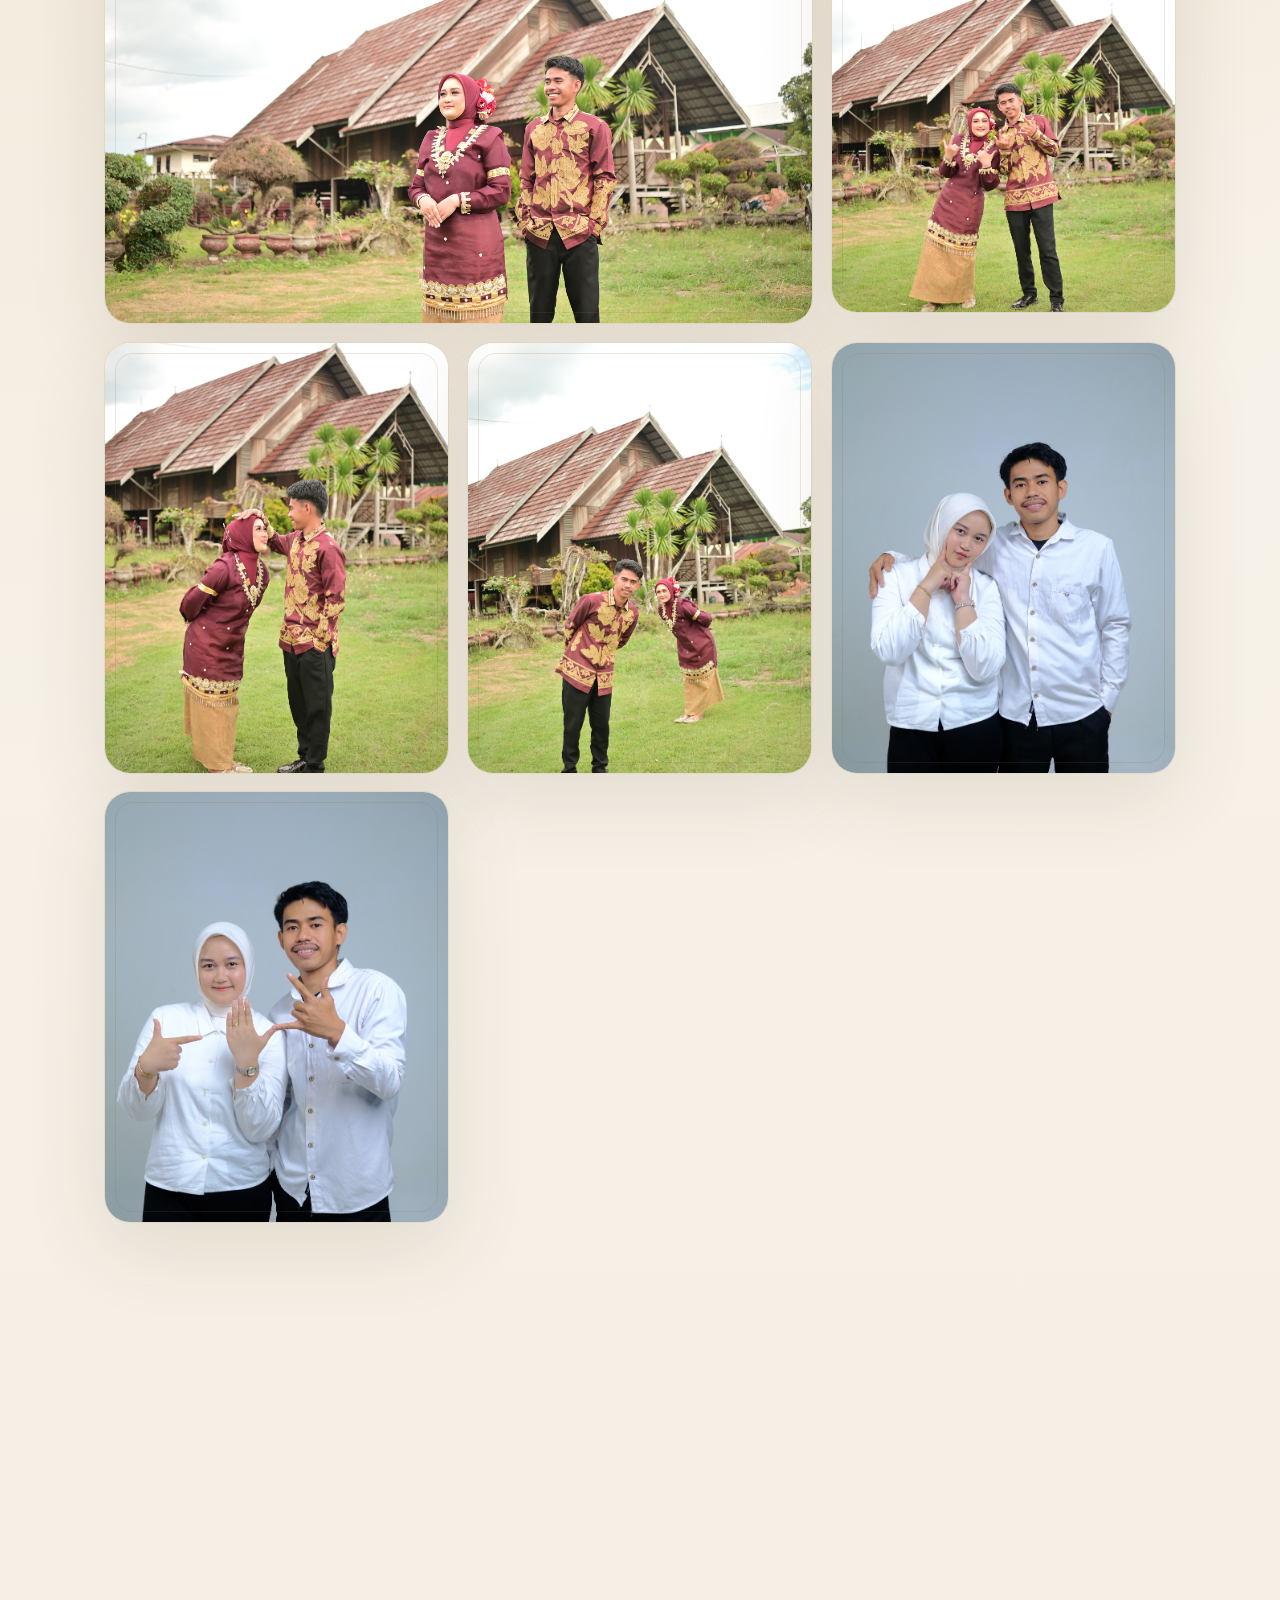
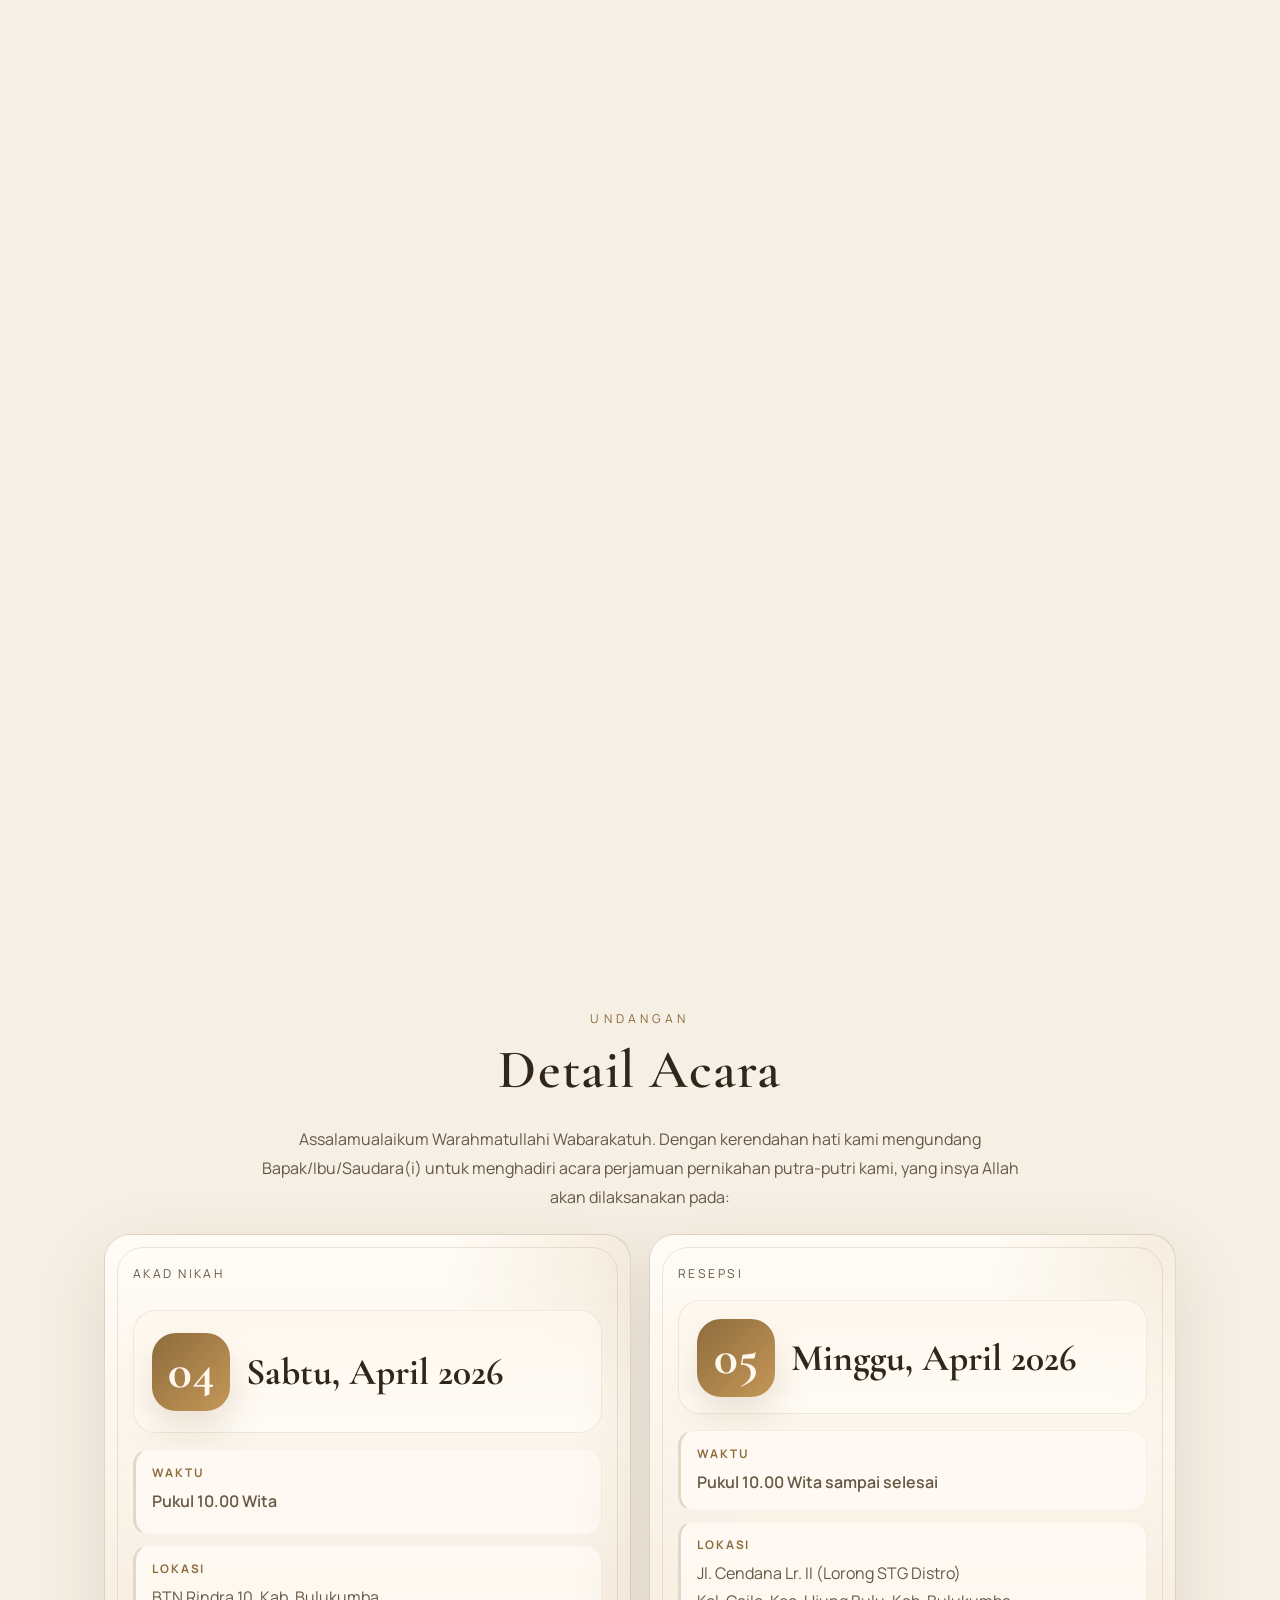
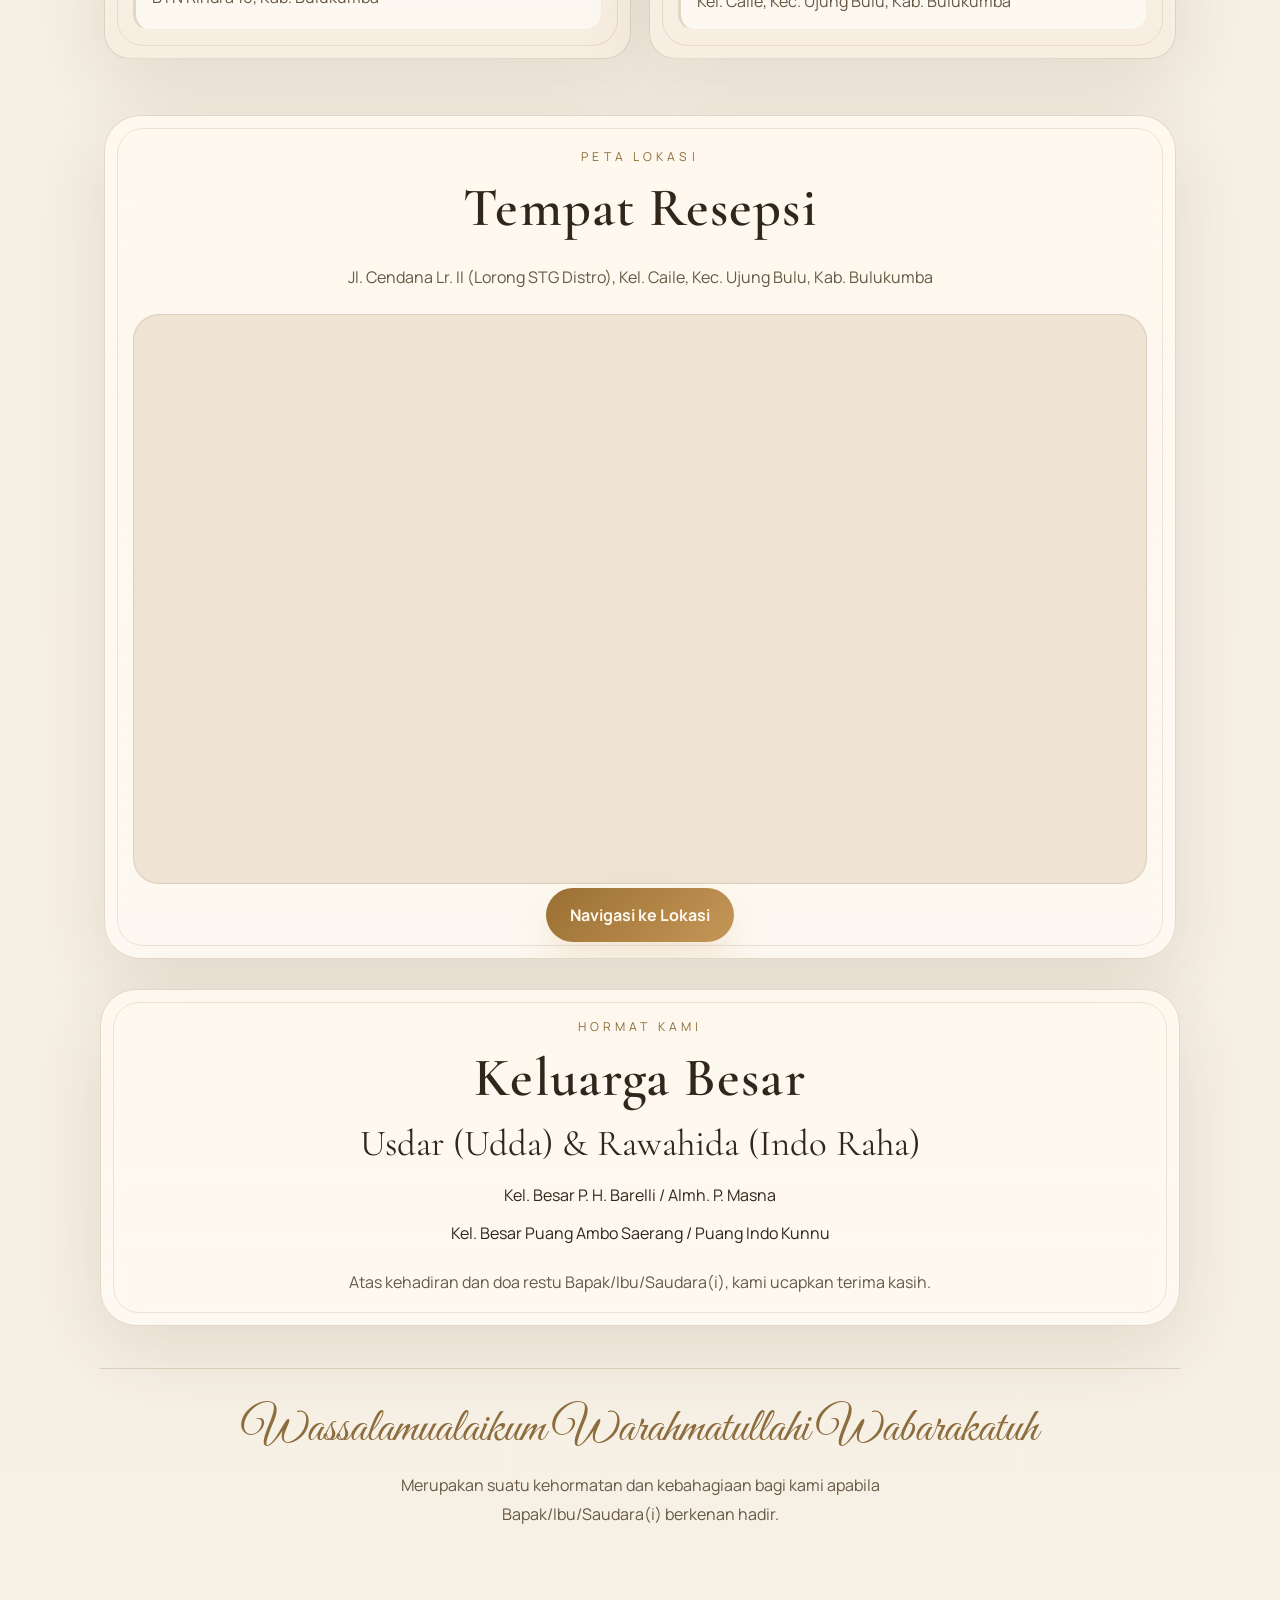
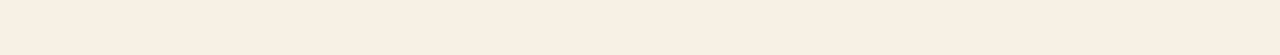
==== commit 653b5593: "first commit" ====
--- a/index.html
+++ b/index.html
@@ -37,6 +37,11 @@
       <h1>Zul &amp; Pipi</h1>
       <p class="opening-screen__date">05 April 2026</p>
       <p class="opening-screen__guest" id="recipient-name">Kepada Bapak/Ibu/Saudara(i)</p>
+      <p class="opening-screen__lead">
+        Merupakan suatu kehormatan dan kebahagiaan bagi kami apabila
+        Bapak/Ibu/Saudara(i) berkenan hadir dan memberikan doa restu pada hari
+        bahagia kami.
+      </p>
       <button class="opening-screen__button" id="open-invitation" type="button">
         Buka Undangan
       </button>
@@ -59,7 +64,9 @@
         <p class="hero__intro script">Bismillahirrahmanirrahim</p>
         <p class="hero__copy">
           Maha Suci Allah yang telah menciptakan makhluk-Nya berpasang-pasangan.
-          Allahumma Ya Allah, izinkanlah pernikahan putra-putri kami.
+          Dengan memohon rahmat, ridha, dan keberkahan-Nya, kami bermaksud
+          mengundang Bapak/Ibu/Saudara(i) untuk hadir pada acara pernikahan kami
+          serta memberikan doa restu bagi kedua mempelai.
         </p>
         <div class="hero__monogram" aria-hidden="true">
           <span>Z</span>
--- a/styles.css
+++ b/styles.css
@@ -207,6 +207,13 @@
 .opening-screen__guest {
   margin: 0 0 24px;
   overflow-wrap: anywhere;
+}
+
+.opening-screen__lead {
+  margin: -8px 0 24px;
+  color: rgba(255, 244, 230, 0.8);
+  font-size: 0.96rem;
+  line-height: 1.8;
 }
 
 .opening-screen__button,
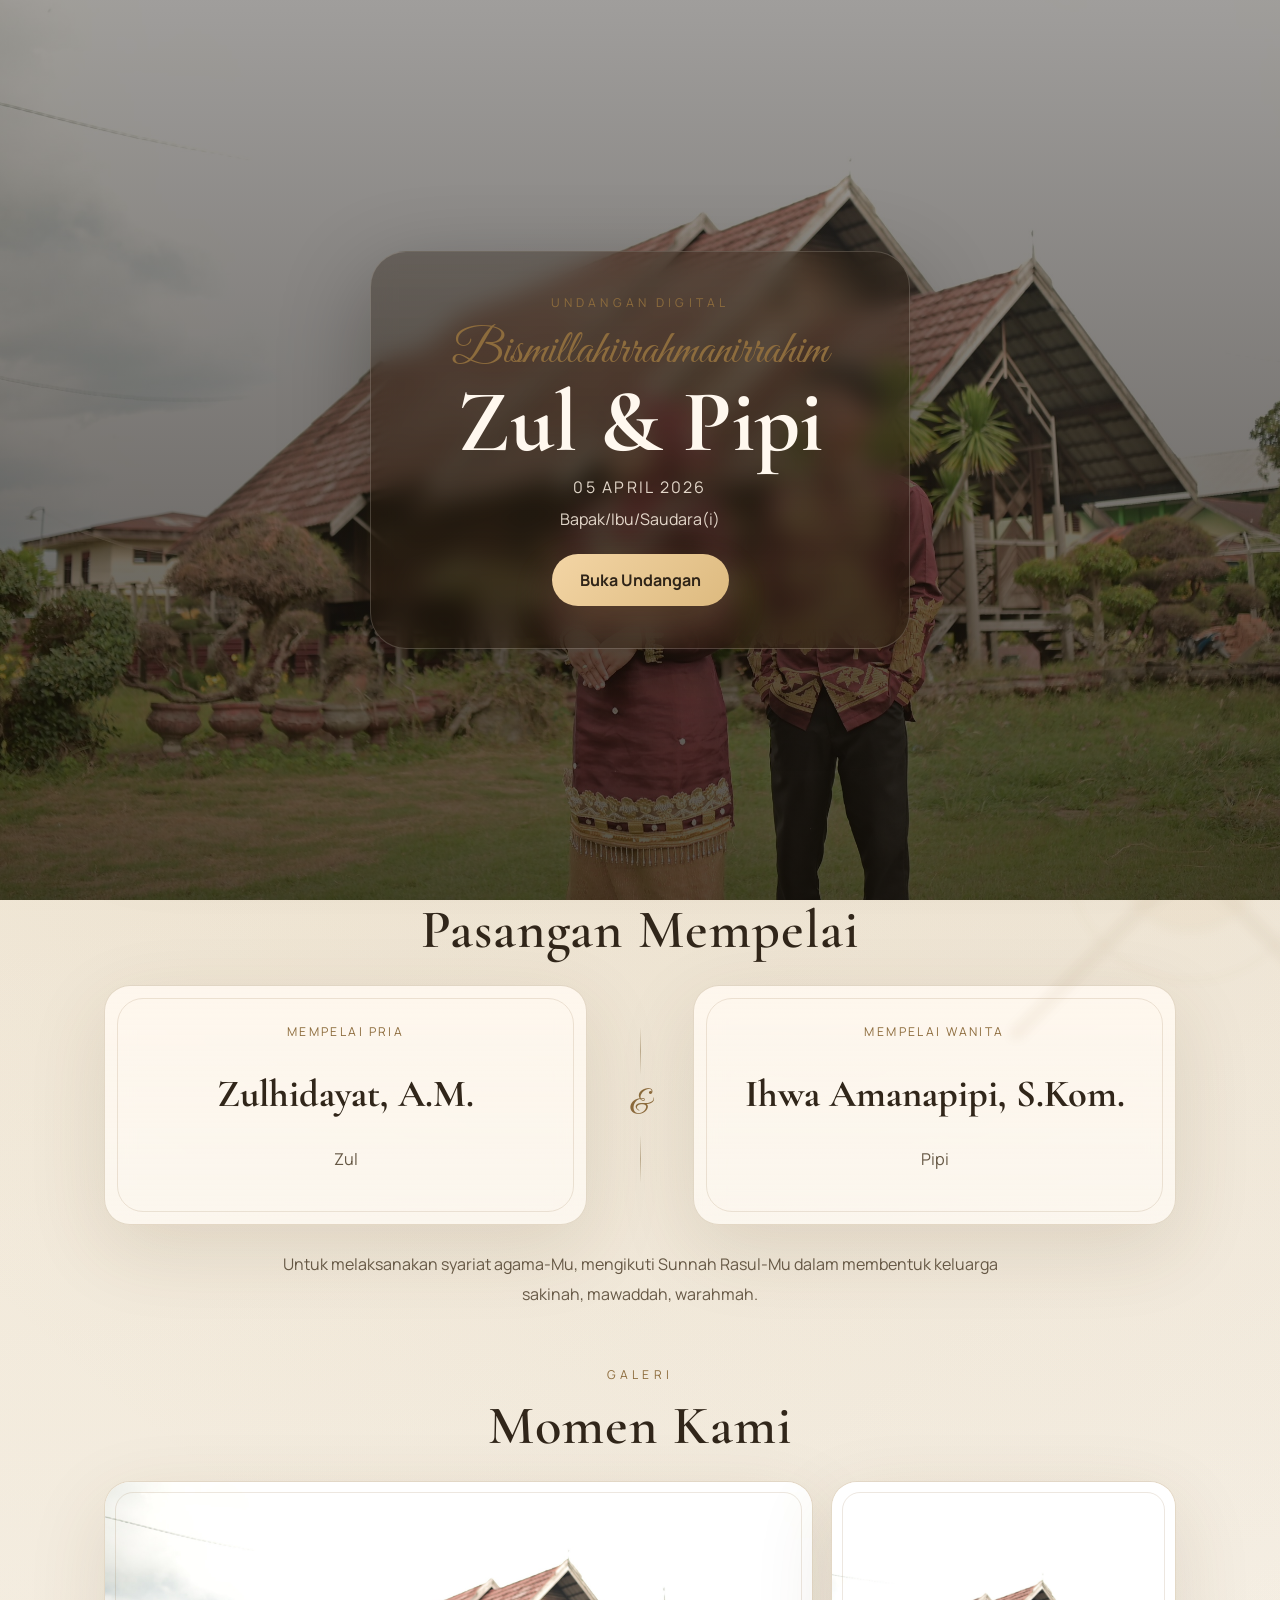
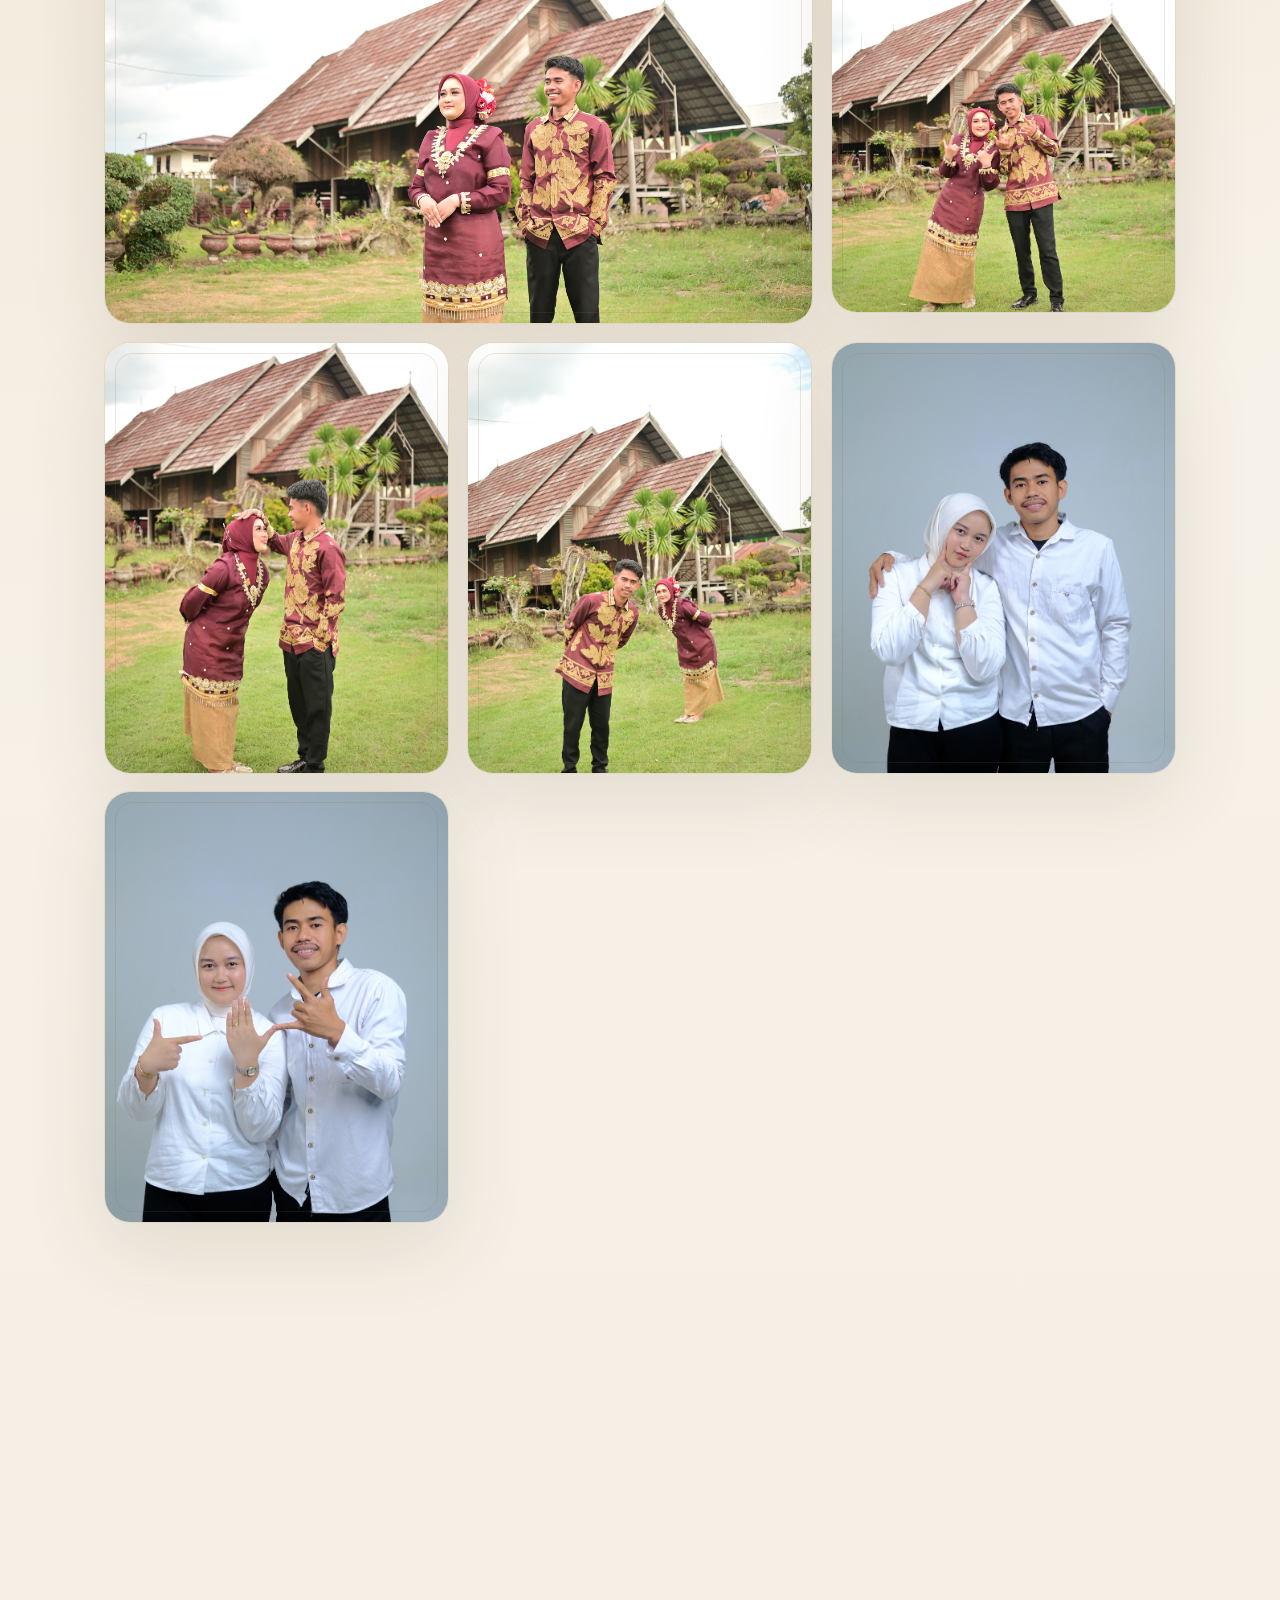
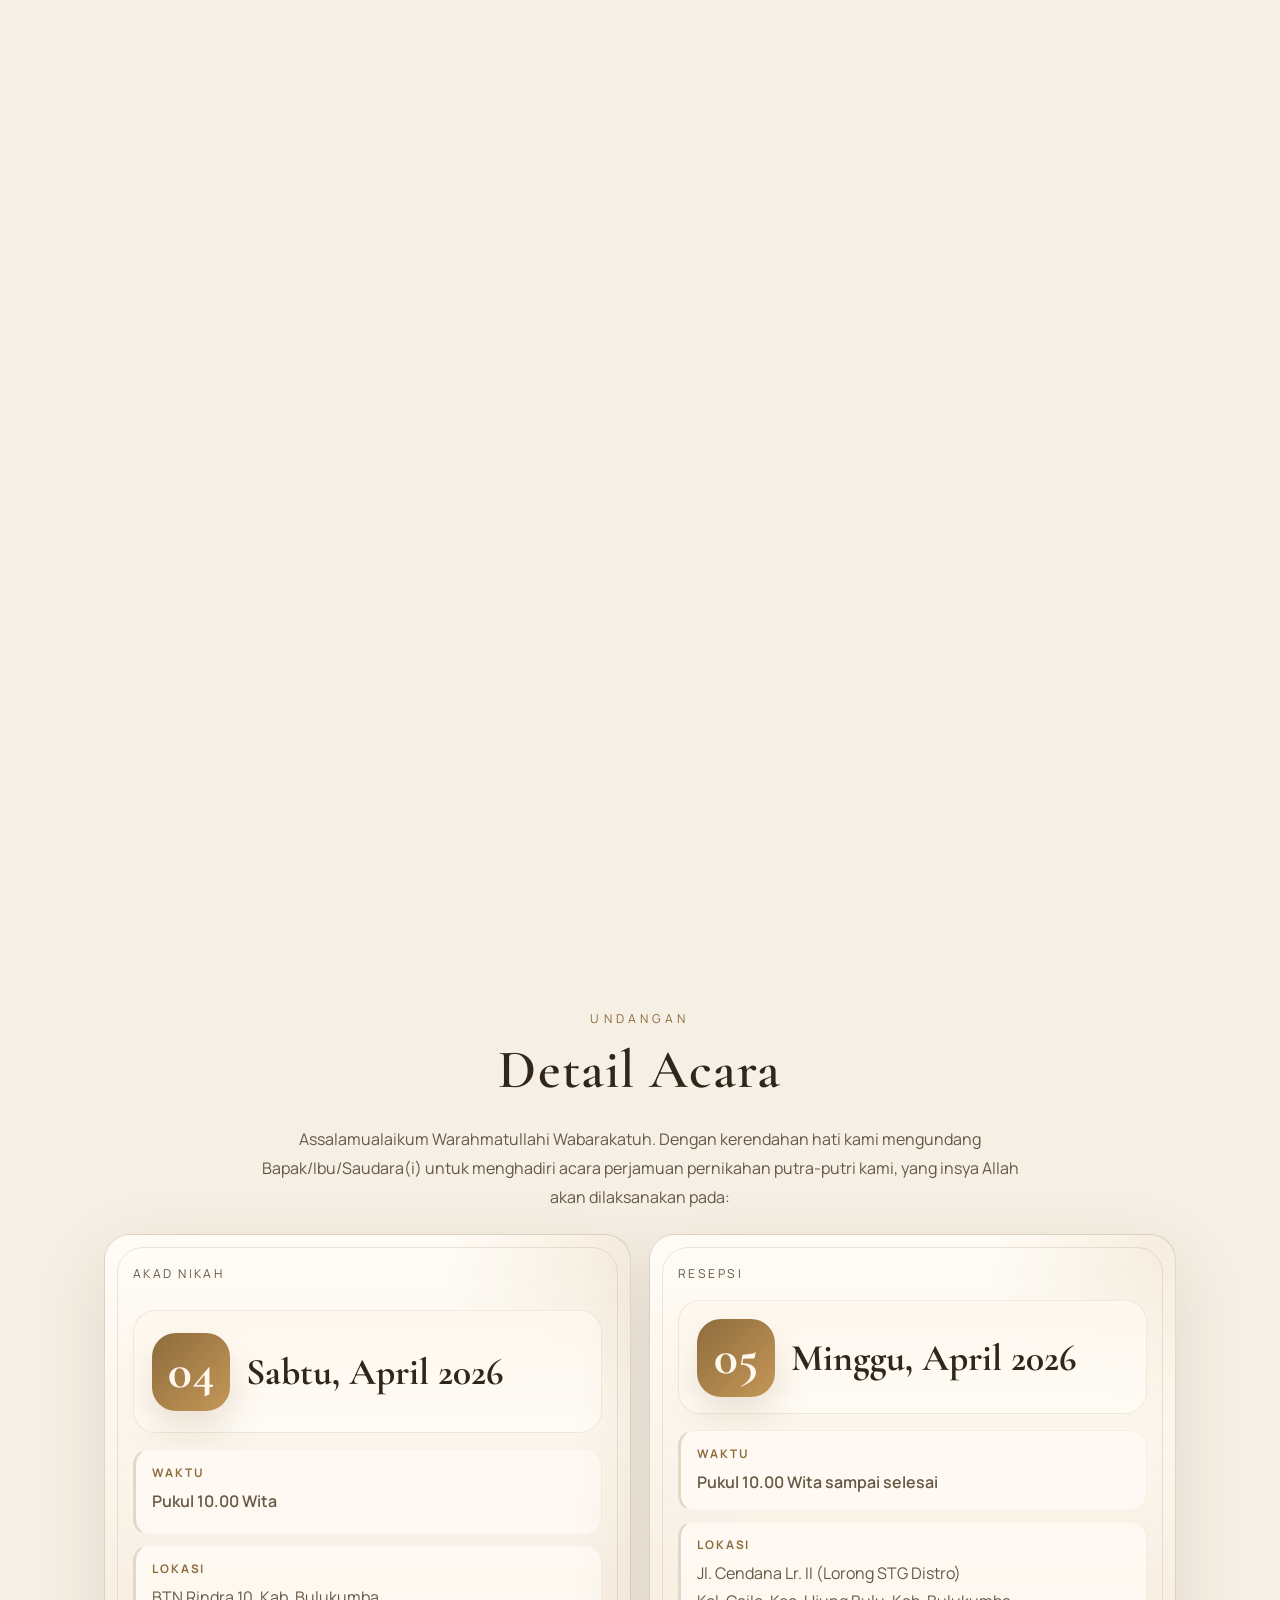
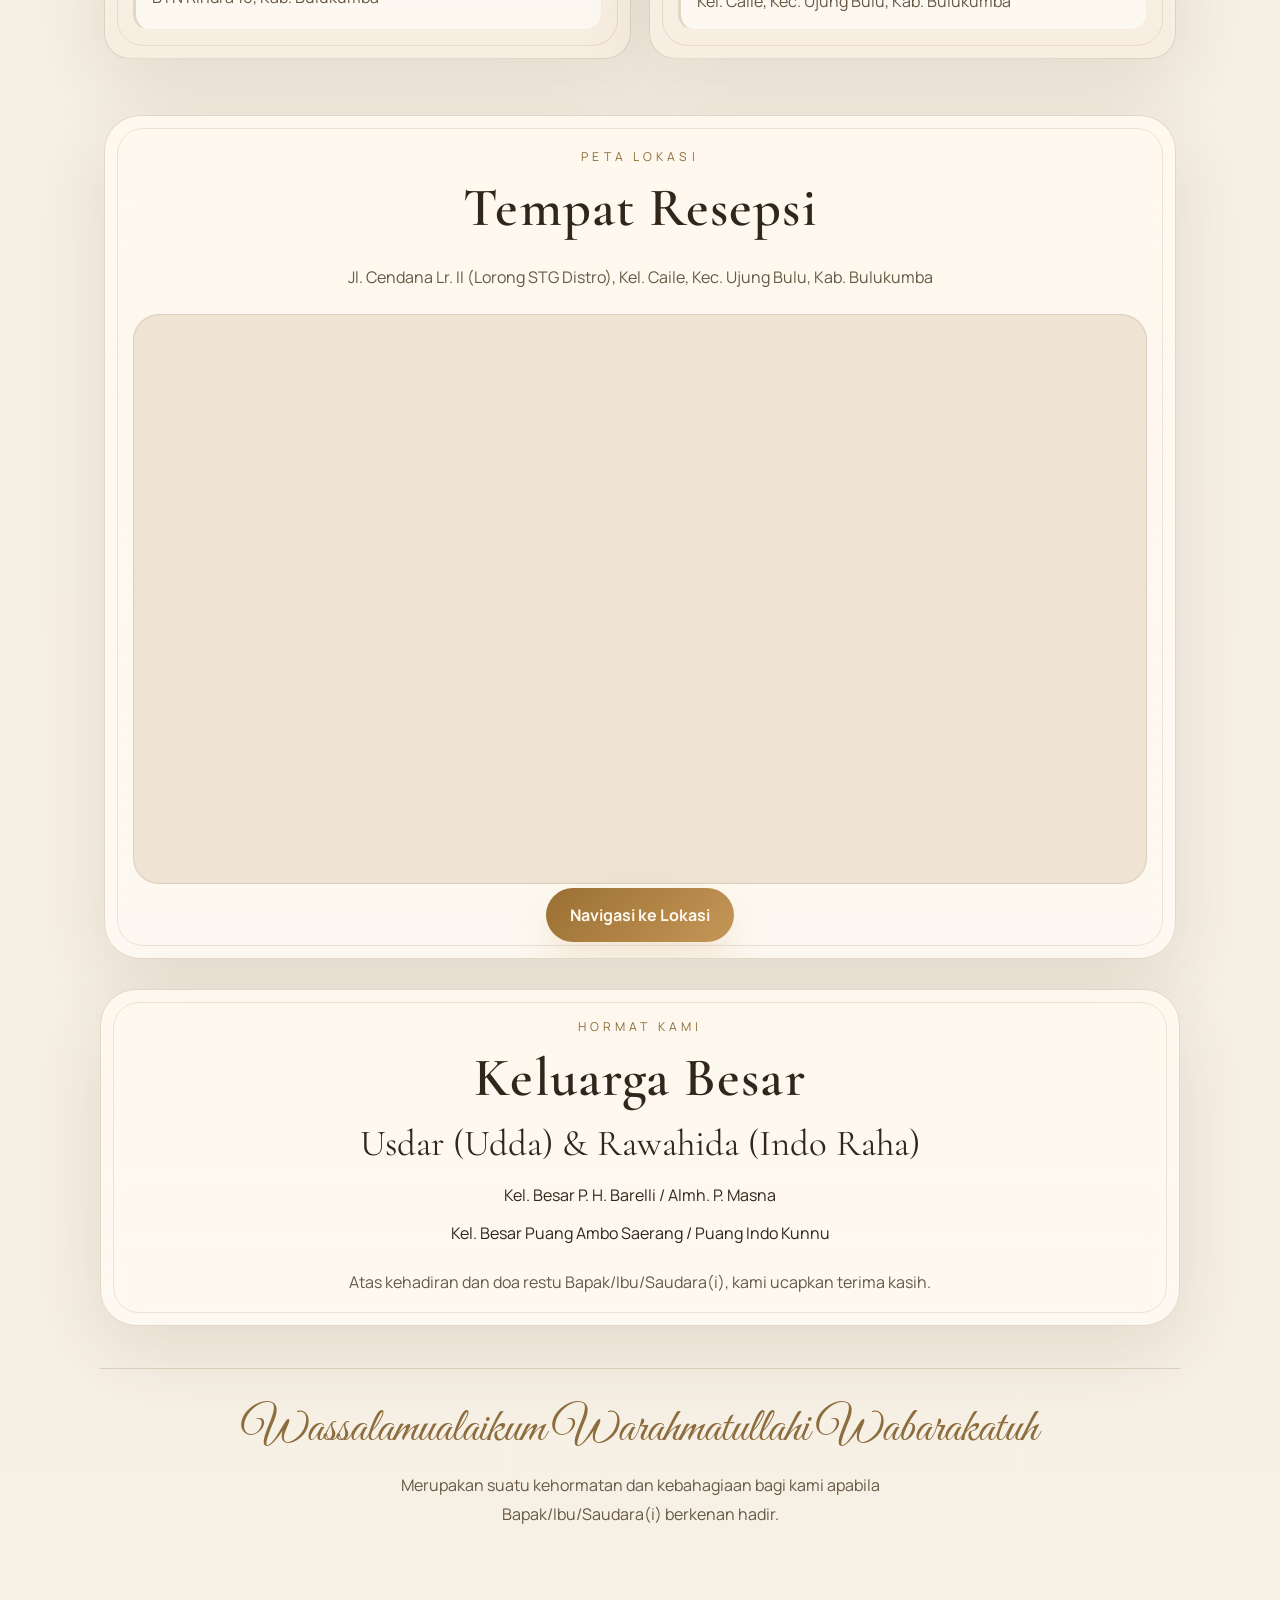
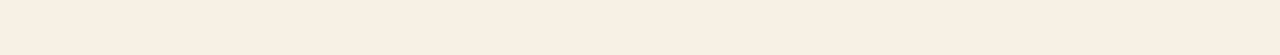
==== commit 24e2398b: "first commit" ====
--- a/index.html
+++ b/index.html
@@ -36,12 +36,7 @@
       <p class="opening-screen__script script">Bismillahirrahmanirrahim</p>
       <h1>Zul &amp; Pipi</h1>
       <p class="opening-screen__date">05 April 2026</p>
-      <p class="opening-screen__guest" id="recipient-name">Kepada Bapak/Ibu/Saudara(i)</p>
-      <p class="opening-screen__lead">
-        Merupakan suatu kehormatan dan kebahagiaan bagi kami apabila
-        Bapak/Ibu/Saudara(i) berkenan hadir dan memberikan doa restu pada hari
-        bahagia kami.
-      </p>
+      <p class="opening-screen__guest" id="recipient-name">Bapak/Ibu/Saudara(i)</p>
       <button class="opening-screen__button" id="open-invitation" type="button">
         Buka Undangan
       </button>
--- a/styles.css
+++ b/styles.css
@@ -207,13 +207,6 @@
 .opening-screen__guest {
   margin: 0 0 24px;
   overflow-wrap: anywhere;
-}
-
-.opening-screen__lead {
-  margin: -8px 0 24px;
-  color: rgba(255, 244, 230, 0.8);
-  font-size: 0.96rem;
-  line-height: 1.8;
 }
 
 .opening-screen__button,
